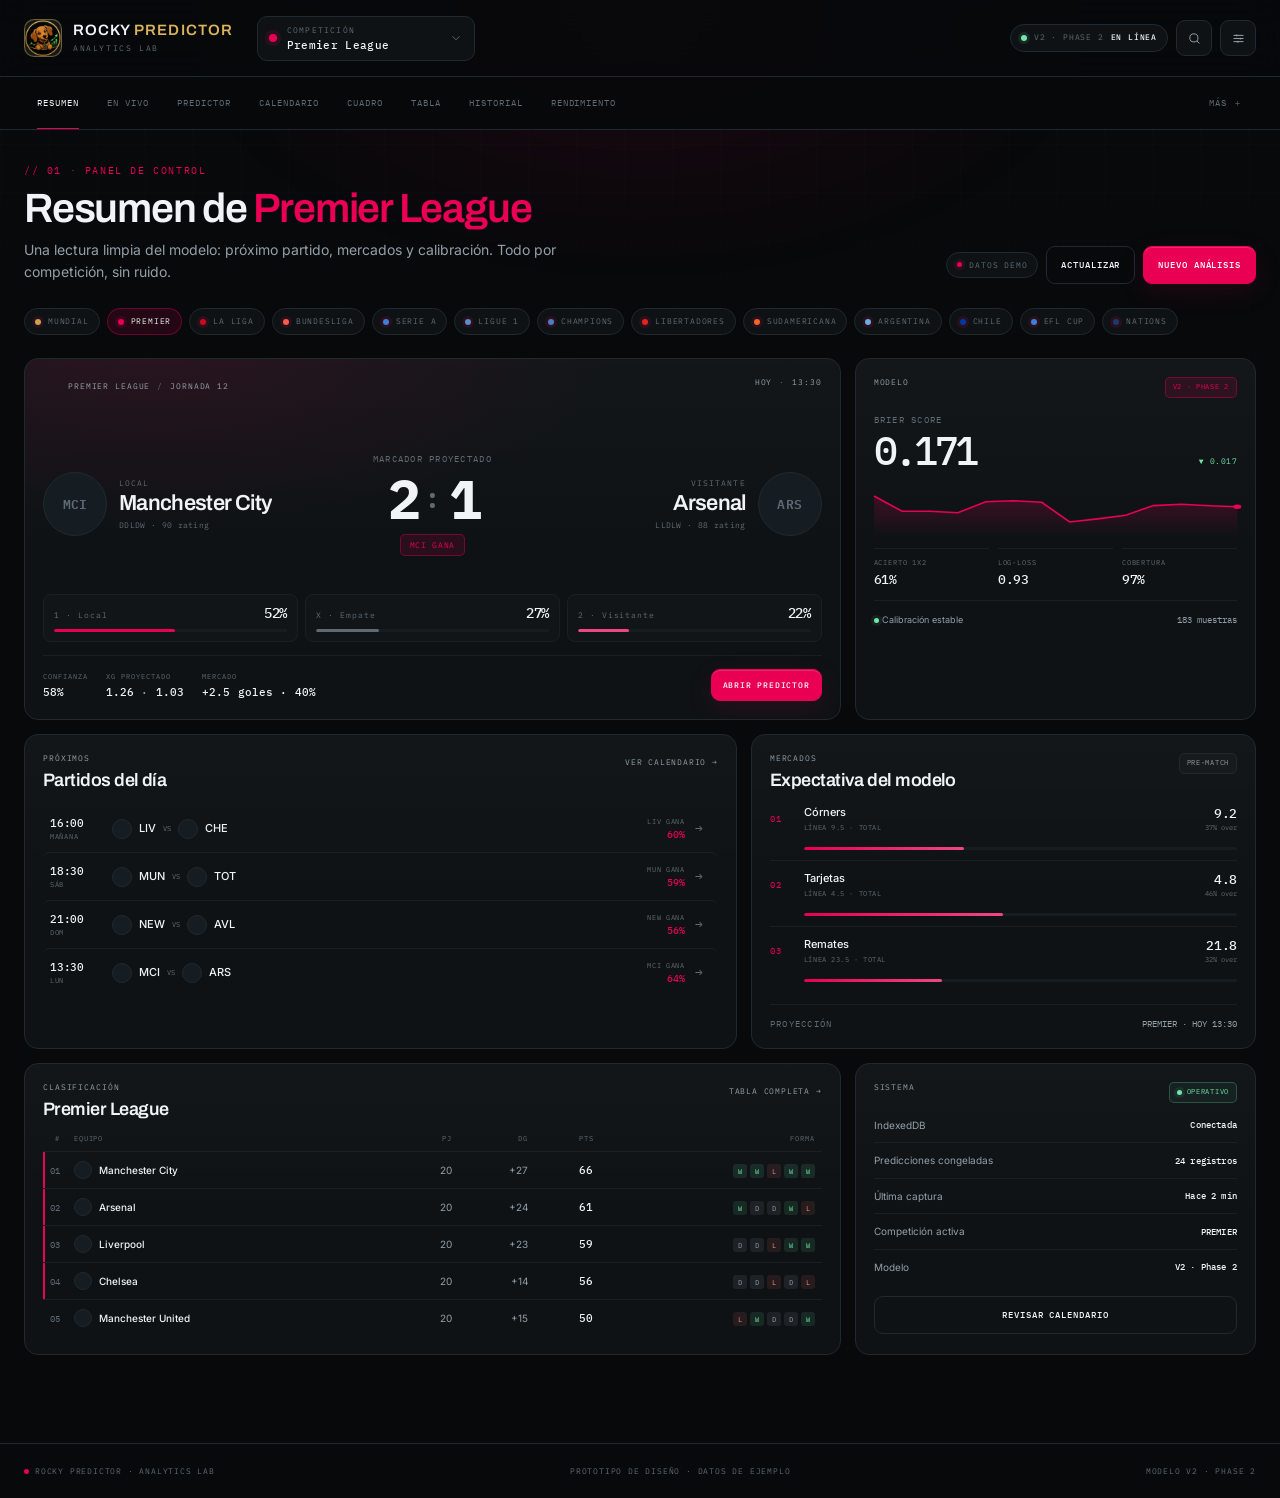
==== index_ai.html @ d7c1b71c "Prototipo visual: nueva interfaz Analytics Lab" ====
<!DOCTYPE html>
<html lang="es" data-league="premier">
<head>
<meta charset="UTF-8">
<meta name="viewport" content="width=device-width, initial-scale=1.0, viewport-fit=cover">
<title>Rocky Predictor — Analytics Lab</title>
<meta name="description" content="Vista previa de la nueva interfaz de Rocky Predictor: análisis por competición, modelo V2, mercados, calendario y rendimiento.">
<meta name="author" content="Rocky Predictor">
<meta name="theme-color" content="#07090b">
<meta name="color-scheme" content="dark">
<link rel="icon" href="favicon.png">
<link rel="apple-touch-icon" href="icon-192.png">
<link rel="preconnect" href="https://fonts.googleapis.com">
<link rel="preconnect" href="https://fonts.gstatic.com" crossorigin>
<link href="https://fonts.googleapis.com/css2?family=Archivo:wght@400;500;600;700&family=IBM+Plex+Mono:wght@400;500;600&family=Inter:wght@400;500;600;700&display=swap" rel="stylesheet">
<style>
/* ============================================================
   ROCKY PREDICTOR — ANALYTICS LAB
   Prototipo visual. Datos de ejemplo.
   ============================================================ */
:root{
  --bg:#07090b;
  --bg-2:#0a0d10;
  --panel:#0e1215;
  --panel-2:#11171b;
  --panel-3:#161d22;
  --line:#202930;
  --line-soft:#182026;
  --text:#f1f4f6;
  --muted:#93a0aa;
  --dim:#5f6b74;
  --brand:#d9b45b;
  --accent:#e90052;
  --accent-2:#ff4f86;
  --accent-soft:rgba(233,0,82,.12);
  --accent-line:rgba(233,0,82,.38);
  --accent-ink:#ffffff;
  --radius:14px;
  --radius-sm:9px;
  --max:1420px;
  --font-display:'Archivo','Inter',system-ui,sans-serif;
  --font-body:'Inter',system-ui,sans-serif;
  --font-mono:'IBM Plex Mono',ui-monospace,SFMono-Regular,Consolas,monospace;
}
*{box-sizing:border-box}
html{scroll-behavior:smooth}
body{
  margin:0;
  min-height:100vh;
  background:var(--bg);
  color:var(--text);
  font-family:var(--font-body);
  font-size:14px;
  line-height:1.45;
  -webkit-font-smoothing:antialiased;
  text-rendering:optimizeLegibility;
}
body::before{
  content:"";
  position:fixed;
  inset:0;
  z-index:-2;
  pointer-events:none;
  background-image:
    linear-gradient(rgba(255,255,255,.018) 1px,transparent 1px),
    linear-gradient(90deg,rgba(255,255,255,.018) 1px,transparent 1px);
  background-size:48px 48px;
  mask-image:linear-gradient(to bottom,rgba(0,0,0,.7),transparent 78%);
}
body::after{
  content:"";
  position:fixed;
  top:-260px;
  left:50%;
  width:1000px;
  height:560px;
  z-index:-1;
  pointer-events:none;
  transform:translateX(-50%);
  background:radial-gradient(ellipse,var(--accent-soft),transparent 68%);
  opacity:.8;
  filter:blur(12px);
  transition:background .35s ease;
}
::selection{background:var(--accent);color:var(--accent-ink)}
a{color:inherit;text-decoration:none}
button,input,select{font:inherit}
button{cursor:pointer}
button:focus-visible,a:focus-visible,select:focus-visible,input:focus-visible{
  outline:2px solid var(--accent);
  outline-offset:2px;
}
img{display:block;max-width:100%}
h1,h2,h3,p{margin:0}
h1,h2,h3{font-family:var(--font-display);letter-spacing:-.03em}
h1{font-size:clamp(28px,3.2vw,42px);line-height:1.04;font-weight:600}
h2{font-size:18px;line-height:1.15;font-weight:600}
h3{font-size:14px;line-height:1.2;font-weight:600}
.mono{font-family:var(--font-mono);font-variant-numeric:tabular-nums}
.micro,.eyebrow,.tag-line,.nav-item,.league-chip,.badge,.btn,.model-status,.mobile-item,.sheet-item,.date-chip,.filter-chip{
  font-family:var(--font-mono);
  text-transform:uppercase;
  letter-spacing:.11em;
}
.micro{font-size:9px;color:var(--dim);letter-spacing:.14em}
.eyebrow{font-size:10px;color:var(--accent);letter-spacing:.16em;margin-bottom:9px}
.lede{color:var(--muted);font-size:14px;line-height:1.6;max-width:64ch;margin-top:9px}
.skip-link{
  position:fixed;top:-60px;left:16px;z-index:200;padding:10px 14px;border-radius:8px;
  background:var(--accent);color:var(--accent-ink);font:600 11px var(--font-mono);
}
.skip-link:focus{top:12px}
.site{min-height:100vh;display:flex;flex-direction:column}
.topbar{
  position:sticky;top:0;z-index:60;
  background:rgba(7,9,11,.84);
  border-bottom:1px solid var(--line);
  backdrop-filter:blur(18px);
  -webkit-backdrop-filter:blur(18px);
}
.topbar-inner{
  width:100%;max-width:var(--max);margin:0 auto;
  min-height:76px;padding:0 24px;
  display:flex;align-items:center;gap:24px;
}
.brand{display:flex;align-items:center;gap:11px;flex:0 0 auto}
.brand-mark{
  width:38px;height:38px;border-radius:10px;overflow:hidden;
  border:1px solid rgba(217,180,91,.45);
  background:var(--panel-2);
  box-shadow:0 0 0 1px rgba(217,180,91,.06) inset;
}
.brand-mark img{width:100%;height:100%;object-fit:cover}
.brand-copy strong{
  display:block;font-family:var(--font-display);font-size:15px;line-height:1;
  letter-spacing:.07em;font-weight:600;white-space:nowrap;
}
.brand-copy strong em{font-style:normal;color:var(--brand)}
.brand-copy small{
  display:block;margin-top:5px;color:var(--dim);
  font:8px var(--font-mono);letter-spacing:.2em;text-transform:uppercase;
}
.topbar-center{position:relative;display:flex;align-items:center;min-width:0;flex:1}
.league-switch{
  display:flex;align-items:center;gap:10px;min-width:218px;max-width:280px;
  padding:8px 11px;border:1px solid var(--line);border-radius:10px;
  background:var(--panel);color:var(--text);text-align:left;
  transition:border-color .2s,background .2s;
}
.league-switch:hover{border-color:var(--accent-line);background:var(--panel-2)}
.league-switch-copy{display:flex;flex-direction:column;gap:3px;min-width:0;flex:1}
.league-switch-copy small{font:8px var(--font-mono);color:var(--dim);letter-spacing:.15em;text-transform:uppercase}
.league-switch-copy b{
  font:500 11px var(--font-mono);letter-spacing:.03em;white-space:nowrap;
  overflow:hidden;text-overflow:ellipsis;
}
.league-dot{
  width:8px;height:8px;border-radius:50%;flex:0 0 auto;background:var(--accent);
  box-shadow:0 0 0 4px var(--accent-soft);
}
.chev{width:14px;height:14px;flex:0 0 auto;color:var(--dim);transition:transform .2s}
.league-switch[aria-expanded="true"] .chev{transform:rotate(180deg)}
.league-menu{
  position:absolute;top:calc(100% + 9px);left:0;z-index:70;
  width:min(360px,calc(100vw - 32px));max-height:min(430px,70vh);overflow:auto;
  padding:6px;border:1px solid var(--line);border-radius:14px;
  background:rgba(14,18,21,.98);box-shadow:0 24px 70px rgba(0,0,0,.5);
  display:none;
}
.league-menu.open{display:block}
.league-menu-item{
  width:100%;display:flex;align-items:center;gap:10px;padding:9px;
  border:1px solid transparent;border-radius:9px;background:transparent;
  color:var(--text);text-align:left;
}
.league-menu-item:hover,.league-menu-item.active{background:var(--accent-soft);border-color:var(--accent-line)}
.league-menu-item.active{box-shadow:inset 2px 0 0 var(--accent)}
.league-menu-item .league-logo{width:24px;height:24px;flex:0 0 auto}
.league-menu-copy{min-width:0;flex:1}
.league-menu-copy b{display:block;font-size:11px;font-weight:500;white-space:nowrap;overflow:hidden;text-overflow:ellipsis}
.league-menu-copy small{display:block;margin-top:2px;color:var(--dim);font:8px var(--font-mono);letter-spacing:.04em;white-space:nowrap;overflow:hidden;text-overflow:ellipsis}
.league-menu-check{color:var(--accent);font:11px var(--font-mono)}
.topbar-right{display:flex;align-items:center;gap:8px;flex:0 0 auto}
.model-status{
  display:flex;align-items:center;gap:7px;padding:7px 10px;
  border:1px solid var(--line);border-radius:999px;background:var(--panel);
  font-size:8px;color:var(--dim);letter-spacing:.1em;white-space:nowrap;
}
.model-status b{color:var(--text);font-weight:500;font-size:8px}
.pulse{
  width:6px;height:6px;border-radius:50%;background:#6ee7a8;
  box-shadow:0 0 0 3px rgba(110,231,168,.1);
  animation:pulse 2.4s ease-in-out infinite;
}
@keyframes pulse{0%,100%{opacity:1;box-shadow:0 0 0 3px rgba(110,231,168,.1)}50%{opacity:.55;box-shadow:0 0 0 6px rgba(110,231,168,.03)}}
.icon-btn{
  width:36px;height:36px;display:grid;place-items:center;
  border:1px solid var(--line);border-radius:9px;background:var(--panel);color:var(--muted);
  transition:color .2s,border-color .2s,background .2s;
}
.icon-btn:hover{color:var(--text);border-color:var(--accent-line);background:var(--panel-2)}
.icon-btn svg{width:15px;height:15px}
.main-nav{
  position:sticky;top:76px;z-index:50;
  background:rgba(7,9,11,.9);border-bottom:1px solid var(--line);
  backdrop-filter:blur(16px);-webkit-backdrop-filter:blur(16px);
}
.main-nav-inner{
  width:100%;max-width:var(--max);margin:0 auto;padding:0 24px;
  height:52px;display:flex;align-items:stretch;gap:2px;overflow-x:auto;
  scrollbar-width:none;
}
.main-nav-inner::-webkit-scrollbar{display:none}
.nav-item{
  position:relative;border:0;background:transparent;color:var(--dim);
  padding:0 13px;height:52px;font-size:9px;white-space:nowrap;
  transition:color .2s;
}
.nav-item::after{
  content:"";position:absolute;left:13px;right:13px;bottom:0;height:1px;
  background:var(--accent);transform:scaleX(0);transform-origin:left;
  transition:transform .22s ease;
}
.nav-item:hover{color:var(--text)}
.nav-item.active{color:var(--text)}
.nav-item.active::after{transform:scaleX(1)}
.nav-more-wrap{position:relative;margin-left:auto;display:flex;align-items:stretch}
.more-menu{
  position:absolute;top:calc(100% + 8px);right:0;z-index:80;
  min-width:196px;padding:6px;border:1px solid var(--line);border-radius:12px;
  background:rgba(14,18,21,.98);box-shadow:0 24px 70px rgba(0,0,0,.5);
  display:none;
}
.more-menu.open{display:block}
.more-menu button{
  width:100%;display:flex;align-items:center;justify-content:space-between;gap:12px;
  padding:9px 10px;border:0;border-radius:7px;background:transparent;color:var(--muted);
  font:9px var(--font-mono);letter-spacing:.1em;text-transform:uppercase;text-align:left;
}
.more-menu button:hover,.more-menu button.active{background:var(--accent-soft);color:var(--text)}
.more-menu button span{color:var(--dim);font-size:8px}
.page{
  width:100%;max-width:var(--max);margin:0 auto;padding:34px 24px 88px;
  flex:1;
}
.view{display:none;animation:viewIn .26s ease both}
.view.active{display:block}
@keyframes viewIn{from{opacity:0;transform:translateY(7px)}to{opacity:1;transform:none}}
.view-head{
  display:flex;align-items:flex-end;justify-content:space-between;
  gap:24px;margin-bottom:24px;flex-wrap:wrap;
}
.view-head h1 span{color:var(--accent)}
.head-actions{display:flex;align-items:center;gap:8px;flex-wrap:wrap}
.sync-chip{
  display:inline-flex;align-items:center;gap:7px;padding:7px 10px;
  border:1px solid var(--line);border-radius:999px;background:var(--panel);
  font:8px var(--font-mono);letter-spacing:.1em;text-transform:uppercase;color:var(--dim);
}
.sync-chip i{width:5px;height:5px;border-radius:50%;background:var(--accent);box-shadow:0 0 0 3px var(--accent-soft)}
.btn{
  display:inline-flex;align-items:center;justify-content:center;gap:8px;
  height:38px;padding:0 14px;border:1px solid var(--line);border-radius:9px;
  background:var(--panel);color:var(--text);font-size:9px;font-weight:500;
  letter-spacing:.1em;white-space:nowrap;
  transition:border-color .2s,color .2s,background .2s,filter .2s;
}
.btn:hover{border-color:var(--accent-line);color:var(--accent)}
.btn.primary{
  background:var(--accent);border-color:var(--accent);color:var(--accent-ink);
  box-shadow:0 8px 28px var(--accent-soft),inset 0 1px 0 rgba(255,255,255,.16);
}
.btn.primary:hover{filter:brightness(1.08);color:var(--accent-ink)}
.btn.ghost{background:transparent}
.btn.small{height:32px;padding:0 11px;font-size:8px}
.btn.full{width:100%}
.btn svg{width:14px;height:14px}
.text-btn{
  border:0;background:transparent;color:var(--muted);padding:4px 0;
  font:8px var(--font-mono);letter-spacing:.1em;text-transform:uppercase;
  display:inline-flex;align-items:center;gap:6px;white-space:nowrap;
}
.text-btn:hover{color:var(--accent)}
.league-strip{
  display:flex;align-items:center;gap:7px;overflow-x:auto;
  padding-bottom:5px;margin-bottom:18px;scrollbar-width:none;
}
.league-strip::-webkit-scrollbar{display:none}
.league-chip{
  display:inline-flex;align-items:center;gap:7px;flex:0 0 auto;
  padding:7px 10px;border:1px solid var(--line);border-radius:999px;
  background:var(--panel);color:var(--dim);font-size:8px;letter-spacing:.1em;
  transition:color .2s,border-color .2s,background .2s;
}
.league-chip:hover{color:var(--text);border-color:var(--line-soft)}
.league-chip.active{color:var(--text);border-color:var(--accent-line);background:var(--accent-soft)}
.league-chip-dot{width:6px;height:6px;border-radius:50%;background:var(--accent);box-shadow:0 0 0 3px var(--accent-soft)}
.card{
  position:relative;overflow:hidden;
  padding:18px;border:1px solid var(--line);border-radius:var(--radius);
  background:linear-gradient(180deg,rgba(255,255,255,.018),transparent 55%),var(--panel);
  transition:border-color .2s;
}
.card:hover{border-color:#2a353e}
.card-head{display:flex;align-items:flex-start;justify-content:space-between;gap:12px;margin-bottom:15px}
.tag-line{display:flex;align-items:center;gap:7px;color:var(--muted);font-size:8px;line-height:1.4}
.tag-line.accent{color:var(--accent)}
.tag-line .sep{color:var(--dim)}
.league-logo{display:inline-flex;align-items:center;justify-content:center;flex:0 0 auto}
.league-logo img{width:100%;height:100%;object-fit:contain}
.badge{
  display:inline-flex;align-items:center;gap:5px;padding:4px 7px;
  border:1px solid var(--line);border-radius:5px;background:rgba(255,255,255,.018);
  color:var(--muted);font-size:7px;letter-spacing:.1em;white-space:nowrap;
}
.badge.live{color:#ff8b8b;border-color:rgba(255,107,107,.32);background:rgba(255,107,107,.08)}
.badge.accent{color:var(--accent);border-color:var(--accent-line);background:var(--accent-soft)}
.badge.green{color:#6ee7a8;border-color:rgba(110,231,168,.25);background:rgba(110,231,168,.06)}
.card-foot{
  display:flex;align-items:center;justify-content:space-between;gap:10px;
  margin-top:12px;padding-top:12px;border-top:1px solid var(--line-soft);
  color:var(--muted);font-size:9px;
}
.status-dot{width:5px;height:5px;border-radius:50%;background:#6ee7a8;display:inline-block;box-shadow:0 0 0 3px rgba(110,231,168,.08)}
.dashboard-grid{display:grid;grid-template-columns:repeat(12,1fr);gap:14px}
.hero-card{grid-column:span 8;min-height:362px;display:flex;flex-direction:column}
.hero-card::after{
  content:"";position:absolute;inset:-1px;pointer-events:none;
  background:radial-gradient(650px 240px at 16% 0%,var(--accent-soft),transparent 70%);
  opacity:.85;
}
.hero-card > *{position:relative;z-index:1}
.model-card{grid-column:span 4}
.fixtures-card{grid-column:span 7}
.markets-card{grid-column:span 5}
.table-card{grid-column:span 8}
.status-card{grid-column:span 4}
.hero-teams{
  display:grid;grid-template-columns:1fr auto 1fr;align-items:center;gap:16px;
  padding:17px 0 11px;flex:1;
}
.team-block{display:flex;align-items:center;gap:12px;min-width:0}
.team-block.away{flex-direction:row-reverse;justify-content:flex-start;text-align:right}
.team-meta{min-width:0}
.team-meta .team-role{display:block;margin-bottom:4px;color:var(--dim);font:8px var(--font-mono);letter-spacing:.14em;text-transform:uppercase}
.team-meta strong{
  display:block;font-family:var(--font-display);font-size:clamp(16px,1.7vw,22px);
  line-height:1.08;font-weight:600;letter-spacing:-.03em;
  white-space:nowrap;overflow:hidden;text-overflow:ellipsis;
}
.team-meta small{display:block;margin-top:5px;color:var(--dim);font:8px var(--font-mono);letter-spacing:.04em;white-space:nowrap;overflow:hidden;text-overflow:ellipsis}
.crest{
  position:relative;width:var(--s);height:var(--s);border-radius:50%;flex:0 0 auto;
  display:inline-flex;align-items:center;justify-content:center;overflow:hidden;
  border:1px solid var(--line);background:var(--panel-3);
}
.crest img{width:78%;height:78%;object-fit:contain;opacity:0;transition:opacity .2s}
.crest.loaded img{opacity:1}
.crest-fallback{font:600 calc(var(--s) * .2) var(--font-mono);color:var(--dim);letter-spacing:.02em;transition:opacity .2s}
.crest.loaded .crest-fallback{opacity:0}
.crest.flag{border-radius:8px}
.crest.flag img{width:100%;height:100%;object-fit:cover}
.hero-center{text-align:center;min-width:142px}
.hero-center .micro{display:block;margin-bottom:6px}
.scoreline{
  display:flex;align-items:center;justify-content:center;gap:8px;
  font:500 clamp(38px,4.3vw,58px)/1 var(--font-mono);letter-spacing:-.09em;
}
.scoreline span{color:var(--dim);font-size:.5em;letter-spacing:0}
.pick{
  display:inline-flex;align-items:center;justify-content:center;margin-top:7px;
  padding:5px 9px;border:1px solid var(--accent-line);border-radius:5px;
  background:var(--accent-soft);color:var(--accent);font:8px var(--font-mono);
  letter-spacing:.08em;text-transform:uppercase;white-space:nowrap;
}
.prob-grid{display:grid;grid-template-columns:repeat(3,1fr);gap:7px;margin-top:3px}
.prob{padding:9px 10px;border:1px solid var(--line-soft);border-radius:8px;background:rgba(255,255,255,.012)}
.prob-top{display:flex;align-items:baseline;justify-content:space-between;gap:8px}
.prob-top span{color:var(--dim);font:8px var(--font-mono);letter-spacing:.12em}
.prob-top b{font:500 14px var(--font-mono);letter-spacing:-.03em}
.prob-bar{height:3px;margin-top:7px;border-radius:99px;background:var(--panel-3);overflow:hidden}
.prob-bar i{display:block;height:100%;border-radius:inherit;background:var(--accent);transition:width .35s ease}
.prob.draw .prob-bar i{background:var(--dim)}
.prob.away .prob-bar i{background:var(--accent-2)}
.hero-foot{
  display:flex;align-items:center;gap:18px;flex-wrap:wrap;
  margin-top:13px;padding-top:13px;border-top:1px solid var(--line-soft);
}
.hero-foot .btn{margin-left:auto}
.metric{display:flex;flex-direction:column;gap:4px}
.metric span{color:var(--dim);font:7px var(--font-mono);letter-spacing:.14em;text-transform:uppercase}
.metric b{font:500 11px var(--font-mono);letter-spacing:.01em}
.metric b em{font-style:normal;color:var(--muted)}
.model-score{display:flex;align-items:flex-end;justify-content:space-between;gap:10px;margin:2px 0 3px}
.model-score .micro{display:block;margin-bottom:4px}
.model-score b{font:500 40px/1 var(--font-mono);letter-spacing:-.09em}
.trend{display:inline-flex;align-items:center;gap:4px;color:#6ee7a8;font:8px var(--font-mono);letter-spacing:.06em;padding-bottom:4px}
.sparkline{height:58px;margin:8px 0 12px}
.sparkline svg{width:100%;height:100%;overflow:visible}
.mini-grid{display:grid;grid-template-columns:repeat(3,1fr);gap:9px}
.mini-stat{padding-top:9px;border-top:1px solid var(--line-soft)}
.mini-stat span{display:block;color:var(--dim);font:7px var(--font-mono);letter-spacing:.12em;text-transform:uppercase;white-space:nowrap}
.mini-stat b{display:block;margin-top:4px;font:500 13px var(--font-mono);letter-spacing:-.02em}
.fixture-list{display:flex;flex-direction:column}
.fixture-row{
  display:grid;grid-template-columns:52px 1fr auto 16px;align-items:center;gap:10px;
  width:100%;padding:11px 7px;border:0;border-top:1px solid var(--line-soft);
  border-radius:7px;background:transparent;color:var(--text);text-align:left;
  transition:background .18s;
}
.fixture-row:first-child{border-top:0}
.fixture-row:hover{background:var(--panel-2)}
.fixture-time b{display:block;font:500 11px var(--font-mono);letter-spacing:-.02em}
.fixture-time span{display:block;margin-top:2px;color:var(--dim);font:7px var(--font-mono);letter-spacing:.1em}
.fixture-teams{display:flex;align-items:center;gap:7px;min-width:0}
.fixture-teams strong{font-size:11px;font-weight:500;white-space:nowrap;overflow:hidden;text-overflow:ellipsis}
.fixture-teams .vs{color:var(--dim);font:7px var(--font-mono);text-transform:uppercase}
.mini-crest{width:20px;height:20px;border-radius:50%;background:var(--panel-3);border:1px solid var(--line);display:inline-flex;align-items:center;justify-content:center;overflow:hidden;flex:0 0 auto}
.mini-crest img{width:80%;height:80%;object-fit:contain}
.mini-crest.flag{border-radius:4px}
.mini-crest.flag img{width:100%;height:100%;object-fit:cover}
.fixture-pick{text-align:right}
.fixture-pick span{display:block;color:var(--dim);font:7px var(--font-mono);letter-spacing:.1em;text-transform:uppercase}
.fixture-pick b{display:block;margin-top:2px;color:var(--accent);font:500 10px var(--font-mono)}
.fixture-arrow{color:var(--dim);font:13px var(--font-mono)}
.market-list{display:flex;flex-direction:column;gap:0}
.market-row{
  display:grid;grid-template-columns:25px 1fr auto;align-items:center;gap:9px;
  padding:10px 0;border-top:1px solid var(--line-soft);
}
.market-row:first-child{border-top:0;padding-top:0}
.market-index{font:9px var(--font-mono);color:var(--accent);letter-spacing:.08em}
.market-name strong{display:block;font-size:11px;font-weight:500}
.market-name small{display:block;margin-top:2px;color:var(--dim);font:7px var(--font-mono);letter-spacing:.08em;text-transform:uppercase}
.market-values{text-align:right}
.market-values b{display:block;font:500 13px var(--font-mono);letter-spacing:-.02em}
.market-values span{display:block;margin-top:1px;color:var(--dim);font:7px var(--font-mono)}
.market-bar{grid-column:2/-1;height:3px;margin-top:6px;border-radius:99px;background:var(--panel-3);overflow:hidden}
.market-bar i{display:block;height:100%;border-radius:inherit;background:linear-gradient(90deg,var(--accent),var(--accent-2));transition:width .35s ease}
.table-wrap{overflow-x:auto;scrollbar-width:thin}
.data-table{width:100%;border-collapse:collapse;font-size:10px;white-space:nowrap}
.data-table th{
  padding:0 7px 8px;color:var(--dim);font:7px var(--font-mono);
  letter-spacing:.12em;text-transform:uppercase;text-align:right;font-weight:400;
}
.data-table th:nth-child(2){text-align:left}
.data-table td{padding:9px 7px;border-top:1px solid var(--line-soft);text-align:right;color:var(--muted)}
.data-table td:nth-child(2){text-align:left;color:var(--text)}
.data-table tr:hover td{background:rgba(255,255,255,.015)}
.data-table .pos{color:var(--dim);font:9px var(--font-mono);width:22px}
.data-table .pts{color:var(--text);font:500 11px var(--font-mono)}
.data-table .team-cell{display:flex;align-items:center;gap:7px;min-width:130px}
.data-table .team-cell strong{font-size:10px;font-weight:500;white-space:nowrap;overflow:hidden;text-overflow:ellipsis}
.data-table .team-cell .mini-crest{width:18px;height:18px}
.data-table tr.top td:first-child{box-shadow:inset 2px 0 0 var(--accent)}
.data-table tr.bottom td:first-child{box-shadow:inset 2px 0 0 #ff6b6b}
.form{display:inline-flex;gap:3px}
.form i{
  width:14px;height:14px;border-radius:3px;display:inline-grid;place-items:center;
  font:7px var(--font-mono);font-style:normal;background:var(--panel-3);color:var(--dim);
}
.form i.w{background:rgba(110,231,168,.11);color:#6ee7a8}
.form i.d{background:rgba(147,160,170,.12);color:var(--muted)}
.form i.l{background:rgba(255,107,107,.1);color:#ff8b8b}
.status-list{display:flex;flex-direction:column}
.status-row{display:flex;align-items:center;justify-content:space-between;gap:12px;padding:10px 0;border-top:1px solid var(--line-soft);font-size:10px}
.status-row:first-child{border-top:0;padding-top:0}
.status-row span{color:var(--muted)}
.status-row b{font:500 9px var(--font-mono);color:var(--text);letter-spacing:.02em;text-align:right}
.status-card .btn{margin-top:12px}
.live-grid{display:grid;grid-template-columns:1.45fr .55fr;gap:14px;margin-bottom:14px}
.live-hero{border-color:var(--accent-line);background:linear-gradient(180deg,var(--accent-soft),transparent 44%),var(--panel)}
.live-top{display:flex;align-items:center;justify-content:space-between;gap:12px;flex-wrap:wrap;margin-bottom:16px}
.live-pill{display:inline-flex;align-items:center;gap:7px;color:#ff8b8b;font:8px var(--font-mono);letter-spacing:.1em;text-transform:uppercase}
.live-pill i{width:6px;height:6px;border-radius:50%;background:#ff6b6b;box-shadow:0 0 0 4px rgba(255,107,107,.12);animation:pulse 1.7s ease-in-out infinite}
.live-score{display:grid;grid-template-columns:1fr auto 1fr;align-items:center;gap:16px;padding:10px 0 18px}
.live-team{display:flex;align-items:center;gap:10px;min-width:0}
.live-team.away{flex-direction:row-reverse;text-align:right}
.live-team strong{font-family:var(--font-display);font-size:18px;font-weight:600;white-space:nowrap;overflow:hidden;text-overflow:ellipsis}
.live-team small{display:block;margin-top:3px;color:var(--dim);font:7px var(--font-mono);letter-spacing:.1em}
.live-numbers{text-align:center}
.live-numbers .scoreline{font-size:44px}
.live-numbers .micro{display:block;margin-top:5px}
.live-probs{display:grid;grid-template-columns:repeat(3,1fr);gap:7px;margin-bottom:16px}
.live-events{padding-top:14px;border-top:1px solid var(--line-soft)}
.event-list{display:flex;flex-direction:column;gap:0;margin-top:10px}
.event{display:grid;grid-template-columns:38px 16px 1fr;gap:9px;align-items:center;padding:7px 0;font-size:10px}
.event-time{color:var(--dim);font:8px var(--font-mono)}
.event-dot{width:6px;height:6px;border-radius:50%;background:var(--panel-3);border:1px solid var(--dim);justify-self:center}
.event-dot.goal{background:var(--accent);border-color:var(--accent);box-shadow:0 0 0 3px var(--accent-soft)}
.event-dot.yellow{background:#e7c96e;border-color:#e7c96e}
.event-text{color:var(--muted)}
.event-text b{color:var(--text);font-weight:500}
.live-side .card-head{margin-bottom:12px}
.live-side .market-row{padding:9px 0}
.live-list{display:grid;grid-template-columns:1fr 1fr;gap:14px}
.live-mini{padding:14px}
.live-mini-top{display:flex;align-items:center;justify-content:space-between;gap:8px;margin-bottom:10px}
.live-mini-score{display:flex;align-items:center;justify-content:space-between;gap:10px}
.live-mini-team{display:flex;align-items:center;gap:8px;min-width:0}
.live-mini-team strong{font-size:10px;font-weight:500;white-space:nowrap;overflow:hidden;text-overflow:ellipsis}
.live-mini-score b{font:500 16px var(--font-mono)}
.predictor-grid{display:grid;grid-template-columns:350px 1fr;gap:14px;align-items:start}
.control-card .card-head{margin-bottom:12px}
.field{display:flex;flex-direction:column;gap:6px;margin-bottom:11px}
.field label{color:var(--dim);font:8px var(--font-mono);letter-spacing:.12em;text-transform:uppercase}
.select-wrap{position:relative}
.select-wrap::after{content:"⌄";position:absolute;right:11px;top:50%;transform:translateY(-55%);color:var(--dim);font:12px var(--font-mono);pointer-events:none}
.field select{
  width:100%;height:38px;padding:0 30px 0 10px;border:1px solid var(--line);border-radius:8px;
  background:var(--panel-2);color:var(--text);font-size:11px;appearance:none;
}
.field select:hover{border-color:var(--accent-line)}
.range-row{margin:13px 0}
.range-label{display:flex;align-items:center;justify-content:space-between;gap:10px;margin-bottom:6px}
.range-label span{color:var(--dim);font:8px var(--font-mono);letter-spacing:.1em;text-transform:uppercase}
.range-label b{font:500 11px var(--font-mono);color:var(--accent)}
input[type="range"]{
  width:100%;height:18px;appearance:none;background:transparent;cursor:pointer;
}
input[type="range"]::-webkit-slider-runnable-track{height:3px;border-radius:99px;background:var(--panel-3)}
input[type="range"]::-webkit-slider-thumb{
  appearance:none;width:12px;height:12px;margin-top:-4.5px;border-radius:50%;
  background:var(--accent);border:2px solid var(--bg);box-shadow:0 0 0 1px var(--accent);
}
input[type="range"]::-moz-range-track{height:3px;border-radius:99px;background:var(--panel-3)}
input[type="range"]::-moz-range-thumb{width:10px;height:10px;border-radius:50%;background:var(--accent);border:2px solid var(--bg)}
.toggle-row{display:flex;align-items:center;justify-content:space-between;gap:10px;padding:10px 0;border-top:1px solid var(--line-soft);margin-top:4px;font-size:10px;color:var(--muted)}
.switch{width:32px;height:18px;border-radius:99px;background:var(--accent-soft);border:1px solid var(--accent-line);position:relative;flex:0 0 auto}
.switch::after{content:"";position:absolute;top:2px;right:2px;width:12px;height:12px;border-radius:50%;background:var(--accent)}
.hint{margin-top:10px;color:var(--dim);font:8px var(--font-mono);line-height:1.6;letter-spacing:.02em}
.result-card{border-color:var(--accent-line);background:linear-gradient(180deg,var(--accent-soft),transparent 40%),var(--panel)}
.result-head{display:flex;align-items:flex-start;justify-content:space-between;gap:12px;margin-bottom:14px}
.result-score{display:flex;align-items:center;justify-content:space-between;gap:18px;padding:12px 0 16px;border-bottom:1px solid var(--line-soft)}
.result-score .scoreline{font-size:48px;justify-content:flex-start}
.result-score .scoreline span{font-size:.45em}
.result-score .pick{margin-top:5px}
.result-teams{display:flex;align-items:center;gap:8px;flex-wrap:wrap;justify-content:flex-end}
.result-teams .team-mini{display:flex;align-items:center;gap:6px;color:var(--muted);font-size:10px}
.result-probs{display:grid;grid-template-columns:repeat(3,1fr);gap:7px;margin:14px 0}
.market-grid{display:grid;grid-template-columns:repeat(3,1fr);gap:7px;margin-top:4px}
.market-tile{padding:9px;border:1px solid var(--line-soft);border-radius:8px;background:rgba(255,255,255,.012)}
.market-tile span{display:block;color:var(--dim);font:7px var(--font-mono);letter-spacing:.1em;text-transform:uppercase}
.market-tile b{display:block;margin-top:4px;font:500 14px var(--font-mono)}
.market-tile small{display:block;margin-top:2px;color:var(--muted);font:7px var(--font-mono)}
.result-actions{display:flex;gap:8px;margin-top:14px}
.result-actions .btn{flex:1}
.calendar-toolbar{display:flex;align-items:center;justify-content:space-between;gap:12px;flex-wrap:wrap;margin-bottom:12px}
.date-chips,.filter-chips{display:flex;gap:6px;overflow-x:auto;scrollbar-width:none;padding-bottom:2px}
.date-chips::-webkit-scrollbar,.filter-chips::-webkit-scrollbar{display:none}
.date-chip,.filter-chip{
  border:1px solid var(--line);border-radius:999px;background:var(--panel);
  color:var(--dim);padding:7px 10px;font-size:8px;white-space:nowrap;
}
.date-chip:hover,.filter-chip:hover{color:var(--text)}
.date-chip.active,.filter-chip.active{color:var(--text);border-color:var(--accent-line);background:var(--accent-soft)}
.calendar-legend{display:flex;align-items:center;gap:10px;color:var(--dim);font:7px var(--font-mono);letter-spacing:.08em;text-transform:uppercase}
.legend-dot{width:5px;height:5px;border-radius:50%;display:inline-block;margin-right:4px;background:var(--accent)}
.legend-dot.pending{background:var(--dim)}
.legend-dot.live{background:#ff6b6b}
.calendar-list{display:flex;flex-direction:column;gap:10px}
.calendar-day{display:grid;grid-template-columns:100px 1fr;gap:14px;align-items:start}
.day-label{
  padding-top:13px;color:var(--dim);font:8px var(--font-mono);letter-spacing:.12em;text-transform:uppercase;
  border-top:1px solid var(--line);white-space:nowrap;
}
.day-matches{display:flex;flex-direction:column;gap:6px;border-top:1px solid var(--line);padding-top:7px}
.match-row{
  display:grid;grid-template-columns:52px 1fr auto auto;align-items:center;gap:12px;
  padding:11px 12px;border:1px solid var(--line-soft);border-radius:9px;background:var(--panel);
}
.match-row:hover{border-color:var(--line)}
.match-row .fixture-teams strong{font-size:11px}
.match-pick{text-align:right}
.match-pick span{display:block;color:var(--dim);font:7px var(--font-mono);text-transform:uppercase;letter-spacing:.08em}
.match-pick b{display:block;margin-top:2px;color:var(--accent);font:500 10px var(--font-mono)}
.match-status{justify-self:end}
.status-pill{display:inline-flex;align-items:center;gap:5px;padding:4px 7px;border:1px solid var(--line);border-radius:5px;color:var(--dim);font:7px var(--font-mono);letter-spacing:.06em;text-transform:uppercase}
.status-pill.frozen{color:var(--accent);border-color:var(--accent-line);background:var(--accent-soft)}
.status-pill.live{color:#ff8b8b;border-color:rgba(255,107,107,.3);background:rgba(255,107,107,.08)}
.bracket-scroll{overflow-x:auto;padding-bottom:8px}
.bracket{display:grid;grid-template-columns:repeat(4,minmax(205px,1fr));gap:16px;min-width:900px}
.bracket-col{display:flex;flex-direction:column;gap:10px}
.bracket-round{color:var(--dim);font:8px var(--font-mono);letter-spacing:.14em;text-transform:uppercase;padding-bottom:3px;border-bottom:1px solid var(--line)}
.bracket-match{padding:10px;border:1px solid var(--line-soft);border-radius:9px;background:var(--panel)}
.bracket-match:hover{border-color:var(--line)}
.bracket-team{display:flex;align-items:center;justify-content:space-between;gap:8px;padding:5px 0;font-size:10px;color:var(--muted)}
.bracket-team + .bracket-team{border-top:1px solid var(--line-soft)}
.bracket-team.winner{color:var(--text)}
.bracket-team.winner b{color:var(--accent)}
.bracket-team .b-team{display:flex;align-items:center;gap:6px;min-width:0}
.bracket-team .b-team strong{font-weight:500;white-space:nowrap;overflow:hidden;text-overflow:ellipsis}
.bracket-team b{font:500 10px var(--font-mono)}
.champion-card{
  display:flex;align-items:center;justify-content:space-between;gap:16px;
  margin-top:14px;padding:18px;border:1px solid var(--accent-line);border-radius:var(--radius);
  background:linear-gradient(110deg,var(--accent-soft),transparent 55%),var(--panel);
}
.champion-card .champ-team{display:flex;align-items:center;gap:10px}
.champion-card strong{font-family:var(--font-display);font-size:20px;font-weight:600}
.champion-card small{display:block;margin-top:3px;color:var(--dim);font:8px var(--font-mono);letter-spacing:.1em;text-transform:uppercase}
.champion-card .champ-prob{text-align:right}
.champion-card .champ-prob b{display:block;font:500 26px var(--font-mono);color:var(--accent)}
.champion-card .champ-prob span{color:var(--dim);font:8px var(--font-mono);letter-spacing:.1em;text-transform:uppercase}
.table-legend{display:flex;align-items:center;gap:14px;flex-wrap:wrap;margin-top:12px;color:var(--dim);font:7px var(--font-mono);text-transform:uppercase;letter-spacing:.08em}
.history-summary{display:grid;grid-template-columns:repeat(3,1fr);gap:10px;margin-bottom:14px}
.history-list{display:flex;flex-direction:column}
.history-row{
  display:grid;grid-template-columns:74px 1fr 1fr auto auto;gap:12px;align-items:center;
  padding:12px 0;border-top:1px solid var(--line-soft);
}
.history-row:first-child{border-top:0;padding-top:0}
.history-date{color:var(--dim);font:8px var(--font-mono);letter-spacing:.04em}
.history-match{display:flex;align-items:center;gap:7px;min-width:0}
.history-match strong{font-size:10px;font-weight:500;white-space:nowrap;overflow:hidden;text-overflow:ellipsis}
.history-pred{color:var(--muted);font-size:10px;white-space:nowrap;overflow:hidden;text-overflow:ellipsis}
.history-result{display:flex;align-items:center;gap:7px;justify-content:flex-end}
.history-result b{font:500 10px var(--font-mono);color:var(--text)}
.history-result span{display:inline-grid;place-items:center;width:17px;height:17px;border-radius:4px;font:9px var(--font-mono)}
.history-result .hit{background:rgba(110,231,168,.12);color:#6ee7a8}
.history-result .miss{background:rgba(255,107,107,.1);color:#ff8b8b}
.history-prob{color:var(--dim);font:8px var(--font-mono);text-align:right}
.kpi-grid{display:grid;grid-template-columns:repeat(4,1fr);gap:10px;margin-bottom:14px}
.kpi-card{padding:15px;border:1px solid var(--line);border-radius:var(--radius);background:var(--panel)}
.kpi-card .micro{display:block;margin-bottom:6px}
.kpi-card b{display:block;font:500 30px/1 var(--font-mono);letter-spacing:-.06em}
.kpi-card small{display:block;margin-top:6px;color:var(--dim);font:8px var(--font-mono)}
.kpi-card small em{font-style:normal;color:#6ee7a8}
.perf-grid{display:grid;grid-template-columns:1.35fr .65fr;gap:14px;margin-bottom:14px}
.chart-card{min-height:250px}
.line-chart{height:190px;margin-top:10px}
.line-chart svg{width:100%;height:100%;overflow:visible}
.chart-legend{display:flex;align-items:center;gap:14px;color:var(--dim);font:7px var(--font-mono);letter-spacing:.08em;text-transform:uppercase}
.chart-legend span{display:inline-flex;align-items:center;gap:5px}
.chart-legend i{width:12px;height:2px;background:var(--accent);display:inline-block}
.chart-legend i.muted{background:var(--dim)}
.perf-bars{display:flex;flex-direction:column;gap:10px;margin-top:4px}
.perf-bar-row{display:grid;grid-template-columns:1fr auto;gap:8px;align-items:center}
.perf-bar-label{display:flex;align-items:center;justify-content:space-between;gap:8px;grid-column:1/-1;color:var(--muted);font-size:9px}
.perf-bar-label b{color:var(--text);font:500 9px var(--font-mono)}
.perf-bar-track{grid-column:1/-1;height:4px;border-radius:99px;background:var(--panel-3);overflow:hidden}
.perf-bar-track i{display:block;height:100%;border-radius:inherit;background:linear-gradient(90deg,var(--accent),var(--accent-2))}
.picks-grid{display:grid;grid-template-columns:repeat(3,1fr);gap:10px;margin-bottom:14px}
.pick-card{padding:14px;border:1px solid var(--line);border-radius:var(--radius);background:var(--panel)}
.pick-card .pick-top{display:flex;align-items:center;justify-content:space-between;gap:8px;margin-bottom:10px}
.pick-card .pick-match{display:flex;align-items:center;gap:7px;margin-bottom:8px}
.pick-card .pick-match strong{font-size:10px;font-weight:500}
.pick-card .pick-selection{font-family:var(--font-display);font-size:17px;font-weight:600;letter-spacing:-.02em}
.pick-card .pick-meta{display:flex;align-items:center;justify-content:space-between;gap:8px;margin-top:9px;padding-top:9px;border-top:1px solid var(--line-soft);color:var(--dim);font:8px var(--font-mono)}
.pick-card .pick-meta b{color:var(--accent);font-weight:500}
.ranking-list{display:flex;flex-direction:column}
.ranking-row{display:grid;grid-template-columns:30px 1fr auto auto;gap:10px;align-items:center;padding:11px 0;border-top:1px solid var(--line-soft)}
.ranking-row:first-child{border-top:0;padding-top:0}
.ranking-pos{color:var(--dim);font:9px var(--font-mono)}
.ranking-team{display:flex;align-items:center;gap:8px;min-width:0}
.ranking-team strong{font-size:10px;font-weight:500;white-space:nowrap;overflow:hidden;text-overflow:ellipsis}
.ranking-rating{color:var(--accent);font:500 11px var(--font-mono)}
.ranking-form{display:flex;gap:2px}
.star-card{display:grid;grid-template-columns:auto 1fr;gap:18px;align-items:center;padding:20px;border:1px solid var(--accent-line);border-radius:var(--radius);background:linear-gradient(110deg,var(--accent-soft),transparent 58%),var(--panel)}
.star-avatar{width:82px;height:82px;border-radius:50%;border:1px solid var(--accent-line);background:var(--panel-3);display:grid;place-items:center;overflow:hidden}
.star-avatar img{width:72%;height:72%;object-fit:contain}
.star-name{font-family:var(--font-display);font-size:24px;font-weight:600;letter-spacing:-.03em}
.star-meta{display:flex;align-items:center;gap:8px;margin-top:4px;color:var(--dim);font:8px var(--font-mono);text-transform:uppercase;letter-spacing:.08em}
.star-stats{display:grid;grid-template-columns:repeat(4,1fr);gap:8px;margin-top:14px}
.star-stats div{padding-top:8px;border-top:1px solid var(--line-soft)}
.star-stats span{display:block;color:var(--dim);font:7px var(--font-mono);text-transform:uppercase;letter-spacing:.1em}
.star-stats b{display:block;margin-top:3px;font:500 14px var(--font-mono)}
.backtest-table{width:100%;border-collapse:collapse;font-size:10px}
.backtest-table th{padding:0 7px 8px;color:var(--dim);font:7px var(--font-mono);letter-spacing:.1em;text-transform:uppercase;text-align:right;font-weight:400}
.backtest-table th:nth-child(2){text-align:left}
.backtest-table td{padding:9px 7px;border-top:1px solid var(--line-soft);text-align:right;color:var(--muted)}
.backtest-table td:nth-child(2){text-align:left;color:var(--text)}
.backtest-table b{font:500 9px var(--font-mono);color:var(--text)}
.footer{
  width:100%;max-width:var(--max);margin:0 auto;padding:22px 24px;
  border-top:1px solid var(--line);display:flex;align-items:center;justify-content:space-between;
  gap:12px;flex-wrap:wrap;color:var(--dim);font:8px var(--font-mono);
  letter-spacing:.1em;text-transform:uppercase;
}
.footer span{display:inline-flex;align-items:center;gap:6px}
.footer i{width:5px;height:5px;border-radius:50%;background:var(--accent)}
.mobile-nav{display:none}
.more-sheet,.sheet-backdrop{display:none}
.toast{
  position:fixed;left:50%;bottom:24px;z-index:200;transform:translate(-50%,20px);
  padding:10px 14px;border:1px solid var(--accent-line);border-radius:8px;
  background:rgba(14,18,21,.98);color:var(--text);font:9px var(--font-mono);
  letter-spacing:.05em;box-shadow:0 18px 50px rgba(0,0,0,.45);
  opacity:0;pointer-events:none;transition:opacity .2s,transform .2s;
}
.toast.show{opacity:1;transform:translate(-50%,0)}
@media (max-width:1100px){
  .hero-card{grid-column:span 7}
  .model-card{grid-column:span 5}
  .fixtures-card{grid-column:span 7}
  .markets-card{grid-column:span 5}
  .table-card{grid-column:span 7}
  .status-card{grid-column:span 5}
  .predictor-grid{grid-template-columns:320px 1fr}
}
@media (max-width:900px){
  .hero-card,.model-card,.fixtures-card,.markets-card,.table-card,.status-card{grid-column:span 12}
  .hero-card{min-height:auto}
  .live-grid{grid-template-columns:1fr}
  .live-list{grid-template-columns:1fr}
  .predictor-grid{grid-template-columns:1fr}
  .perf-grid{grid-template-columns:1fr}
  .kpi-grid{grid-template-columns:repeat(2,1fr)}
  .picks-grid{grid-template-columns:1fr 1fr}
  .topbar-right .model-status{display:none}
}
@media (max-width:760px){
  .topbar-inner{min-height:64px;padding:0 14px;gap:12px}
  .brand-mark{width:34px;height:34px;border-radius:9px}
  .brand-copy strong{font-size:13px}
  .brand-copy small{font-size:7px;letter-spacing:.14em}
  .topbar-center{justify-content:flex-end}
  .league-switch{min-width:0;max-width:190px;padding:7px 9px}
  .league-switch-copy small{display:none}
  .league-switch-copy b{font-size:10px}
  .topbar-right{display:none}
  .main-nav{display:none}
  .page{padding:22px 14px 94px}
  .view-head{align-items:flex-start;gap:14px;margin-bottom:18px}
  h1{font-size:29px}
  .lede{font-size:12px;line-height:1.55}
  .head-actions{width:100%}
  .head-actions .sync-chip{display:none}
  .head-actions .btn{flex:1}
  .league-strip{margin-bottom:14px}
  .dashboard-grid{gap:10px}
  .card{padding:14px;border-radius:12px}
  .hero-teams{grid-template-columns:1fr auto 1fr;gap:4px;padding:12px 0 8px;align-items:start}
  .team-block,.team-block.away{flex-direction:column;align-items:center;text-align:center;gap:5px}
  .team-meta strong{font-size:12px;line-height:1.15;white-space:normal;max-width:104px}
  .team-meta small{font-size:6.5px;white-space:normal;line-height:1.3}
  .team-meta .team-role{font-size:6.5px;margin-bottom:1px}
  .hero-center{padding-top:5px}
  .crest{--s:44px!important}
  .hero-center{min-width:96px}
  .scoreline{font-size:34px;gap:5px}
  .pick{font-size:7px;padding:4px 6px;white-space:normal;text-align:center}
  .prob-grid{gap:5px}
  .prob{padding:7px 8px}
  .prob-top b{font-size:12px}
  .hero-foot{gap:10px}
  .hero-foot .metric:nth-child(3){display:none}
  .hero-foot .btn{margin-left:0;width:100%;order:5}
  .fixture-row{grid-template-columns:45px 1fr auto;gap:8px;padding:10px 4px}
  .fixture-arrow{display:none}
  .fixture-teams strong{font-size:10px}
  .live-score{gap:8px}
  .live-team strong{font-size:14px}
  .live-numbers .scoreline{font-size:34px}
  .live-probs{gap:5px}
  .calendar-day{grid-template-columns:1fr;gap:5px}
  .day-label{padding-top:0;border-top:0}
  .day-matches{padding-top:5px}
  .match-row{grid-template-columns:42px 1fr auto;gap:8px;padding:9px}
  .match-status{grid-column:2/-1;justify-self:start}
  .history-row{grid-template-columns:62px 1fr auto;gap:8px}
  .history-pred{display:none}
  .history-prob{display:none}
  .history-summary{gap:6px}
  .history-summary .kpi-card{padding:11px}
  .history-summary .kpi-card b{font-size:22px}
  .kpi-grid{gap:7px}
  .kpi-card{padding:12px}
  .kpi-card b{font-size:25px}
  .picks-grid{grid-template-columns:1fr}
  .bracket{min-width:820px}
  .champion-card{padding:14px}
  .champion-card strong{font-size:16px}
  .star-card{grid-template-columns:1fr;gap:12px}
  .star-stats{grid-template-columns:repeat(2,1fr)}
  .footer{padding:18px 14px;font-size:7px;gap:8px;padding-bottom:90px}
  .mobile-nav{
    display:flex;position:fixed;left:0;right:0;bottom:0;z-index:90;
    padding:6px 6px calc(6px + env(safe-area-inset-bottom));
    border-top:1px solid var(--line);background:rgba(7,9,11,.95);
    backdrop-filter:blur(18px);-webkit-backdrop-filter:blur(18px);
  }
  .mobile-item{
    flex:1;border:0;background:transparent;color:var(--dim);
    display:flex;flex-direction:column;align-items:center;justify-content:center;gap:3px;
    padding:5px 2px;font-size:7px;letter-spacing:.07em;
  }
  .mobile-item svg{width:18px;height:18px;stroke:currentColor;fill:none;stroke-width:1.5}
  .mobile-item.active{color:var(--accent)}
  .more-sheet{
    display:block;position:fixed;left:0;right:0;bottom:0;z-index:110;
    padding:10px 16px calc(22px + env(safe-area-inset-bottom));
    border-top:1px solid var(--line);border-radius:18px 18px 0 0;
    background:rgba(14,18,21,.99);box-shadow:0 -24px 70px rgba(0,0,0,.55);
    transform:translateY(110%);visibility:hidden;pointer-events:none;
    transition:transform .25s ease,visibility .25s ease;
  }
  .more-sheet.open{transform:none;visibility:visible;pointer-events:auto}
  .sheet-backdrop{
    display:block;position:fixed;inset:0;z-index:100;background:rgba(0,0,0,.62);
    opacity:0;pointer-events:none;transition:opacity .25s;
  }
  .sheet-backdrop.open{opacity:1;pointer-events:auto}
  .sheet-handle{width:36px;height:3px;border-radius:99px;background:var(--line);margin:0 auto 14px}
  .sheet-title{display:flex;align-items:center;justify-content:space-between;gap:10px;margin-bottom:10px;color:var(--muted);font:8px var(--font-mono);letter-spacing:.14em;text-transform:uppercase}
  .sheet-grid{display:grid;grid-template-columns:1fr 1fr;gap:7px}
  .sheet-item{
    display:flex;align-items:center;justify-content:space-between;gap:8px;
    padding:11px 10px;border:1px solid var(--line-soft);border-radius:8px;
    background:var(--panel);color:var(--muted);font-size:8px;text-align:left;
  }
  .sheet-item.active{color:var(--text);border-color:var(--accent-line);background:var(--accent-soft)}
  .sheet-item span{color:var(--dim);font-size:8px}
  .toast{bottom:84px;width:max-content;max-width:calc(100vw - 32px);text-align:center}
}
@media (prefers-reduced-motion:reduce){
  *,*::before,*::after{animation-duration:.001ms!important;transition-duration:.001ms!important;scroll-behavior:auto!important}
}
</style>
</head>
<body>
<a class="skip-link" href="#main">Saltar al contenido</a>
<div class="site">
  <header class="topbar">
    <div class="topbar-inner">
      <a class="brand" href="#resumen" data-view="resumen" aria-label="Rocky Predictor, ir al resumen">
        <span class="brand-mark"><img src="favicon.png" alt=""></span>
        <span class="brand-copy"><strong>ROCKY <em>PREDICTOR</em></strong><small>Analytics Lab</small></span>
      </a>
      <div class="topbar-center">
        <button class="league-switch" id="leagueSwitch" type="button" aria-expanded="false" aria-haspopup="true">
          <span class="league-dot" id="leagueDot"></span>
          <span class="league-switch-copy"><small>Competición</small><b id="currentLeagueName">Premier League</b></span>
          <svg class="chev" viewBox="0 0 24 24" fill="none" stroke="currentColor" stroke-width="1.6" aria-hidden="true"><path d="m6 9 6 6 6-6"/></svg>
        </button>
        <div class="league-menu" id="leagueMenu" role="menu" aria-label="Elegir competición"></div>
      </div>
      <div class="topbar-right">
        <div class="model-status"><span class="pulse"></span><span>V2 · Phase 2</span><b>En línea</b></div>
        <button class="icon-btn" type="button" aria-label="Buscar" data-action="search">
          <svg viewBox="0 0 24 24" fill="none" stroke="currentColor" stroke-width="1.6"><circle cx="11" cy="11" r="6.5"/><path d="m16 16 4 4"/></svg>
        </button>
        <button class="icon-btn" type="button" aria-label="Ajustes" data-action="settings">
          <svg viewBox="0 0 24 24" fill="none" stroke="currentColor" stroke-width="1.6"><path d="M4 7h16M4 12h16M4 17h16"/><circle cx="9" cy="7" r="1.4" fill="currentColor" stroke="none"/><circle cx="15" cy="12" r="1.4" fill="currentColor" stroke="none"/><circle cx="11" cy="17" r="1.4" fill="currentColor" stroke="none"/></svg>
        </button>
      </div>
    </div>
  </header>

  <nav class="main-nav" aria-label="Secciones principales">
    <div class="main-nav-inner">
      <button class="nav-item active" type="button" data-view="resumen">Resumen</button>
      <button class="nav-item" type="button" data-view="envivo">En vivo</button>
      <button class="nav-item" type="button" data-view="predictor">Predictor</button>
      <button class="nav-item" type="button" data-view="calendario">Calendario</button>
      <button class="nav-item" type="button" data-view="cuadro">Cuadro</button>
      <button class="nav-item" type="button" data-view="tabla">Tabla</button>
      <button class="nav-item" type="button" data-view="historial">Historial</button>
      <button class="nav-item" type="button" data-view="rendimiento">Rendimiento</button>
      <div class="nav-more-wrap">
        <button class="nav-item" id="moreNavBtn" type="button" aria-expanded="false">Más <span aria-hidden="true">＋</span></button>
        <div class="more-menu" id="moreMenu">
          <button type="button" data-view="cartilla">Cartilla <span>01</span></button>
          <button type="button" data-view="ranking">Ranking <span>02</span></button>
          <button type="button" data-view="idolo">El ídolo <span>03</span></button>
          <button type="button" data-view="backtest">Backtest <span>04</span></button>
        </div>
      </div>
    </div>
  </nav>

  <main class="page" id="main">
    <section class="view active" data-view="resumen" id="view-resumen">
      <div class="view-head">
        <div>
          <p class="eyebrow">// 01 · Panel de control</p>
          <h1>Resumen de <span class="js-league-name">Premier League</span></h1>
          <p class="lede">Una lectura limpia del modelo: próximo partido, mercados y calibración. Todo por competición, sin ruido.</p>
        </div>
        <div class="head-actions">
          <span class="sync-chip"><i></i> Datos demo</span>
          <button class="btn ghost" type="button" data-action="refresh">Actualizar</button>
          <button class="btn primary" type="button" data-view="predictor">Nuevo análisis</button>
        </div>
      </div>
      <div class="league-strip" id="leagueStrip" aria-label="Competiciones"></div>
      <div id="dashboardContent"></div>
    </section>

    <section class="view" data-view="envivo" id="view-envivo">
      <div class="view-head">
        <div>
          <p class="eyebrow">// 02 · Live feed</p>
          <h1>En vivo · <span class="js-league-name">Premier League</span></h1>
          <p class="lede">Marcador, probabilidades y mercados actualizados con el partido en curso.</p>
        </div>
        <div class="head-actions">
          <span class="badge live">● En directo</span>
          <button class="btn ghost" type="button" data-action="refresh">Refrescar</button>
        </div>
      </div>
      <div id="liveContent"></div>
    </section>

    <section class="view" data-view="predictor" id="view-predictor">
      <div class="view-head">
        <div>
          <p class="eyebrow">// 03 · Motor de predicción</p>
          <h1>Predictor · <span class="js-league-name">Premier League</span></h1>
          <p class="lede">Dixon-Coles + Poisson bivariado. Ajusta el escenario y revisa la salida completa del modelo.</p>
        </div>
        <div class="head-actions">
          <span class="badge accent">Pre-match</span>
          <button class="btn ghost" type="button" data-action="freeze">Congelar predicción</button>
        </div>
      </div>
      <div id="predictorContent"></div>
    </section>

    <section class="view" data-view="calendario" id="view-calendario">
      <div class="view-head">
        <div>
          <p class="eyebrow">// 04 · Agenda</p>
          <h1>Calendario · <span class="js-league-name">Premier League</span></h1>
          <p class="lede">Partidos, picks y estado de captura. Las predicciones se congelan antes del kickoff.</p>
        </div>
        <div class="head-actions">
          <span class="sync-chip"><i></i> Captura activa</span>
          <button class="btn primary" type="button" data-action="capture">Capturar jornada</button>
        </div>
      </div>
      <div id="calendarContent"></div>
    </section>

    <section class="view" data-view="cuadro" id="view-cuadro">
      <div class="view-head">
        <div>
          <p class="eyebrow">// 05 · Eliminatorias</p>
          <h1>Cuadro · <span class="js-league-name">Premier League</span></h1>
          <p class="lede">Proyección del camino al título según las probabilidades del modelo.</p>
        </div>
        <div class="head-actions">
          <span class="badge">Simulación</span>
          <button class="btn ghost" type="button" data-action="simulate">Simular de nuevo</button>
        </div>
      </div>
      <div id="bracketContent"></div>
    </section>

    <section class="view" data-view="tabla" id="view-tabla">
      <div class="view-head">
        <div>
          <p class="eyebrow">// 06 · Clasificación</p>
          <h1>Tabla · <span class="js-league-name">Premier League</span></h1>
          <p class="lede">Clasificación, forma reciente y lectura del modelo por equipo.</p>
        </div>
        <div class="head-actions">
          <span class="badge">Temporada 2026/27</span>
          <button class="btn ghost" type="button" data-action="export">Exportar</button>
        </div>
      </div>
      <div id="tableContent"></div>
    </section>

    <section class="view" data-view="historial" id="view-historial">
      <div class="view-head">
        <div>
          <p class="eyebrow">// 07 · Registro</p>
          <h1>Historial · <span class="js-league-name">Premier League</span></h1>
          <p class="lede">Predicciones pasadas, resultado real y acierto. Sin reescrituras después del kickoff.</p>
        </div>
        <div class="head-actions">
          <span class="badge green">Trazable</span>
          <button class="btn ghost" type="button" data-action="export">Exportar CSV</button>
        </div>
      </div>
      <div id="historyContent"></div>
    </section>

    <section class="view" data-view="rendimiento" id="view-rendimiento">
      <div class="view-head">
        <div>
          <p class="eyebrow">// 08 · Métricas</p>
          <h1>Rendimiento · <span class="js-league-name">Premier League</span></h1>
          <p class="lede">Calibración, acierto y error por mercado. La muestra manda; un partido aislado no.</p>
        </div>
        <div class="head-actions">
          <span class="badge accent">Últimos 90 días</span>
          <button class="btn ghost" type="button" data-action="refresh">Recalcular</button>
        </div>
      </div>
      <div id="performanceContent"></div>
    </section>

    <section class="view" data-view="cartilla" id="view-cartilla">
      <div class="view-head">
        <div>
          <p class="eyebrow">// 09 · Selección</p>
          <h1>Cartilla · <span class="js-league-name">Premier League</span></h1>
          <p class="lede">Los picks con mejor lectura del modelo para la jornada, sin ruido.</p>
        </div>
        <div class="head-actions">
          <span class="badge accent">5 picks</span>
          <button class="btn ghost" type="button" data-action="copy">Copiar cartilla</button>
        </div>
      </div>
      <div id="cartillaContent"></div>
    </section>

    <section class="view" data-view="ranking" id="view-ranking">
      <div class="view-head">
        <div>
          <p class="eyebrow">// 10 · Power ranking</p>
          <h1>Ranking · <span class="js-league-name">Premier League</span></h1>
          <p class="lede">Fuerza estimada por equipo, forma y contexto. Una foto del modelo, no una promesa.</p>
        </div>
        <div class="head-actions">
          <span class="badge">Rating V2</span>
        </div>
      </div>
      <div id="rankingContent"></div>
    </section>

    <section class="view" data-view="idolo" id="view-idolo">
      <div class="view-head">
        <div>
          <p class="eyebrow">// 11 · Jugador destacado</p>
          <h1>El ídolo · <span class="js-league-name">Premier League</span></h1>
          <p class="lede">El nombre que está moviendo el modelo en esta competición.</p>
        </div>
        <div class="head-actions">
          <span class="badge accent">En forma</span>
        </div>
      </div>
      <div id="idoloContent"></div>
    </section>

    <section class="view" data-view="backtest" id="view-backtest">
      <div class="view-head">
        <div>
          <p class="eyebrow">// 12 · Validación</p>
          <h1>Backtest · <span class="js-league-name">Premier League</span></h1>
          <p class="lede">La misma lógica, aplicada al pasado. Sin look-ahead y sin trampas.</p>
        </div>
        <div class="head-actions">
          <span class="badge">Temporada actual</span>
          <button class="btn ghost" type="button" data-action="runBacktest">Ejecutar</button>
        </div>
      </div>
      <div id="backtestContent"></div>
    </section>
  </main>

  <footer class="footer">
    <span><i></i> Rocky Predictor · Analytics Lab</span>
    <span>Prototipo de diseño · datos de ejemplo</span>
    <span>Modelo V2 · Phase 2</span>
  </footer>
</div>

<nav class="mobile-nav" aria-label="Navegación móvil">
  <button class="mobile-item active" type="button" data-view="resumen">
    <svg viewBox="0 0 24 24"><path d="M4 11 12 4l8 7v9H4z"/><path d="M9 20v-6h6v6"/></svg>
    <span>Resumen</span>
  </button>
  <button class="mobile-item" type="button" data-view="envivo">
    <svg viewBox="0 0 24 24"><circle cx="12" cy="12" r="3"/><path d="M5.6 5.6a9 9 0 0 0 0 12.8M18.4 5.6a9 9 0 0 1 0 12.8"/></svg>
    <span>En vivo</span>
  </button>
  <button class="mobile-item" type="button" data-view="predictor">
    <svg viewBox="0 0 24 24"><path d="M4 19V5M4 19h16"/><path d="m7 15 4-5 3 3 5-7"/></svg>
    <span>Predictor</span>
  </button>
  <button class="mobile-item" type="button" data-view="tabla">
    <svg viewBox="0 0 24 24"><path d="M4 5h16M4 12h16M4 19h16"/><path d="M8 5v14M16 5v14"/></svg>
    <span>Tabla</span>
  </button>
  <button class="mobile-item" type="button" id="mobileMoreBtn">
    <svg viewBox="0 0 24 24"><circle cx="5" cy="12" r="1.3" fill="currentColor" stroke="none"/><circle cx="12" cy="12" r="1.3" fill="currentColor" stroke="none"/><circle cx="19" cy="12" r="1.3" fill="currentColor" stroke="none"/></svg>
    <span>Más</span>
  </button>
</nav>

<div class="sheet-backdrop" id="sheetBackdrop"></div>
<aside class="more-sheet" id="moreSheet" aria-label="Más secciones">
  <div class="sheet-handle"></div>
  <div class="sheet-title"><span>Secciones</span><span>Rocky Predictor</span></div>
  <div class="sheet-grid">
    <button class="sheet-item" type="button" data-view="calendario">Calendario <span>04</span></button>
    <button class="sheet-item" type="button" data-view="cuadro">Cuadro <span>05</span></button>
    <button class="sheet-item" type="button" data-view="historial">Historial <span>07</span></button>
    <button class="sheet-item" type="button" data-view="rendimiento">Rendimiento <span>08</span></button>
    <button class="sheet-item" type="button" data-view="cartilla">Cartilla <span>09</span></button>
    <button class="sheet-item" type="button" data-view="ranking">Ranking <span>10</span></button>
    <button class="sheet-item" type="button" data-view="idolo">El ídolo <span>11</span></button>
    <button class="sheet-item" type="button" data-view="backtest">Backtest <span>12</span></button>
  </div>
</aside>
<div class="toast" id="toast" role="status" aria-live="polite"></div>
<script>
/* ============================================================
   DATOS DEMO
   ============================================================ */
const TEAM=(name,short,id,rating,flag=null)=>({name,short,id,rating,flag});
const T={
  mci:TEAM('Manchester City','MCI',382,90), ars:TEAM('Arsenal','ARS',359,88),
  liv:TEAM('Liverpool','LIV',364,88), che:TEAM('Chelsea','CHE',363,84),
  mun:TEAM('Manchester United','MUN',360,83), tot:TEAM('Tottenham','TOT',367,82),
  new:TEAM('Newcastle','NEW',361,81), avl:TEAM('Aston Villa','AVL',362,80),
  rma:TEAM('Real Madrid','RMA',86,92), bar:TEAM('Barcelona','BAR',83,90),
  atm:TEAM('Atlético Madrid','ATM',1068,86), rso:TEAM('Real Sociedad','RSO',89,80),
  ath:TEAM('Athletic Club','ATH',93,79), vil:TEAM('Villarreal','VIL',102,78),
  bet:TEAM('Betis','BET',244,76), sev:TEAM('Sevilla','SEV',243,75),
  bay:TEAM('Bayern Múnich','BAY',132,91), bvb:TEAM('Borussia Dortmund','BVB',124,85),
  rbl:TEAM('RB Leipzig','RBL',11420,83), lev:TEAM('Bayer Leverkusen','LEV',131,82),
  stu:TEAM('Stuttgart','STU',134,77), sge:TEAM('Eintracht Frankfurt','SGE',125,76),
  scf:TEAM('Friburgo','SCF',126,73), sch:TEAM('Schalke 04','SCH',133,72),
  int:TEAM('Inter','INT',110,87), mil:TEAM('AC Milan','MIL',103,85),
  juv:TEAM('Juventus','JUV',111,84), nap:TEAM('Napoli','NAP',114,83),
  ata:TEAM('Atalanta','ATA',105,81), rom:TEAM('Roma','ROM',104,80),
  laz:TEAM('Lazio','LAZ',112,79), fio:TEAM('Fiorentina','FIO',109,75),
  psg:TEAM('PSG','PSG',160,87), lyo:TEAM('Olympique Lyon','LYO',167,80),
  mar:TEAM('Marsella','MAR',176,79), mon:TEAM('Mónaco','MON',174,78),
  lil:TEAM('Lille','LIL',166,77), nic:TEAM('Niza','NIC',2502,76),
  ren:TEAM('Rennes','REN',169,74), len:TEAM('Lens','LEN',175,73),
  spo:TEAM('Sporting CP','SCP',2250,78), psv:TEAM('PSV','PSV',148,78),
  por:TEAM('Porto','POR',437,78), gal:TEAM('Galatasaray','GAL',432,76),
  fla:TEAM('Flamengo','FLA',819,82), palmeiras:TEAM('Palmeiras','PAL',2029,81),
  boc:TEAM('Boca Juniors','BOC',5,79), flu:TEAM('Fluminense','FLU',3445,78),
  bot:TEAM('Botafogo','BOT',6086,76), cor:TEAM('Corinthians','COR',874,75),
  cru:TEAM('Cruzeiro','CRU',2022,75), pen:TEAM('Peñarol','PEN',2683,75),
  riv:TEAM('River Plate','RIV',16,80), sao:TEAM('São Paulo','SAO',2026,78),
  cam:TEAM('Atlético Mineiro','CAM',7632,77), gre:TEAM('Grêmio','GRE',6273,76),
  rac:TEAM('Racing','RAC',15,71), san:TEAM('San Lorenzo','SLO',18,69),
  vas:TEAM('Vasco da Gama','VAS',3454,72), bra:TEAM('RB Bragantino','BRA',6079,70),
  ind:TEAM('Independiente','IND',11,70), vel:TEAM('Vélez Sarsfield','VEL',21,68),
  ros:TEAM('Rosario Central','ROS',17,67), hur:TEAM('Huracán','HUR',10,65),
  col:TEAM('Colo Colo','COL',2688,73), uch:TEAM('Universidad de Chile','UCH',4139,71),
  ucat:TEAM('Universidad Católica','UCA',885,70), palestino:TEAM('Palestino','PAL',4422,66),
  uesp:TEAM('Unión Española','UES',4132,65), evm:TEAM('Everton VM','EVM',4129,63),
  aud:TEAM('Audax Italiano','AUD',4138,61), cob:TEAM('Cobresal','COB',4133,59),
  arg:TEAM('Argentina','ARG',202,92,'ar'), esp:TEAM('España','ESP',164,91,'es'),
  fra:TEAM('Francia','FRA',478,90,'fr'), ing:TEAM('Inglaterra','ING',448,88,'gb-eng'),
  bra:TEAM('Brasil','BRA',205,87,'br'), por:TEAM('Portugal','POR',482,87,'pt'),
  ned:TEAM('Países Bajos','NED',449,85,'nl'), ale:TEAM('Alemania','ALE',481,84,'de'),
  ita:TEAM('Italia','ITA',162,84,'it'), bel:TEAM('Bélgica','BEL',459,82,'be'),
  cro:TEAM('Croacia','CRO',477,80,'hr'), den:TEAM('Dinamarca','DIN',479,78,'dk')
};

const LEAGUES={
  worldcup:{name:'Mundial 2026',short:'MUNDIAL',color:'#c9a24a',logo:4,sub:'Fase final · USA, Canadá y México',cup:true,teams:[T.arg,T.esp,T.fra,T.ing,T.bra,T.por,T.ned,T.ale]},
  premier:{name:'Premier League',short:'PREMIER',color:'#e90052',logo:23,sub:'Temporada 2026/27 · 20 equipos',teams:[T.mci,T.ars,T.liv,T.che,T.mun,T.tot,T.new,T.avl]},
  laliga:{name:'La Liga',short:'LA LIGA',color:'#c90b1e',logo:15,sub:'Temporada 2026/27 · 20 equipos',teams:[T.rma,T.bar,T.atm,T.rso,T.ath,T.vil,T.bet,T.sev]},
  bundes:{name:'Bundesliga',short:'BUNDESLIGA',color:'#ff5c4a',logo:10,sub:'Temporada 2026/27 · 18 equipos',teams:[T.bay,T.bvb,T.rbl,T.lev,T.stu,T.sge,T.scf,T.sch]},
  seriea:{name:'Serie A',short:'SERIE A',color:'#3d7ed9',logo:12,sub:'Temporada 2026/27 · 20 equipos',teams:[T.int,T.mil,T.juv,T.nap,T.ata,T.rom,T.laz,T.fio]},
  ligue1:{name:'Ligue 1',short:'LIGUE 1',color:'#5a8cc9',logo:9,sub:'Temporada 2026/27 · 18 equipos',teams:[T.psg,T.lyo,T.mar,T.mon,T.lil,T.nic,T.ren,T.len]},
  champions:{name:'Champions League',short:'CHAMPIONS',color:'#4a7cc9',logo:2,sub:'Temporada 2026/27 · eliminatorias',cup:true,teams:[T.mci,T.rma,T.bay,T.psg,T.bar,T.liv,T.ars,T.int]},
  libertadores:{name:'Copa Libertadores',short:'LIBERTADORES',color:'#e1251d',logo:58,sub:'Torneo de clubes de Sudamérica',cup:true,teams:[T.fla,T.palmeiras,T.boc,T.flu,T.bot,T.cor,T.cru,T.pen]},
  sudamericana:{name:'Copa Sudamericana',short:'SUDAMERICANA',color:'#f26522',logo:1208,sub:'Segunda competición de clubes',cup:true,teams:[T.riv,T.sao,T.cam,T.gre,T.rac,T.san,T.vas,T.bra]},
  liga_arg:{name:'Liga Argentina',short:'ARGENTINA',color:'#6cace4',logo:1,sub:'Primera División de Argentina 2026',teams:[T.riv,T.boc,T.rac,T.ind,T.san,T.vel,T.ros,T.hur]},
  liga_chil:{name:'Campeonato Chileno',short:'CHILE',color:'#0039a6',logo:86,sub:'Primera División de Chile 2026',teams:[T.col,T.uch,T.ucat,T.palestino,T.uesp,T.evm,T.aud,T.cob]},
  efl_cup:{name:'EFL Cup',short:'EFL CUP',color:'#3d7ed9',logo:41,sub:'Copa de la Liga Inglesa · eliminatoria',cup:true,teams:[T.mci,T.ars,T.liv,T.che,T.mun,T.tot,T.new,T.avl]},
  nations:{name:'Nations League',short:'NATIONS',color:'#1a3b6b',logo:2395,sub:'UEFA Nations League 2026/27',cup:true,teams:[T.esp,T.fra,T.ing,T.por,T.ned,T.ale,T.ita,T.bel]}
};
const LEAGUE_ORDER=Object.keys(LEAGUES);

const STARS={
  worldcup:{name:'Lionel Messi',team:T.arg,pos:'DEL',goals:5,assists:3,rating:8.7},
  premier:{name:'Erling Haaland',team:T.mci,pos:'DEL',goals:18,assists:5,rating:8.9},
  laliga:{name:'Kylian Mbappé',team:T.rma,pos:'DEL',goals:21,assists:6,rating:9.1},
  bundes:{name:'Harry Kane',team:T.bay,pos:'DEL',goals:24,assists:7,rating:9.0},
  seriea:{name:'Lautaro Martínez',team:T.int,pos:'DEL',goals:16,assists:4,rating:8.4},
  ligue1:{name:'Ousmane Dembélé',team:T.psg,pos:'EXT',goals:14,assists:9,rating:8.6},
  champions:{name:'Vinícius Júnior',team:T.rma,pos:'EXT',goals:8,assists:6,rating:8.8},
  libertadores:{name:'Pedro',team:T.fla,pos:'DEL',goals:7,assists:2,rating:8.3}
};

/* ============================================================
   HELPERS
   ============================================================ */
const $=(sel,root=document)=>root.querySelector(sel);
const $$=(sel,root=document)=>Array.from(root.querySelectorAll(sel));
const clamp=(n,min,max)=>Math.min(max,Math.max(min,n));
const pct=n=>Math.round(n*100);
const hash=str=>{
  let h=2166136261;
  for(let i=0;i<str.length;i++){h^=str.charCodeAt(i);h=Math.imul(h,16777619)}
  return Math.abs(h);
};
const rnd=seed=>{const x=Math.sin(seed*12.9898)*43758.5453;return x-Math.floor(x)};
const hexToRgb=hex=>{
  const h=hex.replace('#','');
  return {r:parseInt(h.slice(0,2),16),g:parseInt(h.slice(2,4),16),b:parseInt(h.slice(4,6),16)};
};
const rgba=(hex,a)=>{const {r,g,b}=hexToRgb(hex);return `rgba(${r},${g},${b},${a})`};
const mix=(hex,target,amount)=>{
  const a=hexToRgb(hex),b=hexToRgb(target);
  const c=k=>Math.round(a[k]+(b[k]-a[k])*amount).toString(16).padStart(2,'0');
  return `#${c('r')}${c('g')}${c('b')}`;
};
const lum=hex=>{
  const {r,g,b}=hexToRgb(hex);
  return (0.2126*r+0.7152*g+0.0722*b)/255;
};
const fmt=(n,d=2)=>Number(n).toFixed(d);
const formDots=form=>form.split('').map(x=>`<i class="${x.toLowerCase()}">${x}</i>`).join('');
const crest=(team,size=48)=>team.flag
  ? `<span class="crest flag" style="--s:${size}px"><span class="crest-fallback">${team.short}</span><img src="https://flagcdn.com/w80/${team.flag}.png" alt="" loading="lazy" onload="this.parentElement.classList.add('loaded')" onerror="this.remove()"></span>`
  : `<span class="crest" style="--s:${size}px"><span class="crest-fallback">${team.short}</span><img src="https://a.espncdn.com/combiner/i?img=/i/teamlogos/soccer/500/${team.id}.png&w=96&h=96" alt="" loading="lazy" onload="this.parentElement.classList.add('loaded')" onerror="this.remove()"></span>`;
const miniCrest=(team,size=20)=>team.flag
  ? `<span class="mini-crest flag" style="width:${size}px;height:${size}px"><img src="https://flagcdn.com/w40/${team.flag}.png" alt="" loading="lazy" onerror="this.remove()"></span>`
  : `<span class="mini-crest" style="width:${size}px;height:${size}px"><img src="https://a.espncdn.com/combiner/i?img=/i/teamlogos/soccer/500/${team.id}.png&w=48&h=48" alt="" loading="lazy" onerror="this.remove()"></span>`;
const leagueLogo=(lg,size=20)=>`<span class="league-logo" style="width:${size}px;height:${size}px"><img src="https://a.espncdn.com/combiner/i?img=/i/leaguelogos/soccer/500/${lg.logo}.png&w=64&h=64" alt="" loading="lazy" onerror="this.remove()"></span>`;
/* ============================================================
   GENERADORES DEMO
   ============================================================ */
const DAYS=['HOY','MAÑANA','SÁB','DOM','LUN','MAR'];
const TIMES=['13:30','16:00','18:30','21:00'];
const MONTHS=['ENE','FEB','MAR','ABR','MAY','JUN','JUL','AGO','SEP','OCT','NOV','DIC'];

function poissonPmf(k,lambda){
  let p=Math.exp(-lambda);
  for(let i=1;i<=k;i++)p*=lambda/i;
  return p;
}
function scoreFromXg(lh,la){
  let best={home:0,away:0,p:0};
  for(let h=0;h<=7;h++){
    for(let a=0;a<=7;a++){
      const p=poissonPmf(h,lh)*poissonPmf(a,la);
      if(p>best.p)best={home:h,away:a,p};
    }
  }
  return {home:best.home,away:best.away};
}
function poissonProbs(lh,la){
  let home=0,draw=0,away=0,over=0,btts=0;
  for(let h=0;h<=8;h++){
    for(let a=0;a<=8;a++){
      const p=poissonPmf(h,lh)*poissonPmf(a,la);
      if(h>a)home+=p; else if(h===a)draw+=p; else away+=p;
      if(h+a>2.5)over+=p;
      if(h>0&&a>0)btts+=p;
    }
  }
  const total=home+draw+away||1;
  return {home:home/total,draw:draw/total,away:away/total,over,btts,score:scoreFromXg(lh,la)};
}
function pickFromProbs(probs,home,away){
  if(probs[0]>=probs[1]&&probs[0]>=probs[2])return `${home.short} gana`;
  if(probs[2]>=probs[1])return `${away.short} gana`;
  return 'Empate';
}
function formFor(seed,strong=true){
  const pool=strong?['W','W','D','W','L']:['D','L','W','D','L'];
  return pool.map((x,i)=>{
    const r=rnd(seed+i*4.7);
    if(r>.64)return x;
    return x==='W'?'D':x==='D'?'L':'W';
  }).join('');
}
function fixtureFor(lg,index=0){
  const n=lg.teams.length;
  const home=lg.teams[(index*2)%n];
  const away=lg.teams[(index*2+1)%n];
  const seed=hash(`${lg.name}:${home.short}:${away.short}:${index}`);
  const diff=(home.rating-away.rating)/10;
  let p1=clamp(.45+diff*.052+.055,.25,.70);
  let px=clamp(.27-Math.abs(diff)*.007,.18,.30);
  let p2=1-p1-px;
  if(p2<.16){p2=.16;p1=1-p2-px}
  const probs=[p1,px,p2];
  const xgH=clamp(1.10+diff*.17+rnd(seed+1)*.32,.55,2.7);
  const xgA=clamp(1.02-diff*.12+rnd(seed+2)*.28,.45,2.35);
  let score=scoreFromXg(xgH,xgA);
  if(p1>=px&&p1>=p2&&score.home<=score.away)score={...score,home:score.away+1};
  if(p2>p1&&p2>=px&&score.away<=score.home)score={...score,away:score.home+1};
  const confidence=Math.round(clamp(55+Math.abs(diff)*2.1+rnd(seed+3)*9,54,89));
  const cornersH=clamp(4.15+diff*.21+rnd(seed+4)*1.15,3.1,7.2);
  const cornersA=clamp(3.65-diff*.13+rnd(seed+5)*1.0,2.4,6.2);
  const cardsH=clamp(1.75+rnd(seed+6)*1.0,1.2,3.4);
  const cardsA=clamp(1.85+rnd(seed+7)*1.0,1.2,3.5);
  const shotsH=clamp(10.6+diff*.75+rnd(seed+8)*2.8,6.5,18.5);
  const shotsA=clamp(9.4-diff*.5+rnd(seed+9)*2.4,5.5,16.5);
  const cTotal=cornersH+cornersA;
  const kTotal=cardsH+cardsA;
  const sTotal=shotsH+shotsA;
  return {
    index,home,away,
    day:DAYS[index%DAYS.length],
    time:TIMES[index%TIMES.length],
    probs,xg:[xgH,xgA],score,confidence,
    pick:pickFromProbs(probs,home,away),
    formHome:formFor(seed+11,home.rating>=away.rating),
    formAway:formFor(seed+12,away.rating>home.rating),
    markets:{
      corners:{home:cornersH,away:cornersA,total:cTotal,line:9.5,over:clamp(.40+(cTotal-9.5)*.09,.27,.72)},
      cards:{home:cardsH,away:cardsA,total:kTotal,line:4.5,over:clamp(.42+(kTotal-4.5)*.12,.26,.74)},
      shots:{home:shotsH,away:shotsA,total:sTotal,line:23.5,over:clamp(.42+(sTotal-23.5)*.055,.28,.72)}
    }
  };
}
function tableFor(lg){
  const sorted=[...lg.teams].sort((a,b)=>b.rating-a.rating);
  return sorted.map((team,i)=>{
    const seed=hash(`${lg.name}:table:${team.short}`);
    const pts=Math.max(20,64-i*4+Math.round(rnd(seed)*4));
    return {
      team,pos:i+1,pj:20,
      dg:Math.max(-18,26-i*4+Math.round(rnd(seed+1)*6)),
      pts,form:formFor(seed+2,i<4)
    };
  });
}
function performanceFor(lg){
  const s=hash(`${lg.name}:perf`);
  return {
    brier:.168+rnd(s)*.034,
    logloss:.92+rnd(s+1)*.16,
    hit:56+Math.round(rnd(s+2)*10),
    mae:.92+rnd(s+3)*.20,
    coverage:88+Math.round(rnd(s+4)*9),
    sample:118+Math.round(rnd(s+5)*82),
    delta:-(.006+rnd(s+6)*.018)
  };
}
function historyFor(lg){
  return Array.from({length:6},(_,i)=>{
    const f=fixtureFor(lg,i+3);
    const seed=hash(`${lg.name}:history:${i}`);
    const hg=Math.floor(rnd(seed+1)*3);
    const ag=Math.floor(rnd(seed+2)*3);
    const actual=hg===ag?'D':hg>ag?'H':'A';
    const pred=f.probs[0]>=f.probs[1]&&f.probs[0]>=f.probs[2]?'H':f.probs[2]>=f.probs[1]?'A':'D';
    const hit=actual===pred;
    const dates=['24 OCT','21 OCT','18 OCT','14 OCT','11 OCT','07 OCT'];
    const days=['SÁB','MIÉ','DOM','JUE','LUN','VIE'];
    return {
      ...f,date:dates[i],day:days[i],actualScore:`${hg}–${ag}`,
      hit,actual,pred,brier:((f.probs[0]-(actual==='H'?1:0))**2+(f.probs[1]-(actual==='D'?1:0))**2+(f.probs[2]-(actual==='A'?1:0))**2)/3
    };
  });
}
function liveFor(lg){
  const f=fixtureFor(lg,0);
  const seed=hash(`${lg.name}:live`);
  const hg=Math.floor(rnd(seed+1)*3);
  const ag=Math.floor(rnd(seed+2)*3);
  const minute=54+Math.round(rnd(seed+3)*30);
  const events=[
    {min:12,type:'goal',text:`<b>${f.home.name}</b> abre el marcador`},
    {min:31,type:'yellow',text:`Amarilla para <b>${f.away.name}</b>`},
    {min:47,type:'goal',text:`<b>${f.away.name}</b> empata el partido`},
    {min:minute,type:'goal',text:`<b>${f.home.name}</b> vuelve a ponerse arriba`}
  ];
  return {...f,minute,score:{home:2,away:1},events};
}
function calendarFor(lg){
  const labels=['HOY','MAÑANA','SÁB 25 OCT','DOM 26 OCT','LUN 27 OCT','PRÓX. JORNADA'];
  const days=['HOY','MAÑANA','SÁB','DOM','LUN','MAR'];
  return [0,1,2,3,4,5].map(i=>{
    const f=fixtureFor(lg,i+1);
    return {...f,day:days[i],dayLabel:labels[i],status:i===0?'live':i<3?'frozen':'pending'};
  });
}
function bracketFor(lg){
  const teams=lg.teams;
  const qf=[
    {home:teams[0],away:teams[7],prob:.68},
    {home:teams[3],away:teams[4],prob:.56},
    {home:teams[1],away:teams[6],prob:.61},
    {home:teams[2],away:teams[5],prob:.59}
  ].map(m=>({...m,winner:m.home.rating>=m.away.rating?m.home:m.away}));
  const sf=[
    {home:qf[0].winner,away:qf[1].winner,prob:.58},
    {home:qf[2].winner,away:qf[3].winner,prob:.55}
  ].map(m=>({...m,winner:m.home.rating>=m.away.rating?m.home:m.away}));
  const final={home:sf[0].winner,away:sf[1].winner,prob:.53,winner:sf[0].winner.rating>=sf[1].winner.rating?sf[0].winner:sf[1].winner};
  return {qf,sf,final,champion:final.winner};
}
function picksFor(lg){
  return [0,1,2,3,4].map(i=>{
    const f=fixtureFor(lg,i+1);
    const type=i%3===0?'Resultado':i%3===1?'Córners +':'Tarjetas +';
    let selection;
    if(type==='Resultado'){
      selection=f.probs[0]>=f.probs[1]&&f.probs[0]>=f.probs[2]?`Victoria ${f.home.short}`:f.probs[2]>=f.probs[1]?`Victoria ${f.away.short}`:'Empate';
    }else{
      selection=type==='Córners +'?`+${f.markets.corners.line} córners`:`+${f.markets.cards.line} tarjetas`;
    }
    return {...f,type,selection,confidence:Math.round(clamp(f.confidence+(i%3)*2,55,91))};
  });
}
function starFor(lg){
  return STARS[state.league]||{
    name:lg.teams[0].name==='Argentina'?'Jugador destacado':`${lg.teams[0].short} · referencia`,
    team:lg.teams[0],pos:'DEL',goals:12,assists:5,rating:8.2
  };
}
function rankingFor(lg){
  return tableFor(lg).map(row=>({...row,rating:row.team.rating}));
}
/* ============================================================
   ESTADO / TEMA
   ============================================================ */
const state={league:'premier',view:'resumen',historyFilter:'all',predHome:0,predAway:1};

function applyTheme(key){
  const lg=LEAGUES[key];
  const root=document.documentElement;
  root.style.setProperty('--accent',lg.color);
  root.style.setProperty('--accent-2',mix(lg.color,'#ffffff',.28));
  root.style.setProperty('--accent-soft',rgba(lg.color,.12));
  root.style.setProperty('--accent-line',rgba(lg.color,.38));
  root.style.setProperty('--accent-ink',lum(lg.color)>.62?'#07090b':'#ffffff');
  root.dataset.league=key;
  const dot=$('#leagueDot');
  if(dot)dot.style.background=lg.color;
  const name=$('#currentLeagueName');
  if(name)name.textContent=lg.name;
  $$('.js-league-name').forEach(el=>el.textContent=lg.name);
  const meta=$('meta[name="theme-color"]');
  if(meta)meta.setAttribute('content','#07090b');
}

function renderLeagueMenu(){
  const menu=$('#leagueMenu');
  if(!menu)return;
  menu.innerHTML=LEAGUE_ORDER.map(key=>{
    const lg=LEAGUES[key];
    return `<button class="league-menu-item ${key===state.league?'active':''}" type="button" data-league="${key}" role="menuitem">
      ${leagueLogo(lg,24)}
      <span class="league-menu-copy"><b>${lg.name}</b><small>${lg.sub}</small></span>
      <span class="league-menu-check">${key===state.league?'✓':''}</span>
    </button>`;
  }).join('');
}

function renderLeagueStrip(){
  const strip=$('#leagueStrip');
  if(!strip)return;
  strip.innerHTML=LEAGUE_ORDER.map(key=>{
    const lg=LEAGUES[key];
    return `<button class="league-chip ${key===state.league?'active':''}" type="button" data-league="${key}">
      <span class="league-chip-dot" style="background:${lg.color}"></span>${lg.short}
    </button>`;
  }).join('');
}

function updateNav(){
  $$('.nav-item[data-view]').forEach(el=>el.classList.toggle('active',el.dataset.view===state.view));
  $$('.mobile-item[data-view]').forEach(el=>el.classList.toggle('active',el.dataset.view===state.view));
  $$('.sheet-item').forEach(el=>el.classList.toggle('active',el.dataset.view===state.view));
  const isExtra=['cartilla','ranking','idolo','backtest'].includes(state.view);
  const more=$('#moreNavBtn');
  if(more)more.classList.toggle('active',isExtra);
  const mobileMore=$('#mobileMoreBtn');
  if(mobileMore)mobileMore.classList.toggle('active',isExtra||['calendario','cuadro','historial','rendimiento'].includes(state.view));
  $$('.more-menu button').forEach(el=>el.classList.toggle('active',el.dataset.view===state.view));
}

function setView(view){
  if(!$(`.view[data-view="${view}"]`))return;
  state.view=view;
  $$('.view').forEach(el=>el.classList.toggle('active',el.dataset.view===view));
  updateNav();
  closeLeagueMenu();
  closeMoreMenu();
  closeSheet();
  const main=$('#main');
  if(main)window.scrollTo({top:Math.max(0,main.offsetTop-120),behavior:'smooth'});
}

function setLeague(key){
  if(!LEAGUES[key])return;
  state.league=key;
  state.predHome=0;
  state.predAway=1;
  state.historyFilter='all';
  applyTheme(key);
  renderLeagueMenu();
  renderLeagueStrip();
  renderAll();
  closeLeagueMenu();
  toast(`Competición: ${LEAGUES[key].name}`);
}

function toggleLeagueMenu(){
  const menu=$('#leagueMenu'),btn=$('#leagueSwitch');
  if(!menu||!btn)return;
  const open=menu.classList.toggle('open');
  btn.setAttribute('aria-expanded',String(open));
}
function closeLeagueMenu(){
  const menu=$('#leagueMenu'),btn=$('#leagueSwitch');
  if(!menu)return;
  menu.classList.remove('open');
  if(btn)btn.setAttribute('aria-expanded','false');
}
function toggleMoreMenu(){
  const menu=$('#moreMenu'),btn=$('#moreNavBtn');
  if(!menu||!btn)return;
  const open=menu.classList.toggle('open');
  btn.setAttribute('aria-expanded',String(open));
}
function closeMoreMenu(){
  const menu=$('#moreMenu'),btn=$('#moreNavBtn');
  if(!menu)return;
  menu.classList.remove('open');
  if(btn)btn.setAttribute('aria-expanded','false');
}
function openSheet(){
  $('#moreSheet')?.classList.add('open');
  $('#sheetBackdrop')?.classList.add('open');
}
function closeSheet(){
  $('#moreSheet')?.classList.remove('open');
  $('#sheetBackdrop')?.classList.remove('open');
}
let toastTimer;
function toast(message){
  const el=$('#toast');
  if(!el)return;
  el.textContent=message;
  el.classList.add('show');
  clearTimeout(toastTimer);
  toastTimer=setTimeout(()=>el.classList.remove('show'),2400);
}

function sparkline(perf){
  const seed=hash(`${state.league}:spark`);
  const values=Array.from({length:14},(_,i)=>{
    const drift=(.02-i*.0012);
    return clamp(.24+drift+rnd(seed+i)*.035,.16,.30);
  });
  const min=Math.min(...values)-.012,max=Math.max(...values)+.012;
  const pts=values.map((v,i)=>`${(i/(values.length-1)*200).toFixed(1)},${(52-(v-min)/(max-min)*42).toFixed(1)}`).join(' ');
  return `<svg viewBox="0 0 200 58" preserveAspectRatio="none" aria-hidden="true">
    <defs><linearGradient id="sparkFill" x1="0" y1="0" x2="0" y2="1"><stop offset="0" stop-color="var(--accent)" stop-opacity=".22"/><stop offset="1" stop-color="var(--accent)" stop-opacity="0"/></linearGradient></defs>
    <path d="M0,58 L${pts.replaceAll(' ', ' L')} L200,58 Z" fill="url(#sparkFill)"/>
    <polyline points="${pts}" fill="none" stroke="var(--accent)" stroke-width="1.6" vector-effect="non-scaling-stroke"/>
    <circle cx="${pts.split(' ').at(-1).split(',')[0]}" cy="${pts.split(' ').at(-1).split(',')[1]}" r="2.2" fill="var(--accent)"/>
  </svg>`;
}

function renderAll(){
  applyTheme(state.league);
  renderLeagueStrip();
  renderDashboard();
  renderLive();
  renderPredictor();
  renderCalendar();
  renderBracket();
  renderTable();
  renderHistory();
  renderPerformance();
  renderCartilla();
  renderRanking();
  renderIdolo();
  renderBacktest();
  updateNav();
}

/* ============================================================
   RESUMEN
   ============================================================ */
function renderDashboard(){
  const el=$('#dashboardContent');
  if(!el)return;
  const lg=LEAGUES[state.league];
  const f=fixtureFor(lg,0);
  const perf=performanceFor(lg);
  const table=tableFor(lg);
  const mk=f.markets;
  const fixtures=[1,2,3,4].map(i=>fixtureFor(lg,i));
  const top=table.slice(0,5);
  el.innerHTML=`
  <div class="dashboard-grid">
    <article class="card hero-card">
      <div class="card-head">
        <div class="tag-line">${leagueLogo(lg,18)}<span>${lg.name}</span><span class="sep">/</span><span>JORNADA 12</span></div>
        <span class="tag-line"><span>${f.day}</span><span class="sep">·</span><span>${f.time}</span></span>
      </div>
      <div class="hero-teams">
        <div class="team-block home">
          ${crest(f.home,64)}
          <div class="team-meta"><span class="team-role">Local</span><strong>${f.home.name}</strong><small>${f.formHome} · ${f.home.rating} rating</small></div>
        </div>
        <div class="hero-center">
          <span class="micro">Marcador proyectado</span>
          <div class="scoreline"><b>${f.score.home}</b><span>:</span><b>${f.score.away}</b></div>
          <span class="pick">${f.pick}</span>
        </div>
        <div class="team-block away">
          ${crest(f.away,64)}
          <div class="team-meta"><span class="team-role">Visitante</span><strong>${f.away.name}</strong><small>${f.formAway} · ${f.away.rating} rating</small></div>
        </div>
      </div>
      <div class="prob-grid">
        <div class="prob"><div class="prob-top"><span>1 · Local</span><b>${pct(f.probs[0])}%</b></div><div class="prob-bar"><i style="width:${pct(f.probs[0])}%"></i></div></div>
        <div class="prob draw"><div class="prob-top"><span>X · Empate</span><b>${pct(f.probs[1])}%</b></div><div class="prob-bar"><i style="width:${pct(f.probs[1])}%"></i></div></div>
        <div class="prob away"><div class="prob-top"><span>2 · Visitante</span><b>${pct(f.probs[2])}%</b></div><div class="prob-bar"><i style="width:${pct(f.probs[2])}%"></i></div></div>
      </div>
      <div class="hero-foot">
        <div class="metric"><span>Confianza</span><b>${f.confidence}%</b></div>
        <div class="metric"><span>xG proyectado</span><b>${fmt(f.xg[0])} <em>·</em> ${fmt(f.xg[1])}</b></div>
        <div class="metric"><span>Mercado</span><b>+2.5 goles · ${pct(poissonProbs(f.xg[0],f.xg[1]).over)}%</b></div>
        <button class="btn primary small" type="button" data-view="predictor">Abrir predictor</button>
      </div>
    </article>

    <aside class="card model-card">
      <div class="card-head"><span class="tag-line">Modelo</span><span class="badge accent">V2 · Phase 2</span></div>
      <div class="model-score"><div><span class="micro">Brier score</span><b>${fmt(perf.brier,3)}</b></div><span class="trend">▼ ${fmt(Math.abs(perf.delta),3)}</span></div>
      <div class="sparkline">${sparkline(perf)}</div>
      <div class="mini-grid">
        <div class="mini-stat"><span>Acierto 1X2</span><b>${perf.hit}%</b></div>
        <div class="mini-stat"><span>Log-loss</span><b>${fmt(perf.logloss)}</b></div>
        <div class="mini-stat"><span>Cobertura</span><b>${perf.coverage}%</b></div>
      </div>
      <div class="card-foot"><span><span class="status-dot"></span> Calibración estable</span><span class="mono">${perf.sample} muestras</span></div>
    </aside>

    <article class="card fixtures-card">
      <div class="card-head">
        <div><span class="tag-line">Próximos</span><h2 style="margin-top:5px">Partidos del día</h2></div>
        <button class="text-btn" type="button" data-view="calendario">Ver calendario →</button>
      </div>
      <div class="fixture-list">
        ${fixtures.map(fx=>`<button class="fixture-row" type="button" data-view="predictor">
          <div class="fixture-time"><b>${fx.time}</b><span>${fx.day}</span></div>
          <div class="fixture-teams">${miniCrest(fx.home,20)}<strong>${fx.home.short}</strong><span class="vs">vs</span>${miniCrest(fx.away,20)}<strong>${fx.away.short}</strong></div>
          <div class="fixture-pick"><span>${fx.pick}</span><b>${fx.confidence}%</b></div>
          <span class="fixture-arrow">→</span>
        </button>`).join('')}
      </div>
    </article>

    <article class="card markets-card">
      <div class="card-head"><div><span class="tag-line">Mercados</span><h2 style="margin-top:5px">Expectativa del modelo</h2></div><span class="badge">Pre-match</span></div>
      <div class="market-list">
        <div class="market-row">
          <span class="market-index">01</span>
          <div class="market-name"><strong>Córners</strong><small>Línea ${mk.corners.line} · total</small></div>
          <div class="market-values"><b>${fmt(mk.corners.total,1)}</b><span>${pct(mk.corners.over)}% over</span></div>
          <div class="market-bar"><i style="width:${pct(mk.corners.over)}%"></i></div>
        </div>
        <div class="market-row">
          <span class="market-index">02</span>
          <div class="market-name"><strong>Tarjetas</strong><small>Línea ${mk.cards.line} · total</small></div>
          <div class="market-values"><b>${fmt(mk.cards.total,1)}</b><span>${pct(mk.cards.over)}% over</span></div>
          <div class="market-bar"><i style="width:${pct(mk.cards.over)}%"></i></div>
        </div>
        <div class="market-row">
          <span class="market-index">03</span>
          <div class="market-name"><strong>Remates</strong><small>Línea ${mk.shots.line} · total</small></div>
          <div class="market-values"><b>${fmt(mk.shots.total,1)}</b><span>${pct(mk.shots.over)}% over</span></div>
          <div class="market-bar"><i style="width:${pct(mk.shots.over)}%"></i></div>
        </div>
      </div>
      <div class="card-foot"><span class="micro">Proyección</span><span class="mono">${lg.short} · ${f.day} ${f.time}</span></div>
    </article>

    <article class="card table-card">
      <div class="card-head"><div><span class="tag-line">Clasificación</span><h2 style="margin-top:5px">${lg.name}</h2></div><button class="text-btn" type="button" data-view="tabla">Tabla completa →</button></div>
      <div class="table-wrap">
        <table class="data-table">
          <thead><tr><th>#</th><th>Equipo</th><th>PJ</th><th>DG</th><th>PTS</th><th>Forma</th></tr></thead>
          <tbody>${top.map((row,i)=>`<tr class="${i<4?'top':''}">
            <td class="pos">${String(row.pos).padStart(2,'0')}</td>
            <td><div class="team-cell">${miniCrest(row.team,18)}<strong>${row.team.name}</strong></div></td>
            <td>${row.pj}</td><td>${row.dg>0?'+':''}${row.dg}</td><td class="pts">${row.pts}</td>
            <td><span class="form">${formDots(row.form)}</span></td>
          </tr>`).join('')}</tbody>
        </table>
      </div>
    </article>

    <article class="card status-card">
      <div class="card-head"><span class="tag-line">Sistema</span><span class="badge green"><span class="status-dot"></span> Operativo</span></div>
      <div class="status-list">
        <div class="status-row"><span>IndexedDB</span><b>Conectada</b></div>
        <div class="status-row"><span>Predicciones congeladas</span><b>24 registros</b></div>
        <div class="status-row"><span>Última captura</span><b>Hace 2 min</b></div>
        <div class="status-row"><span>Competición activa</span><b>${lg.short}</b></div>
        <div class="status-row"><span>Modelo</span><b>V2 · Phase 2</b></div>
      </div>
      <button class="btn ghost full" type="button" data-view="calendario">Revisar calendario</button>
    </article>
  </div>`;
}
/* ============================================================
   EN VIVO
   ============================================================ */
function renderLive(){
  const el=$('#liveContent');
  if(!el)return;
  const lg=LEAGUES[state.league];
  const live=liveFor(lg);
  const other=fixtureFor(lg,1);
  const third=fixtureFor(lg,2);
  const p=live.probs;
  el.innerHTML=`
  <div class="live-grid">
    <article class="card live-hero">
      <div class="live-top">
        <span class="live-pill"><i></i> En vivo · ${live.minute}'</span>
        <span class="tag-line">${leagueLogo(lg,16)} ${lg.name} <span class="sep">/</span> Jornada 12</span>
      </div>
      <div class="live-score">
        <div class="live-team">${crest(live.home,54)}<div><strong>${live.home.name}</strong><small>${live.formHome}</small></div></div>
        <div class="live-numbers"><div class="scoreline"><b>${live.score.home}</b><span>:</span><b>${live.score.away}</b></div><span class="micro">${live.minute}' · segundo tiempo</span></div>
        <div class="live-team away">${crest(live.away,54)}<div><strong>${live.away.name}</strong><small>${live.formAway}</small></div></div>
      </div>
      <div class="live-probs">
        <div class="prob"><div class="prob-top"><span>1</span><b>${pct(p[0])}%</b></div><div class="prob-bar"><i style="width:${pct(p[0])}%"></i></div></div>
        <div class="prob draw"><div class="prob-top"><span>X</span><b>${pct(p[1])}%</b></div><div class="prob-bar"><i style="width:${pct(p[1])}%"></i></div></div>
        <div class="prob away"><div class="prob-top"><span>2</span><b>${pct(p[2])}%</b></div><div class="prob-bar"><i style="width:${pct(p[2])}%"></i></div></div>
      </div>
      <div class="live-events">
        <div class="card-head" style="margin-bottom:4px"><span class="tag-line">Últimos eventos</span><span class="micro">Live feed</span></div>
        <div class="event-list">
          ${live.events.map(ev=>`<div class="event"><span class="event-time">${ev.min}'</span><span class="event-dot ${ev.type}"></span><span class="event-text">${ev.text}</span></div>`).join('')}
        </div>
      </div>
    </article>
    <aside class="card live-side">
      <div class="card-head"><span class="tag-line">Mercados en vivo</span><span class="badge live">Ahora</span></div>
      <div class="market-list">
        <div class="market-row"><span class="market-index">01</span><div class="market-name"><strong>Próximo gol</strong><small>Local / visitante</small></div><div class="market-values"><b>${pct(p[0]+.12)}%</b><span>local</span></div></div>
        <div class="market-row"><span class="market-index">02</span><div class="market-name"><strong>Córners</strong><small>Línea ${live.markets.corners.line}</small></div><div class="market-values"><b>${fmt(live.markets.corners.total,1)}</b><span>${pct(live.markets.corners.over)}% over</span></div></div>
        <div class="market-row"><span class="market-index">03</span><div class="market-name"><strong>Tarjetas</strong><small>Línea ${live.markets.cards.line}</small></div><div class="market-values"><b>${fmt(live.markets.cards.total,1)}</b><span>${pct(live.markets.cards.over)}% over</span></div></div>
        <div class="market-row"><span class="market-index">04</span><div class="market-name"><strong>Remates</strong><small>Línea ${live.markets.shots.line}</small></div><div class="market-values"><b>${fmt(live.markets.shots.total,1)}</b><span>${pct(live.markets.shots.over)}% over</span></div></div>
      </div>
      <div class="card-foot"><span><span class="status-dot"></span> Modelo actualizado</span><span class="mono">hace 38s</span></div>
    </aside>
  </div>
  <div class="card" style="margin-bottom:14px">
    <div class="card-head"><div><span class="tag-line">Otros partidos</span><h2 style="margin-top:5px">En curso</h2></div><span class="badge live">2 live</span></div>
    <div class="live-list">
      ${[other,third].map(fx=>`<div class="live-mini card" style="background:var(--panel-2)">
        <div class="live-mini-top"><span class="tag-line">${fx.day} · ${fx.time}</span><span class="badge live">${58+Math.round(fx.confidence%20)}'</span></div>
        <div class="live-mini-score">
          <div class="live-mini-team">${miniCrest(fx.home,22)}<strong>${fx.home.short}</strong></div>
          <b>${Math.floor(fx.probs[0]*3)} : ${Math.floor(fx.probs[2]*2)}</b>
          <div class="live-mini-team">${miniCrest(fx.away,22)}<strong>${fx.away.short}</strong></div>
        </div>
      </div>`).join('')}
    </div>
  </div>`;
}

/* ============================================================
   PREDICTOR
   ============================================================ */
function renderPredictor(){
  const el=$('#predictorContent');
  if(!el)return;
  const lg=LEAGUES[state.league];
  if(state.predHome>=lg.teams.length)state.predHome=0;
  if(state.predAway>=lg.teams.length)state.predAway=1;
  if(state.predHome===state.predAway)state.predAway=(state.predHome+1)%lg.teams.length;
  const home=lg.teams[state.predHome];
  const away=lg.teams[state.predAway];
  const base=fixtureFor(lg,0);
  el.innerHTML=`
  <div class="predictor-grid">
    <article class="card control-card">
      <div class="card-head"><span class="tag-line">Parámetros</span><span class="badge">Dixon-Coles</span></div>
      <div class="field"><label for="predHome">Equipo local</label><div class="select-wrap"><select id="predHome">${lg.teams.map((t,i)=>`<option value="${i}" ${i===state.predHome?'selected':''}>${t.name}</option>`).join('')}</select></div></div>
      <div class="field"><label for="predAway">Equipo visitante</label><div class="select-wrap"><select id="predAway">${lg.teams.map((t,i)=>`<option value="${i}" ${i===state.predAway?'selected':''}>${t.name}</option>`).join('')}</select></div></div>
      <div class="range-row"><div class="range-label"><span>xG local</span><b id="xgHomeVal">${fmt(base.xg[0])}</b></div><input id="xgHome" type="range" min="0.4" max="3.2" step="0.05" value="${fmt(base.xg[0])}" aria-label="xG local"></div>
      <div class="range-row"><div class="range-label"><span>xG visitante</span><b id="xgAwayVal">${fmt(base.xg[1])}</b></div><input id="xgAway" type="range" min="0.4" max="3.2" step="0.05" value="${fmt(base.xg[1])}" aria-label="xG visitante"></div>
      <div class="toggle-row"><span>Ventaja de localía</span><span class="switch" aria-hidden="true"></span></div>
      <div class="toggle-row"><span>Dixon-Coles · rho</span><b class="mono" style="color:var(--muted);font-weight:400">-0.08</b></div>
      <button class="btn primary full" id="calcBtn" type="button" style="margin-top:12px">Calcular predicción</button>
      <p class="hint">Vista previa visual. El motor real de <span style="color:var(--accent)">index_deepseek.html</span> se conecta en la siguiente fase.</p>
    </article>
    <article class="card result-card" id="predResult"></article>
  </div>`;
  const homeSel=$('#predHome'),awaySel=$('#predAway'),xgH=$('#xgHome'),xgA=$('#xgAway');
  homeSel?.addEventListener('change',()=>{state.predHome=+homeSel.value;renderPredictor()});
  awaySel?.addEventListener('change',()=>{state.predAway=+awaySel.value;renderPredictor()});
  xgH?.addEventListener('input',()=>{$('#xgHomeVal').textContent=fmt(xgH.value);updatePredResult()});
  xgA?.addEventListener('input',()=>{$('#xgAwayVal').textContent=fmt(xgA.value);updatePredResult()});
  $('#calcBtn')?.addEventListener('click',()=>{updatePredResult();toast('Predicción recalculada')});
  updatePredResult();
}

function updatePredResult(){
  const el=$('#predResult');
  if(!el)return;
  const lg=LEAGUES[state.league];
  const home=lg.teams[state.predHome],away=lg.teams[state.predAway];
  const lh=+( $('#xgHome')?.value||1.5),la=+( $('#xgAway')?.value||1.1);
  const p=poissonProbs(lh,la);
  const pick=p.home>=p.draw&&p.home>=p.away?`${home.short} gana`:p.away>=p.draw?`${away.short} gana`:'Empate';
  let sh=p.score.home,sa=p.score.away;
  if(p.home>=p.draw&&p.home>=p.away&&sh<=sa)sh=sa+1;
  if(p.away>p.home&&p.away>=p.draw&&sa<=sh)sa=sh+1;
  const conf=Math.round(clamp(54+Math.abs(p.home-p.away)*42+Math.abs(lh-la)*4,54,90));
  const corners=clamp(5.2+lh*1.8+la*1.4,7,14);
  const cards=clamp(3.0+lh*.6+la*.55,3,7);
  const shots=clamp(12.0+lh*4.2+la*3.6,16,36);
  el.innerHTML=`
    <div class="result-head"><div><span class="tag-line">Salida del modelo</span><h2 style="margin-top:5px">${home.name} vs ${away.name}</h2></div><span class="badge accent">${lg.short}</span></div>
    <div class="result-score">
      <div><div class="scoreline"><b>${sh}</b><span>:</span><b>${sa}</b></div><span class="pick">${pick}</span></div>
      <div class="result-teams"><span class="team-mini">${miniCrest(home,22)} ${home.short}</span><span class="team-mini">${miniCrest(away,22)} ${away.short}</span></div>
    </div>
    <div class="result-probs">
      <div class="prob"><div class="prob-top"><span>1 · Local</span><b>${pct(p.home)}%</b></div><div class="prob-bar"><i style="width:${pct(p.home)}%"></i></div></div>
      <div class="prob draw"><div class="prob-top"><span>X · Empate</span><b>${pct(p.draw)}%</b></div><div class="prob-bar"><i style="width:${pct(p.draw)}%"></i></div></div>
      <div class="prob away"><div class="prob-top"><span>2 · Visitante</span><b>${pct(p.away)}%</b></div><div class="prob-bar"><i style="width:${pct(p.away)}%"></i></div></div>
    </div>
    <div class="market-grid">
      <div class="market-tile"><span>+2.5 goles</span><b>${pct(p.over)}%</b><small>${fmt(p.over*100,0)} de 100</small></div>
      <div class="market-tile"><span>Ambos marcan</span><b>${pct(p.btts)}%</b><small>probabilidad</small></div>
      <div class="market-tile"><span>Confianza</span><b>${conf}%</b><small>señal del modelo</small></div>
      <div class="market-tile"><span>Córners</span><b>${fmt(corners,1)}</b><small>total esperado</small></div>
      <div class="market-tile"><span>Tarjetas</span><b>${fmt(cards,1)}</b><small>total esperado</small></div>
      <div class="market-tile"><span>Remates</span><b>${fmt(shots,1)}</b><small>total esperado</small></div>
    </div>
    <div class="result-actions"><button class="btn primary" type="button" data-action="freeze">Congelar predicción</button><button class="btn ghost" type="button" data-view="calendario">Ver calendario</button></div>
    <p class="hint">Esta vista usa una aproximación de Poisson para el prototipo. El motor V2 real incluye perfiles de equipo, mercados separados y congelado pre-match.</p>`;
}

/* ============================================================
   CALENDARIO
   ============================================================ */
function renderCalendar(){
  const el=$('#calendarContent');
  if(!el)return;
  const lg=LEAGUES[state.league];
  const rows=calendarFor(lg);
  const statusLabel={live:'En vivo',frozen:'Congelado',pending:'Pendiente'};
  el.innerHTML=`
  <div class="calendar-toolbar">
    <div class="date-chips">
      <button class="date-chip active" type="button">Hoy</button>
      <button class="date-chip" type="button">Mañana</button>
      <button class="date-chip" type="button">Sáb 25</button>
      <button class="date-chip" type="button">Dom 26</button>
      <button class="date-chip" type="button">Lun 27</button>
    </div>
    <div class="calendar-legend"><span><i class="legend-dot"></i>Congelado</span><span><i class="legend-dot pending"></i>Pendiente</span><span><i class="legend-dot live"></i>En vivo</span></div>
  </div>
  <div class="calendar-list">
    ${rows.map(fx=>`<div class="calendar-day">
      <div class="day-label">${fx.dayLabel}</div>
      <div class="day-matches">
        <div class="match-row">
          <div class="fixture-time"><b>${fx.time}</b><span>${fx.day}</span></div>
          <div class="fixture-teams">${miniCrest(fx.home,20)}<strong>${fx.home.name}</strong><span class="vs">vs</span>${miniCrest(fx.away,20)}<strong>${fx.away.name}</strong></div>
          <div class="match-pick"><span>${fx.pick}</span><b>${fx.confidence}%</b></div>
          <div class="match-status"><span class="status-pill ${fx.status}">${fx.status==='live'?'● ':''}${statusLabel[fx.status]}</span></div>
        </div>
      </div>
    </div>`).join('')}
  </div>
  <div class="card" style="margin-top:14px">
    <div class="card-head"><div><span class="tag-line">Regla de captura</span><h2 style="margin-top:5px">Pre-match, sin excepciones</h2></div><span class="badge green">Activa</span></div>
    <p class="lede" style="margin-top:0">Las predicciones se guardan con <span class="mono" style="color:var(--accent)">createdAt &lt; kickoff</span>. Si el partido ya empezó, el registro no se crea. Nada se reescribe después.</p>
  </div>`;
}

/* ============================================================
   CUADRO
   ============================================================ */
function bracketMatch(m){
  const winner=m.winner;
  return `<div class="bracket-match">
    <div class="bracket-team ${winner===m.home?'winner':''}"><span class="b-team">${miniCrest(m.home,16)}<strong>${m.home.short}</strong></span><b>${winner===m.home?pct(m.prob):'—'}</b></div>
    <div class="bracket-team ${winner===m.away?'winner':''}"><span class="b-team">${miniCrest(m.away,16)}<strong>${m.away.short}</strong></span><b>${winner===m.away?pct(1-m.prob):'—'}</b></div>
  </div>`;
}
function renderBracket(){
  const el=$('#bracketContent');
  if(!el)return;
  const lg=LEAGUES[state.league];
  const b=bracketFor(lg);
  el.innerHTML=`
  <div class="bracket-scroll"><div class="bracket">
    <div class="bracket-col"><span class="bracket-round">Cuartos</span>${b.qf.map(bracketMatch).join('')}</div>
    <div class="bracket-col"><span class="bracket-round">Semifinal</span>${b.sf.map(bracketMatch).join('')}</div>
    <div class="bracket-col"><span class="bracket-round">Final</span>${bracketMatch(b.final)}</div>
    <div class="bracket-col"><span class="bracket-round">Camino</span>
      <div class="bracket-match" style="border-color:var(--accent-line);background:var(--accent-soft)">
        <div class="tag-line">Probabilidad de título</div>
        <div style="display:flex;align-items:center;gap:10px;margin-top:12px">${crest(b.champion,38)}<div><strong style="font-family:var(--font-display);font-size:15px">${b.champion.name}</strong><small class="micro" style="display:block;margin-top:3px">${lg.short}</small></div></div>
        <div style="font:500 28px var(--font-mono);color:var(--accent);margin-top:12px">${pct(b.final.prob)}%</div>
      </div>
    </div>
  </div></div>
  <div class="champion-card">
    <div class="champ-team">${crest(b.champion,44)}<div><strong>${b.champion.name}</strong><small>Campeón proyectado · ${lg.name}</small></div></div>
    <div class="champ-prob"><b>${pct(b.final.prob)}%</b><span>Prob. de título</span></div>
  </div>`;
}

/* ============================================================
   TABLA
   ============================================================ */
function renderTable(){
  const el=$('#tableContent');
  if(!el)return;
  const lg=LEAGUES[state.league];
  const rows=tableFor(lg);
  el.innerHTML=`
  <div class="card">
    <div class="card-head"><div><span class="tag-line">Clasificación completa</span><h2 style="margin-top:5px">${lg.name}</h2></div><span class="badge">${rows.length} equipos · demo</span></div>
    <div class="table-wrap">
      <table class="data-table">
        <thead><tr><th>#</th><th>Equipo</th><th>PJ</th><th>DG</th><th>PTS</th><th>Forma</th><th>Rating</th></tr></thead>
        <tbody>${rows.map((row,i)=>`<tr class="${i<4?'top':i>=rows.length-2?'bottom':''}">
          <td class="pos">${String(row.pos).padStart(2,'0')}</td>
          <td><div class="team-cell">${miniCrest(row.team,18)}<strong>${row.team.name}</strong></div></td>
          <td>${row.pj}</td><td>${row.dg>0?'+':''}${row.dg}</td><td class="pts">${row.pts}</td>
          <td><span class="form">${formDots(row.form)}</span></td><td class="mono" style="color:var(--accent)">${row.team.rating}</td>
        </tr>`).join('')}</tbody>
      </table>
    </div>
    <div class="table-legend"><span><i class="legend-dot"></i>Zona alta</span><span><i class="legend-dot live"></i>Zona baja</span><span>Datos demo para revisar jerarquía visual</span></div>
  </div>`;
}
/* ============================================================
   HISTORIAL
   ============================================================ */
function renderHistory(){
  const el=$('#historyContent');
  if(!el)return;
  const lg=LEAGUES[state.league];
  const all=historyFor(lg);
  const rows=state.historyFilter==='hit'?all.filter(x=>x.hit):state.historyFilter==='miss'?all.filter(x=>!x.hit):all;
  const hits=all.filter(x=>x.hit).length;
  const avgBrier=all.reduce((a,x)=>a+x.brier,0)/all.length;
  el.innerHTML=`
  <div class="calendar-toolbar">
    <div class="filter-chips">
      <button class="filter-chip ${state.historyFilter==='all'?'active':''}" type="button" data-history-filter="all">Todas</button>
      <button class="filter-chip ${state.historyFilter==='hit'?'active':''}" type="button" data-history-filter="hit">Aciertos</button>
      <button class="filter-chip ${state.historyFilter==='miss'?'active':''}" type="button" data-history-filter="miss">Fallos</button>
    </div>
    <span class="badge">${rows.length} registros</span>
  </div>
  <div class="history-summary">
    <div class="kpi-card"><span class="micro">Aciertos</span><b>${hits}/${all.length}</b><small><em>${Math.round(hits/all.length*100)}%</em> de la muestra</small></div>
    <div class="kpi-card"><span class="micro">Brier medio</span><b>${fmt(avgBrier,3)}</b><small>Más bajo, mejor</small></div>
    <div class="kpi-card"><span class="micro">Muestra</span><b>${all.length}</b><small>Últimos partidos demo</small></div>
  </div>
  <div class="card">
    <div class="card-head"><div><span class="tag-line">Registro</span><h2 style="margin-top:5px">Predicciones pasadas</h2></div><span class="badge green">Sin reescritura</span></div>
    <div class="history-list">
      ${rows.length?rows.map(row=>`<div class="history-row">
        <div class="history-date">${row.date}<br><span style="color:var(--dim)">${row.day} ${row.time}</span></div>
        <div class="history-match">${miniCrest(row.home,18)}<strong>${row.home.short}</strong><span class="vs" style="color:var(--dim);font:7px var(--font-mono)">vs</span>${miniCrest(row.away,18)}<strong>${row.away.short}</strong></div>
        <div class="history-pred">${row.pick}</div>
        <div class="history-result"><b>${row.actualScore}</b><span class="${row.hit?'hit':'miss'}">${row.hit?'✓':'✕'}</span></div>
        <div class="history-prob">${pct(Math.max(...row.probs))}%</div>
      </div>`).join(''):`<div class="lede">No hay registros con este filtro.</div>`}
    </div>
  </div>`;
}

/* ============================================================
   RENDIMIENTO
   ============================================================ */
function perfChart(perf){
  const seed=hash(`${state.league}:chart`);
  const values=Array.from({length:12},(_,i)=>perf.brier-i*.0011+(rnd(seed+i)-.5)*.009);
  const min=Math.min(...values)-.012,max=Math.max(...values)+.012;
  const points=values.map((v,i)=>{
    const x=i/(values.length-1)*600;
    const y=170-(v-min)/(max-min)*130;
    return `${x.toFixed(1)},${y.toFixed(1)}`;
  }).join(' ');
  return `<svg viewBox="0 0 600 190" preserveAspectRatio="none" aria-hidden="true">
    <defs><linearGradient id="chartFill" x1="0" y1="0" x2="0" y2="1"><stop offset="0" stop-color="var(--accent)" stop-opacity=".2"/><stop offset="1" stop-color="var(--accent)" stop-opacity="0"/></linearGradient></defs>
    ${[40,80,120,160].map(y=>`<line x1="0" y1="${y}" x2="600" y2="${y}" stroke="rgba(255,255,255,.05)" stroke-width="1"/>`).join('')}
    <path d="M0,190 L${points.replaceAll(' ', ' L')} L600,190 Z" fill="url(#chartFill)"/>
    <polyline points="${points}" fill="none" stroke="var(--accent)" stroke-width="2" vector-effect="non-scaling-stroke"/>
    <circle cx="${points.split(' ').at(-1).split(',')[0]}" cy="${points.split(' ').at(-1).split(',')[1]}" r="3" fill="var(--accent)"/>
  </svg>`;
}
function renderPerformance(){
  const el=$('#performanceContent');
  if(!el)return;
  const lg=LEAGUES[state.league];
  const perf=performanceFor(lg);
  const history=historyFor(lg);
  const marketBars=[
    ['1X2',perf.hit],
    ['Over 2.5',62+Math.round(rnd(hash(lg.name+'o'))*8)],
    ['Ambos marcan',58+Math.round(rnd(hash(lg.name+'b'))*10)],
    ['Córners',55+Math.round(rnd(hash(lg.name+'c'))*9)],
    ['Tarjetas',53+Math.round(rnd(hash(lg.name+'k'))*9)],
    ['Remates',57+Math.round(rnd(hash(lg.name+'s'))*8)]
  ];
  el.innerHTML=`
  <div class="kpi-grid">
    <div class="kpi-card"><span class="micro">Brier score</span><b>${fmt(perf.brier,3)}</b><small><em>▼ ${fmt(Math.abs(perf.delta),3)}</em> vs baseline</small></div>
    <div class="kpi-card"><span class="micro">Log-loss</span><b>${fmt(perf.logloss)}</b><small>Probabilidades calibradas</small></div>
    <div class="kpi-card"><span class="micro">Acierto 1X2</span><b>${perf.hit}%</b><small>${perf.sample} muestras</small></div>
    <div class="kpi-card"><span class="micro">MAE goles</span><b>${fmt(perf.mae)}</b><small>Error absoluto medio</small></div>
  </div>
  <div class="perf-grid">
    <article class="card chart-card">
      <div class="card-head"><div><span class="tag-line">Calibración acumulada</span><h2 style="margin-top:5px">Brier por jornada</h2></div><span class="badge accent">▼ Mejorando</span></div>
      <div class="line-chart">${perfChart(perf)}</div>
      <div class="card-foot"><div class="chart-legend"><span><i></i>Modelo V2</span><span><i class="muted"></i>Baseline</span></div><span class="mono">${lg.short} · ${perf.coverage}% cobertura</span></div>
    </article>
    <article class="card">
      <div class="card-head"><span class="tag-line">Por mercado</span><span class="badge">Acierto</span></div>
      <div class="perf-bars">${marketBars.map(([name,val])=>`<div class="perf-bar-row"><div class="perf-bar-label"><span>${name}</span><b>${val}%</b></div><div class="perf-bar-track"><i style="width:${val}%"></i></div></div>`).join('')}</div>
    </article>
  </div>
  <article class="card">
    <div class="card-head"><div><span class="tag-line">Backtest rápido</span><h2 style="margin-top:5px">Últimos registros</h2></div><button class="text-btn" type="button" data-view="backtest">Abrir backtest →</button></div>
    <div class="table-wrap"><table class="backtest-table">
      <thead><tr><th>Partido</th><th>Pick</th><th>Real</th><th>Brier</th><th>Estado</th></tr></thead>
      <tbody>${history.slice(0,5).map(row=>`<tr><td>${row.home.short} vs ${row.away.short}</td><td>${row.pick}</td><td>${row.actualScore}</td><td><b>${fmt(row.brier,3)}</b></td><td style="color:${row.hit?'#6ee7a8':'#ff8b8b'}">${row.hit?'✓ Acierto':'✕ Fallo'}</td></tr>`).join('')}</tbody>
    </table></div>
  </article>`;
}

/* ============================================================
   CARTILLA
   ============================================================ */
function renderCartilla(){
  const el=$('#cartillaContent');
  if(!el)return;
  const lg=LEAGUES[state.league];
  const picks=picksFor(lg);
  el.innerHTML=`
  <div class="picks-grid">${picks.map((p,i)=>`<article class="pick-card">
    <div class="pick-top"><span class="tag-line">${String(i+1).padStart(2,'0')} · ${p.type}</span><span class="badge accent">${p.confidence}%</span></div>
    <div class="pick-match">${miniCrest(p.home,20)}<strong>${p.home.short}</strong><span style="color:var(--dim);font:7px var(--font-mono)">vs</span>${miniCrest(p.away,20)}<strong>${p.away.short}</strong></div>
    <div class="pick-selection">${p.selection}</div>
    <div class="pick-meta"><span>${p.day} · ${p.time}</span><b>${p.type==='Resultado'?p.pick:`Línea ${p.type.includes('Córners')?p.markets.corners.line:p.markets.cards.line}`}</b></div>
  </article>`).join('')}</div>
  <article class="card" style="border-color:var(--accent-line);background:linear-gradient(110deg,var(--accent-soft),transparent 55%),var(--panel)">
    <div class="card-head"><div><span class="tag-line">Combinada modelo</span><h2 style="margin-top:5px">Lectura de la jornada</h2></div><span class="badge green">5 selecciones</span></div>
    <div style="display:flex;align-items:center;justify-content:space-between;gap:16px;flex-wrap:wrap">
      <p class="lede" style="margin:0;max-width:62ch">La cartilla no es una promesa: es una forma de ordenar las señales del modelo por confianza y mercado. Cada pick conserva su probabilidad original.</p>
      <div style="text-align:right"><span class="micro">Confianza media</span><div style="font:500 30px var(--font-mono);color:var(--accent)">${Math.round(picks.reduce((a,p)=>a+p.confidence,0)/picks.length)}%</div></div>
    </div>
  </article>`;
}

/* ============================================================
   RANKING
   ============================================================ */
function renderRanking(){
  const el=$('#rankingContent');
  if(!el)return;
  const lg=LEAGUES[state.league];
  const rows=rankingFor(lg);
  el.innerHTML=`
  <div class="perf-grid">
    <article class="card">
      <div class="card-head"><div><span class="tag-line">Power ranking</span><h2 style="margin-top:5px">Fuerza estimada</h2></div><span class="badge accent">Rating V2</span></div>
      <div class="ranking-list">${rows.map((row,i)=>`<div class="ranking-row">
        <span class="ranking-pos">${String(i+1).padStart(2,'0')}</span>
        <div class="ranking-team">${miniCrest(row.team,20)}<strong>${row.team.name}</strong></div>
        <span class="ranking-rating">${row.rating}</span>
        <span class="form">${formDots(row.form)}</span>
      </div>`).join('')}</div>
    </article>
    <article class="card">
      <div class="card-head"><span class="tag-line">Lectura</span><span class="badge">Contexto</span></div>
      <p class="lede" style="margin-top:0">El rating combina fuerza histórica, forma reciente y contexto de competición. No es una tabla de puntos: es la foto que usa el modelo para estimar goles y mercados.</p>
      <div class="status-list" style="margin-top:16px">
        <div class="status-row"><span>Líder</span><b>${rows[0].team.name}</b></div>
        <div class="status-row"><span>Mejor forma</span><b>${rows.find(r=>r.form.includes('WW'))?.team.short||rows[0].team.short}</b></div>
        <div class="status-row"><span>Mayor rating</span><b>${Math.max(...rows.map(r=>r.rating))}</b></div>
        <div class="status-row"><span>Competición</span><b>${lg.short}</b></div>
      </div>
      <div class="card-foot"><span class="micro">Actualizado</span><span class="mono">hoy · 09:42</span></div>
    </article>
  </div>`;
}

/* ============================================================
   EL ÍDOLO
   ============================================================ */
function renderIdolo(){
  const el=$('#idoloContent');
  if(!el)return;
  const lg=LEAGUES[state.league];
  const star=starFor(lg);
  el.innerHTML=`
  <div class="star-card">
    <div class="star-avatar">${crest(star.team,64)}</div>
    <div><div class="star-name">${star.name}</div><div class="star-meta">${star.pos} · ${star.team.name} <span style="color:var(--accent)">●</span> ${lg.name}</div>
      <div class="star-stats">
        <div><span>Goles</span><b>${star.goals}</b></div><div><span>Asistencias</span><b>${star.assists}</b></div><div><span>Rating</span><b>${star.rating}</b></div><div><span>Forma</span><b>${star.rating>=8.5?'Alta':'Media'}</b></div>
      </div>
    </div>
  </div>
  <div class="perf-grid" style="margin-top:14px">
    <article class="card"><div class="card-head"><span class="tag-line">Impacto</span><span class="badge accent">En forma</span></div><div class="perf-bars">
      <div class="perf-bar-row"><div class="perf-bar-label"><span>Goles esperados</span><b>${fmt(star.goals/8,2)} / 90'</b></div><div class="perf-bar-track"><i style="width:${clamp(star.goals*4,25,92)}%"></i></div></div>
      <div class="perf-bar-row"><div class="perf-bar-label"><span>Participación en gol</span><b>${pct(clamp((star.goals+star.assists)/28,.3,.9))}%</b></div><div class="perf-bar-track"><i style="width:${pct(clamp((star.goals+star.assists)/28,.3,.9))}%"></i></div></div>
      <div class="perf-bar-row"><div class="perf-bar-label"><span>Rating del modelo</span><b>${star.rating}</b></div><div class="perf-bar-track"><i style="width:${clamp(star.rating*10,60,98)}%"></i></div></div>
    </div></article>
    <article class="card"><div class="card-head"><span class="tag-line">Por qué aparece</span><span class="badge">Selección</span></div><p class="lede" style="margin-top:0">Es el jugador con mayor peso ofensivo en la competición según la muestra demo. El modelo lo usa como contexto, no como una predicción individual.</p><div class="card-foot"><span><span class="status-dot"></span> Datos demo</span><span class="mono">${lg.short}</span></div></article>
  </div>`;
}

/* ============================================================
   BACKTEST
   ============================================================ */
function renderBacktest(){
  const el=$('#backtestContent');
  if(!el)return;
  const lg=LEAGUES[state.league];
  const perf=performanceFor(lg);
  const rows=historyFor(lg);
  el.innerHTML=`
  <div class="kpi-grid">
    <div class="kpi-card"><span class="micro">Brier</span><b>${fmt(perf.brier,3)}</b><small>Menor es mejor</small></div>
    <div class="kpi-card"><span class="micro">Log-loss</span><b>${fmt(perf.logloss)}</b><small>Probabilidad calibrada</small></div>
    <div class="kpi-card"><span class="micro">Muestra</span><b>${perf.sample}</b><small>Partidos evaluados</small></div>
    <div class="kpi-card"><span class="micro">Cobertura</span><b>${perf.coverage}%</b><small>Predicciones congeladas</small></div>
  </div>
  <article class="card">
    <div class="card-head"><div><span class="tag-line">Backtest · ${lg.name}</span><h2 style="margin-top:5px">Predicción vs realidad</h2></div><span class="badge green">Sin look-ahead</span></div>
    <div class="table-wrap"><table class="backtest-table">
      <thead><tr><th>Partido</th><th>Predicción</th><th>Marcador real</th><th>Brier</th><th>Resultado</th></tr></thead>
      <tbody>${rows.map(row=>`<tr><td>${row.home.short} vs ${row.away.short}</td><td>${row.pick}</td><td>${row.actualScore}</td><td><b>${fmt(row.brier,3)}</b></td><td style="color:${row.hit?'#6ee7a8':'#ff8b8b'}">${row.hit?'✓':'✕'} ${row.hit?'Acierto':'Fallo'}</td></tr>`).join('')}</tbody>
    </table></div>
  </article>
  <div class="card" style="margin-top:14px"><div class="card-head"><span class="tag-line">Metodología</span><span class="badge">Importante</span></div><p class="lede" style="margin-top:0">Solo se evalúan predicciones creadas antes del kickoff. Los registros faltantes no se inventan: quedan fuera de la muestra. El backtest no usa información posterior al inicio del partido.</p></div>`;
}
/* ============================================================
   EVENTOS
   ============================================================ */
function handleAction(action){
  switch(action){
    case 'refresh': toast('Datos actualizados · demo'); break;
    case 'search': toast('Buscador: se conecta en la siguiente fase'); break;
    case 'settings': toast('Ajustes: se conecta en la siguiente fase'); break;
    case 'freeze': toast('Predicción congelada · demo'); break;
    case 'capture': toast('Jornada capturada · demo'); break;
    case 'simulate': renderBracket(); toast('Simulación actualizada'); break;
    case 'export': toast('Exportación disponible al conectar el motor'); break;
    case 'copy': copyCartilla(); break;
    case 'runBacktest': renderBacktest(); toast('Backtest ejecutado · demo'); break;
    default: break;
  }
}
function copyCartilla(){
  const lg=LEAGUES[state.league];
  const text=picksFor(lg).map((p,i)=>`${i+1}. ${p.home.short} vs ${p.away.short} · ${p.selection} (${p.confidence}%)`).join('\n');
  const done=()=>toast('Cartilla copiada');
  if(navigator.clipboard?.writeText){
    navigator.clipboard.writeText(text).then(done).catch(()=>toast('No se pudo copiar'));
  }else{
    toast('Cartilla lista · copia manual');
  }
}

function init(){
  applyTheme(state.league);
  renderLeagueMenu();
  renderAll();
  const hash=location.hash.replace('#','');
  if(hash&&$(`.view[data-view="${hash}"]`))setView(hash);
}

document.addEventListener('click',e=>{
  const leagueEl=e.target.closest('button[data-league]');
  if(leagueEl){
    e.preventDefault();
    setLeague(leagueEl.dataset.league);
    return;
  }
  const viewEl=e.target.closest('[data-view]');
  if(viewEl){
    e.preventDefault();
    setView(viewEl.dataset.view);
    return;
  }
  const filterEl=e.target.closest('[data-history-filter]');
  if(filterEl){
    state.historyFilter=filterEl.dataset.historyFilter;
    renderHistory();
    return;
  }
  const actionEl=e.target.closest('[data-action]');
  if(actionEl){
    e.preventDefault();
    handleAction(actionEl.dataset.action);
    return;
  }
  const dateEl=e.target.closest('.date-chip');
  if(dateEl){
    $$('.date-chip').forEach(el=>el.classList.remove('active'));
    dateEl.classList.add('active');
    return;
  }
  if(!e.target.closest('.topbar-center'))closeLeagueMenu();
  if(!e.target.closest('.nav-more-wrap'))closeMoreMenu();
});

$('#leagueSwitch')?.addEventListener('click',e=>{
  e.stopPropagation();
  toggleLeagueMenu();
});
$('#moreNavBtn')?.addEventListener('click',e=>{
  e.stopPropagation();
  toggleMoreMenu();
});
$('#mobileMoreBtn')?.addEventListener('click',e=>{
  e.stopPropagation();
  openSheet();
});
$('#sheetBackdrop')?.addEventListener('click',closeSheet);
document.addEventListener('keydown',e=>{
  if(e.key==='Escape'){closeLeagueMenu();closeMoreMenu();closeSheet()}
});
window.addEventListener('hashchange',()=>{
  const view=location.hash.replace('#','');
  if(view&&$(`.view[data-view="${view}"]`))setView(view);
});

if(document.readyState==='loading'){
  document.addEventListener('DOMContentLoaded',init);
}else{
  init();
}
</script>
</body>
</html>
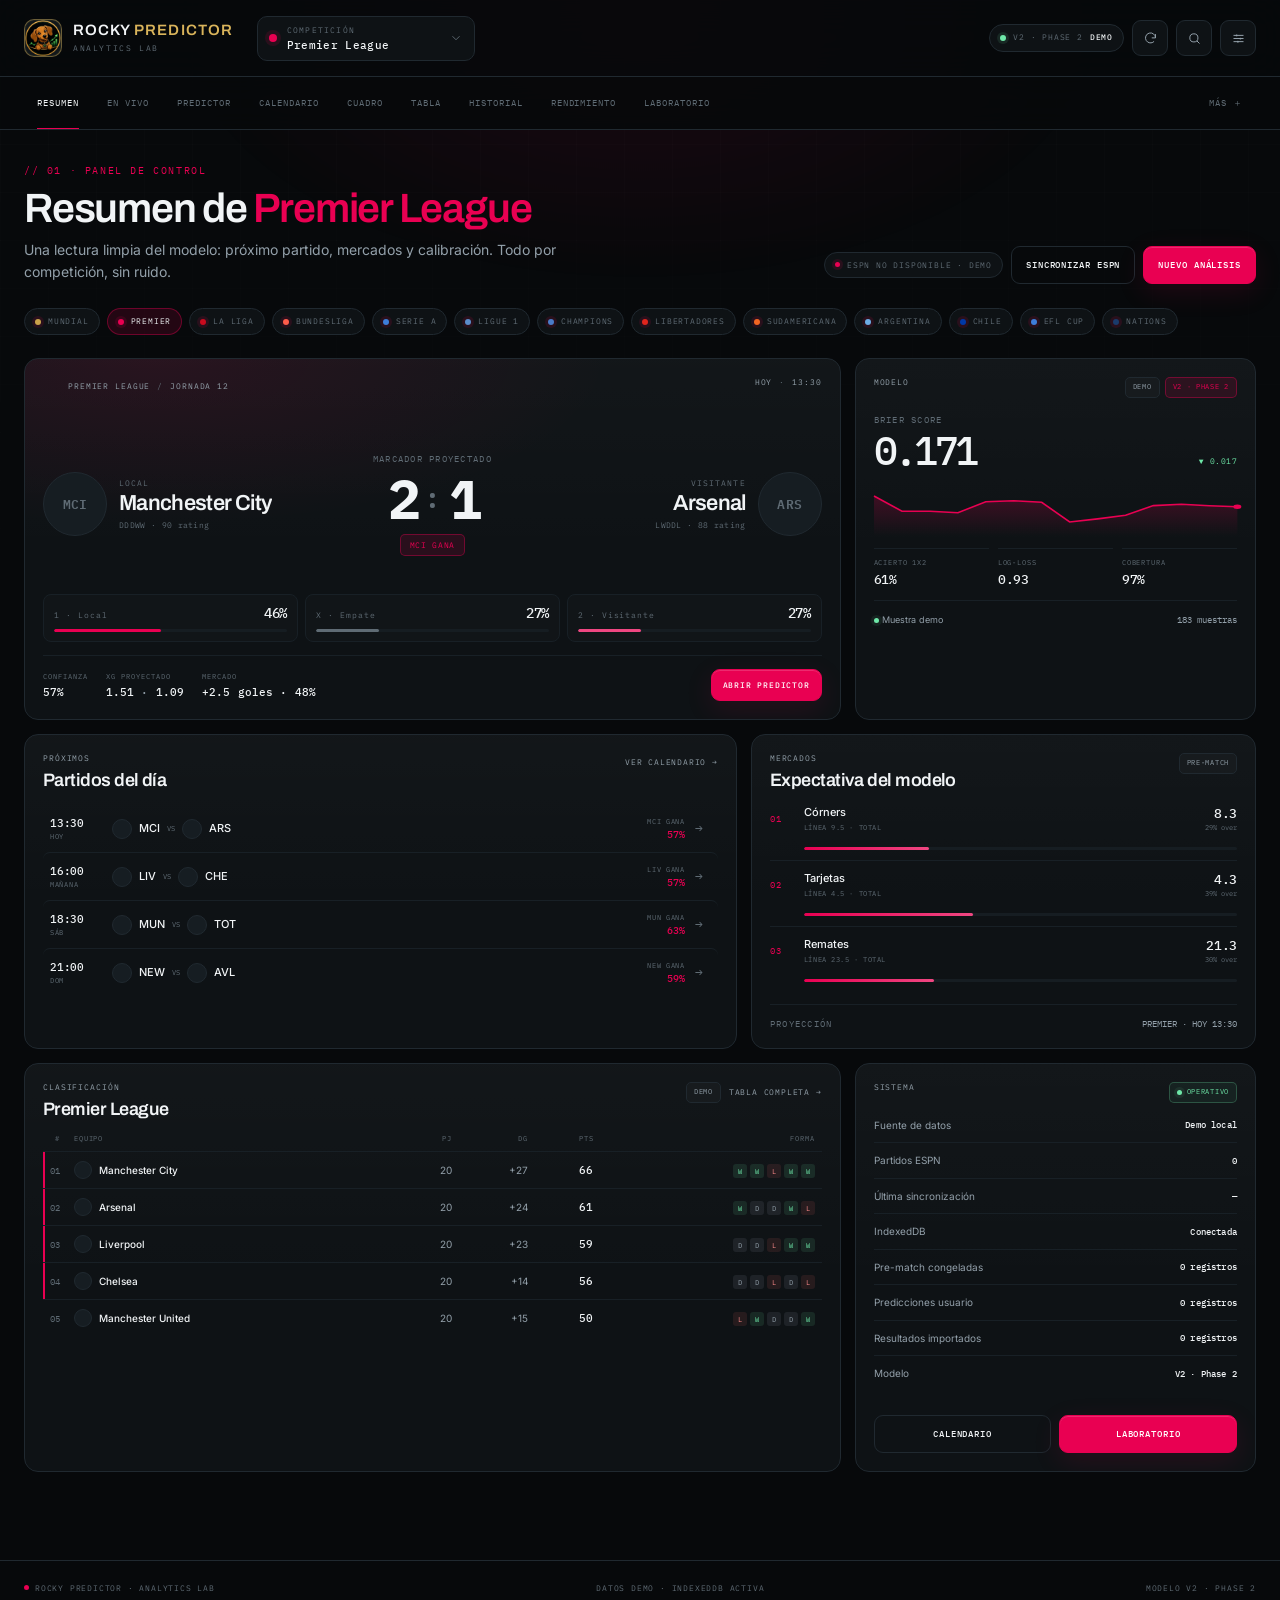
==== commit 53092633: "Analytics Lab: ESPN en vivo, IndexedDB y modelo Dixon-Coles" ====
--- a/index_ai.html
+++ b/index_ai.html
@@ -322,8 +322,9 @@
   color:var(--muted);font-size:9px;
 }
 .status-dot{width:5px;height:5px;border-radius:50%;background:#6ee7a8;display:inline-block;box-shadow:0 0 0 3px rgba(110,231,168,.08)}
-.dashboard-grid{display:grid;grid-template-columns:repeat(12,1fr);gap:14px}
-.hero-card{grid-column:span 8;min-height:362px;display:flex;flex-direction:column}
+.dashboard-grid{display:grid;grid-template-columns:repeat(12,1fr);gap:14px;min-width:0}
+.dashboard-grid > *{min-width:0}
+.hero-card{grid-column:span 8;min-height:362px;display:flex;flex-direction:column;min-width:0}
 .hero-card::after{
   content:"";position:absolute;inset:-1px;pointer-events:none;
   background:radial-gradient(650px 240px at 16% 0%,var(--accent-soft),transparent 70%);
@@ -336,8 +337,8 @@
 .table-card{grid-column:span 8}
 .status-card{grid-column:span 4}
 .hero-teams{
-  display:grid;grid-template-columns:1fr auto 1fr;align-items:center;gap:16px;
-  padding:17px 0 11px;flex:1;
+  display:grid;grid-template-columns:minmax(0,1fr) auto minmax(0,1fr);align-items:center;gap:16px;
+  padding:17px 0 11px;flex:1;min-width:0;
 }
 .team-block{display:flex;align-items:center;gap:12px;min-width:0}
 .team-block.away{flex-direction:row-reverse;justify-content:flex-start;text-align:right}
@@ -489,6 +490,7 @@
 .event-dot{width:6px;height:6px;border-radius:50%;background:var(--panel-3);border:1px solid var(--dim);justify-self:center}
 .event-dot.goal{background:var(--accent);border-color:var(--accent);box-shadow:0 0 0 3px var(--accent-soft)}
 .event-dot.yellow{background:#e7c96e;border-color:#e7c96e}
+.event-dot.red{background:#ff6b6b;border-color:#ff6b6b;box-shadow:0 0 0 3px rgba(255,107,107,.1)}
 .event-text{color:var(--muted)}
 .event-text b{color:var(--text);font-weight:500}
 .live-side .card-head{margin-bottom:12px}
@@ -526,8 +528,10 @@
 input[type="range"]::-moz-range-track{height:3px;border-radius:99px;background:var(--panel-3)}
 input[type="range"]::-moz-range-thumb{width:10px;height:10px;border-radius:50%;background:var(--accent);border:2px solid var(--bg)}
 .toggle-row{display:flex;align-items:center;justify-content:space-between;gap:10px;padding:10px 0;border-top:1px solid var(--line-soft);margin-top:4px;font-size:10px;color:var(--muted)}
-.switch{width:32px;height:18px;border-radius:99px;background:var(--accent-soft);border:1px solid var(--accent-line);position:relative;flex:0 0 auto}
-.switch::after{content:"";position:absolute;top:2px;right:2px;width:12px;height:12px;border-radius:50%;background:var(--accent)}
+.switch{width:32px;height:18px;border-radius:99px;background:var(--accent-soft);border:1px solid var(--accent-line);position:relative;flex:0 0 auto;padding:0;cursor:pointer;transition:background .15s,border-color .15s}
+.switch::after{content:"";position:absolute;top:2px;right:2px;width:12px;height:12px;border-radius:50%;background:var(--accent);transition:left .15s,right .15s,background .15s}
+.switch.off{background:rgba(255,255,255,.035);border-color:var(--line)}
+.switch.off::after{right:auto;left:2px;background:var(--dim)}
 .hint{margin-top:10px;color:var(--dim);font:8px var(--font-mono);line-height:1.6;letter-spacing:.02em}
 .result-card{border-color:var(--accent-line);background:linear-gradient(180deg,var(--accent-soft),transparent 40%),var(--panel)}
 .result-head{display:flex;align-items:flex-start;justify-content:space-between;gap:12px;margin-bottom:14px}
@@ -620,6 +624,9 @@
 .history-result .hit{background:rgba(110,231,168,.12);color:#6ee7a8}
 .history-result .miss{background:rgba(255,107,107,.1);color:#ff8b8b}
 .history-prob{color:var(--dim);font:8px var(--font-mono);text-align:right}
+.empty-state{display:flex;flex-direction:column;align-items:center;text-align:center;gap:10px;padding:30px 14px}
+.empty-state b{font:500 15px var(--font-display);color:var(--text);letter-spacing:.02em}
+.empty-state .btn{margin-top:2px}
 .kpi-grid{display:grid;grid-template-columns:repeat(4,1fr);gap:10px;margin-bottom:14px}
 .kpi-card{padding:15px;border:1px solid var(--line);border-radius:var(--radius);background:var(--panel)}
 .kpi-card .micro{display:block;margin-bottom:6px}
@@ -634,6 +641,66 @@
 .chart-legend span{display:inline-flex;align-items:center;gap:5px}
 .chart-legend i{width:12px;height:2px;background:var(--accent);display:inline-block}
 .chart-legend i.muted{background:var(--dim)}
+/* --- visual analytics: charts, heatmaps and lab -------------------------- */
+.sync-chip.espn i{background:#6ee7a8;box-shadow:0 0 0 3px rgba(110,231,168,.1)}
+.sync-chip.loading i{background:#e7c96e;box-shadow:0 0 0 3px rgba(231,201,110,.1);animation:pulse 1.7s ease-in-out infinite}
+.badge.espn{color:#6ee7a8;border-color:rgba(110,231,168,.25);background:rgba(110,231,168,.06)}
+.viz-grid{display:grid;grid-template-columns:1.15fr .85fr;gap:14px;margin-top:14px}
+.viz-grid.three{grid-template-columns:repeat(3,1fr)}
+.viz-card{min-height:0}
+.viz-card .card-head{margin-bottom:10px}
+.viz-svg{display:block;width:100%;height:auto;overflow:visible}
+.viz-svg text{font-family:var(--font-mono)}
+.viz-axis{fill:var(--dim);font-size:8px;letter-spacing:.08em;text-transform:uppercase}
+.viz-tick{fill:var(--dim);font-size:7px;letter-spacing:.02em}
+.viz-value{fill:var(--text);font-size:9px;font-weight:500}
+.viz-label{fill:var(--muted);font-size:8px}
+.viz-grid-line{stroke:rgba(255,255,255,.06);stroke-width:1}
+.viz-axis-line{stroke:rgba(255,255,255,.13);stroke-width:1}
+.viz-legend{display:flex;align-items:center;gap:12px;flex-wrap:wrap;color:var(--dim);font:7px var(--font-mono);letter-spacing:.08em;text-transform:uppercase}
+.viz-legend span{display:inline-flex;align-items:center;gap:5px}
+.viz-legend i{width:10px;height:2px;background:var(--accent);display:inline-block}
+.viz-legend i.away{background:var(--accent-2)}
+.viz-legend i.muted{background:var(--dim)}
+.viz-legend i.dashed{background:none;border-top:1px dashed var(--dim);height:0}
+.chart-empty{display:flex;align-items:center;justify-content:center;min-height:150px;padding:18px;text-align:center;color:var(--dim);font:9px var(--font-mono);line-height:1.6;border:1px dashed var(--line);border-radius:8px}
+.heatmap-wrap{overflow-x:auto;margin-top:2px;scrollbar-width:thin}
+.heatmap-svg{min-width:340px;max-width:540px;margin:0 auto}
+.score-list{display:flex;flex-direction:column;gap:6px;margin-top:12px}
+.score-row{display:grid;grid-template-columns:38px 1fr 34px;gap:8px;align-items:center}
+.score-row span{font:8px var(--font-mono);color:var(--muted);letter-spacing:.04em}
+.score-row b{text-align:right;font:500 8px var(--font-mono);color:var(--text)}
+.score-bar{height:4px;background:var(--panel-3);border-radius:99px;overflow:hidden}
+.score-bar i{display:block;height:100%;background:var(--accent);border-radius:inherit}
+.lab-toolbar{display:flex;align-items:flex-end;justify-content:space-between;gap:14px;flex-wrap:wrap;margin-bottom:14px}
+.lab-toolbar .field{min-width:270px;margin:0}
+.lab-toolbar .field select{height:36px}
+.edge-list{display:flex;flex-direction:column;gap:11px;margin-top:5px}
+.edge-row{display:grid;grid-template-columns:26px 1fr 50px;gap:10px;align-items:center}
+.edge-label{color:var(--dim);font:8px var(--font-mono);letter-spacing:.08em;text-transform:uppercase}
+.edge-bars{display:flex;flex-direction:column;gap:4px}
+.edge-bar{height:5px;border-radius:99px;background:var(--panel-3);overflow:hidden}
+.edge-bar i{display:block;height:100%;border-radius:inherit;background:var(--accent)}
+.edge-bar.market i{background:var(--dim)}
+.edge-value{text-align:right;font:500 9px var(--font-mono)}
+.edge-value.pos{color:#6ee7a8}
+.edge-value.neg{color:#ff8b8b}
+.edge-legend{display:flex;align-items:center;gap:12px;flex-wrap:wrap;margin-top:12px;color:var(--dim);font:7px var(--font-mono);letter-spacing:.08em;text-transform:uppercase}
+.edge-legend span{display:inline-flex;align-items:center;gap:5px}
+.edge-legend i{width:10px;height:5px;border-radius:99px;background:var(--accent);display:inline-block}
+.edge-legend i.muted{background:var(--dim)}
+.market-table{display:flex;flex-direction:column;margin-top:14px;border-top:1px solid var(--line-soft)}
+.market-table-row{display:grid;grid-template-columns:34px 1fr 46px 50px 46px;gap:6px;align-items:center;padding:8px 0;border-bottom:1px solid var(--line-soft);font:8px var(--font-mono);color:var(--muted)}
+.market-table-row.head{color:var(--dim);font-size:7px;letter-spacing:.07em;text-transform:uppercase;border-bottom:1px solid var(--line)}
+.market-table-row b{color:var(--text);font-weight:500}
+.market-table-row .pos{color:#6ee7a8}
+.market-table-row .neg{color:#ff8b8b}
+.value-callout{display:flex;flex-direction:column;gap:3px;margin-top:14px;padding:12px;border:1px solid var(--accent-line);border-radius:8px;background:var(--accent-soft)}
+.value-callout .micro{color:var(--dim)}
+.value-callout b{font:500 22px var(--font-mono);color:var(--accent);letter-spacing:-.04em}
+.value-callout small{color:var(--muted);font:8px var(--font-mono);line-height:1.4}
+.value-callout.no-value{border-color:var(--line);background:var(--panel-2)}
+.value-callout.no-value b{font-size:15px;color:var(--muted);letter-spacing:0}
 .perf-bars{display:flex;flex-direction:column;gap:10px;margin-top:4px}
 .perf-bar-row{display:grid;grid-template-columns:1fr auto;gap:8px;align-items:center}
 .perf-bar-label{display:flex;align-items:center;justify-content:space-between;gap:8px;grid-column:1/-1;color:var(--muted);font-size:9px}
@@ -699,38 +766,40 @@
   .predictor-grid{grid-template-columns:320px 1fr}
 }
 @media (max-width:900px){
-  .hero-card,.model-card,.fixtures-card,.markets-card,.table-card,.status-card{grid-column:span 12}
+  .dashboard-grid{grid-template-columns:minmax(0,1fr)}
+  .hero-card,.model-card,.fixtures-card,.markets-card,.table-card,.status-card{grid-column:auto;min-width:0}
   .hero-card{min-height:auto}
   .live-grid{grid-template-columns:1fr}
   .live-list{grid-template-columns:1fr}
   .predictor-grid{grid-template-columns:1fr}
   .perf-grid{grid-template-columns:1fr}
+  .viz-grid,.viz-grid.three{grid-template-columns:1fr}
   .kpi-grid{grid-template-columns:repeat(2,1fr)}
   .picks-grid{grid-template-columns:1fr 1fr}
   .topbar-right .model-status{display:none}
 }
 @media (max-width:760px){
-  .topbar-inner{min-height:64px;padding:0 14px;gap:12px}
+  .topbar-inner{min-height:64px;padding:0 12px;gap:8px}
   .brand-mark{width:34px;height:34px;border-radius:9px}
-  .brand-copy strong{font-size:13px}
-  .brand-copy small{font-size:7px;letter-spacing:.14em}
+  .brand-copy strong{font-size:12px}
+  .brand-copy small{display:none}
   .topbar-center{justify-content:flex-end}
-  .league-switch{min-width:0;max-width:190px;padding:7px 9px}
+  .league-switch{min-width:0;max-width:150px;padding:7px 9px}
   .league-switch-copy small{display:none}
   .league-switch-copy b{font-size:10px}
   .topbar-right{display:none}
   .main-nav{display:none}
-  .page{padding:22px 14px 94px}
-  .view-head{align-items:flex-start;gap:14px;margin-bottom:18px}
-  h1{font-size:29px}
+  .page{padding:22px 14px 94px;min-width:0}
+  .view-head{flex-direction:column;align-items:stretch;gap:14px;margin-bottom:18px;min-width:0}
+  h1{font-size:29px;overflow-wrap:anywhere}
   .lede{font-size:12px;line-height:1.55}
-  .head-actions{width:100%}
+  .head-actions{width:100%;display:flex;flex-wrap:wrap;gap:8px;min-width:0}
   .head-actions .sync-chip{display:none}
-  .head-actions .btn{flex:1}
+  .head-actions .btn{flex:1 1 140px;min-width:0}
   .league-strip{margin-bottom:14px}
   .dashboard-grid{gap:10px}
   .card{padding:14px;border-radius:12px}
-  .hero-teams{grid-template-columns:1fr auto 1fr;gap:4px;padding:12px 0 8px;align-items:start}
+  .hero-teams{grid-template-columns:minmax(0,1fr) auto minmax(0,1fr);gap:4px;padding:12px 0 8px;align-items:start}
   .team-block,.team-block.away{flex-direction:column;align-items:center;text-align:center;gap:5px}
   .team-meta strong{font-size:12px;line-height:1.15;white-space:normal;max-width:104px}
   .team-meta small{font-size:6.5px;white-space:normal;line-height:1.3}
@@ -768,6 +837,9 @@
   .kpi-card{padding:12px}
   .kpi-card b{font-size:25px}
   .picks-grid{grid-template-columns:1fr}
+  .lab-toolbar .field{width:100%;min-width:0}
+  .lab-toolbar .btn{flex:1}
+  .heatmap-svg{min-width:300px}
   .bracket{min-width:820px}
   .champion-card{padding:14px}
   .champion-card strong{font-size:16px}
@@ -836,7 +908,10 @@
         <div class="league-menu" id="leagueMenu" role="menu" aria-label="Elegir competición"></div>
       </div>
       <div class="topbar-right">
-        <div class="model-status"><span class="pulse"></span><span>V2 · Phase 2</span><b>En línea</b></div>
+        <div class="model-status"><span class="pulse"></span><span>V2 · Phase 2</span><b id="topSource">Demo</b></div>
+        <button class="icon-btn" type="button" aria-label="Sincronizar datos ESPN" data-action="sync">
+          <svg viewBox="0 0 24 24" fill="none" stroke="currentColor" stroke-width="1.6"><path d="M20 11a8 8 0 1 0-2.3 5.7"/><path d="M20 5v6h-6"/></svg>
+        </button>
         <button class="icon-btn" type="button" aria-label="Buscar" data-action="search">
           <svg viewBox="0 0 24 24" fill="none" stroke="currentColor" stroke-width="1.6"><circle cx="11" cy="11" r="6.5"/><path d="m16 16 4 4"/></svg>
         </button>
@@ -857,6 +932,7 @@
       <button class="nav-item" type="button" data-view="tabla">Tabla</button>
       <button class="nav-item" type="button" data-view="historial">Historial</button>
       <button class="nav-item" type="button" data-view="rendimiento">Rendimiento</button>
+      <button class="nav-item" type="button" data-view="lab">Laboratorio</button>
       <div class="nav-more-wrap">
         <button class="nav-item" id="moreNavBtn" type="button" aria-expanded="false">Más <span aria-hidden="true">＋</span></button>
         <div class="more-menu" id="moreMenu">
@@ -864,6 +940,7 @@
           <button type="button" data-view="ranking">Ranking <span>02</span></button>
           <button type="button" data-view="idolo">El ídolo <span>03</span></button>
           <button type="button" data-view="backtest">Backtest <span>04</span></button>
+          <button type="button" data-view="lab">Laboratorio <span>05</span></button>
         </div>
       </div>
     </div>
@@ -878,8 +955,8 @@
           <p class="lede">Una lectura limpia del modelo: próximo partido, mercados y calibración. Todo por competición, sin ruido.</p>
         </div>
         <div class="head-actions">
-          <span class="sync-chip"><i></i> Datos demo</span>
-          <button class="btn ghost" type="button" data-action="refresh">Actualizar</button>
+          <span class="sync-chip js-data-source" id="dataChip"><i></i> Datos demo</span>
+          <button class="btn ghost" type="button" data-action="sync">Sincronizar ESPN</button>
           <button class="btn primary" type="button" data-view="predictor">Nuevo análisis</button>
         </div>
       </div>
@@ -911,7 +988,7 @@
         </div>
         <div class="head-actions">
           <span class="badge accent">Pre-match</span>
-          <button class="btn ghost" type="button" data-action="freeze">Congelar predicción</button>
+          <button class="btn ghost" type="button" data-action="freeze">Guardar predicción</button>
         </div>
       </div>
       <div id="predictorContent"></div>
@@ -925,7 +1002,7 @@
           <p class="lede">Partidos, picks y estado de captura. Las predicciones se congelan antes del kickoff.</p>
         </div>
         <div class="head-actions">
-          <span class="sync-chip"><i></i> Captura activa</span>
+          <span class="sync-chip js-data-source"><i></i> Captura activa</span>
           <button class="btn primary" type="button" data-action="capture">Capturar jornada</button>
         </div>
       </div>
@@ -986,10 +1063,26 @@
         </div>
         <div class="head-actions">
           <span class="badge accent">Últimos 90 días</span>
-          <button class="btn ghost" type="button" data-action="refresh">Recalcular</button>
+          <button class="btn ghost" type="button" data-action="runBacktest">Recalcular</button>
         </div>
       </div>
       <div id="performanceContent"></div>
+    </section>
+
+    <section class="view" data-view="lab" id="view-lab">
+      <div class="view-head">
+        <div>
+          <p class="eyebrow">// 09 · Laboratorio visual</p>
+          <h1>Laboratorio · <span class="js-league-name">Premier League</span></h1>
+          <p class="lede">Mapas de probabilidad, carreras de xG, perfiles y valor contra mercado. Los gráficos que explican al modelo.</p>
+        </div>
+        <div class="head-actions">
+          <span class="sync-chip js-data-source"><i></i> Datos demo</span>
+          <button class="btn ghost" type="button" data-action="sync">Sincronizar ESPN</button>
+          <button class="btn primary" type="button" data-action="exportJson">Exportar JSON</button>
+        </div>
+      </div>
+      <div id="labContent"></div>
     </section>
 
     <section class="view" data-view="cartilla" id="view-cartilla">
@@ -1000,7 +1093,7 @@
           <p class="lede">Los picks con mejor lectura del modelo para la jornada, sin ruido.</p>
         </div>
         <div class="head-actions">
-          <span class="badge accent">5 picks</span>
+          <span class="badge accent" id="cartillaCount">5 picks</span>
           <button class="btn ghost" type="button" data-action="copy">Copiar cartilla</button>
         </div>
       </div>
@@ -1026,10 +1119,10 @@
         <div>
           <p class="eyebrow">// 11 · Jugador destacado</p>
           <h1>El ídolo · <span class="js-league-name">Premier League</span></h1>
-          <p class="lede">El nombre que está moviendo el modelo en esta competición.</p>
+          <p class="lede">Una referencia editorial del perfil que suele decidir en esta competición. No se usa en el cálculo del modelo.</p>
         </div>
         <div class="head-actions">
-          <span class="badge accent">En forma</span>
+          <span class="badge">Referencia</span>
         </div>
       </div>
       <div id="idoloContent"></div>
@@ -1053,7 +1146,7 @@
 
   <footer class="footer">
     <span><i></i> Rocky Predictor · Analytics Lab</span>
-    <span>Prototipo de diseño · datos de ejemplo</span>
+    <span id="footerSource">Prototipo de diseño · datos de ejemplo</span>
     <span>Modelo V2 · Phase 2</span>
   </footer>
 </div>
@@ -1090,10 +1183,11 @@
     <button class="sheet-item" type="button" data-view="cuadro">Cuadro <span>05</span></button>
     <button class="sheet-item" type="button" data-view="historial">Historial <span>07</span></button>
     <button class="sheet-item" type="button" data-view="rendimiento">Rendimiento <span>08</span></button>
-    <button class="sheet-item" type="button" data-view="cartilla">Cartilla <span>09</span></button>
-    <button class="sheet-item" type="button" data-view="ranking">Ranking <span>10</span></button>
-    <button class="sheet-item" type="button" data-view="idolo">El ídolo <span>11</span></button>
-    <button class="sheet-item" type="button" data-view="backtest">Backtest <span>12</span></button>
+    <button class="sheet-item" type="button" data-view="lab">Laboratorio <span>09</span></button>
+    <button class="sheet-item" type="button" data-view="cartilla">Cartilla <span>10</span></button>
+    <button class="sheet-item" type="button" data-view="ranking">Ranking <span>11</span></button>
+    <button class="sheet-item" type="button" data-view="idolo">El ídolo <span>12</span></button>
+    <button class="sheet-item" type="button" data-view="backtest">Backtest <span>13</span></button>
   </div>
 </aside>
 <div class="toast" id="toast" role="status" aria-live="polite"></div>
@@ -1164,6 +1258,17 @@
 };
 const LEAGUE_ORDER=Object.keys(LEAGUES);
 
+/* Slugs oficiales de ESPN para datos reales. */
+const ESPN_SLUGS={
+  worldcup:'fifa.world', premier:'eng.1', laliga:'esp.1', bundes:'ger.1',
+  seriea:'ita.1', ligue1:'fra.1', champions:'uefa.champions',
+  libertadores:'conmebol.libertadores', sudamericana:'conmebol.sudamericana',
+  liga_arg:'arg.1', liga_chil:'chi.1', efl_cup:'eng.league_cup', nations:'uefa.nations'
+};
+const ESPN_SCOREBOARD='https://site.api.espn.com/apis/site/v2/sports/soccer';
+const ESPN_STANDINGS='https://site.api.espn.com/apis/v2/sports/soccer';
+const ESPN_SUMMARY='https://site.api.espn.com/apis/site/v2/sports/soccer';
+
 const STARS={
   worldcup:{name:'Lionel Messi',team:T.arg,pos:'DEL',goals:5,assists:3,rating:8.7},
   premier:{name:'Erling Haaland',team:T.mci,pos:'DEL',goals:18,assists:5,rating:8.9},
@@ -1203,13 +1308,14 @@
   return (0.2126*r+0.7152*g+0.0722*b)/255;
 };
 const fmt=(n,d=2)=>Number(n).toFixed(d);
+const plural=(n,sing,plur)=>`${n} ${n===1?sing:plur}`;
 const formDots=form=>form.split('').map(x=>`<i class="${x.toLowerCase()}">${x}</i>`).join('');
 const crest=(team,size=48)=>team.flag
   ? `<span class="crest flag" style="--s:${size}px"><span class="crest-fallback">${team.short}</span><img src="https://flagcdn.com/w80/${team.flag}.png" alt="" loading="lazy" onload="this.parentElement.classList.add('loaded')" onerror="this.remove()"></span>`
-  : `<span class="crest" style="--s:${size}px"><span class="crest-fallback">${team.short}</span><img src="https://a.espncdn.com/combiner/i?img=/i/teamlogos/soccer/500/${team.id}.png&w=96&h=96" alt="" loading="lazy" onload="this.parentElement.classList.add('loaded')" onerror="this.remove()"></span>`;
+  : `<span class="crest" style="--s:${size}px"><span class="crest-fallback">${team.short}</span><img src="${team.logo||`https://a.espncdn.com/combiner/i?img=/i/teamlogos/soccer/500/${team.id}.png&w=96&h=96`}" alt="" loading="lazy" onload="this.parentElement.classList.add('loaded')" onerror="this.remove()"></span>`;
 const miniCrest=(team,size=20)=>team.flag
   ? `<span class="mini-crest flag" style="width:${size}px;height:${size}px"><img src="https://flagcdn.com/w40/${team.flag}.png" alt="" loading="lazy" onerror="this.remove()"></span>`
-  : `<span class="mini-crest" style="width:${size}px;height:${size}px"><img src="https://a.espncdn.com/combiner/i?img=/i/teamlogos/soccer/500/${team.id}.png&w=48&h=48" alt="" loading="lazy" onerror="this.remove()"></span>`;
+  : `<span class="mini-crest" style="width:${size}px;height:${size}px"><img src="${team.logo||`https://a.espncdn.com/combiner/i?img=/i/teamlogos/soccer/500/${team.id}.png&w=48&h=48`}" alt="" loading="lazy" onerror="this.remove()"></span>`;
 const leagueLogo=(lg,size=20)=>`<span class="league-logo" style="width:${size}px;height:${size}px"><img src="https://a.espncdn.com/combiner/i?img=/i/leaguelogos/soccer/500/${lg.logo}.png&w=64&h=64" alt="" loading="lazy" onerror="this.remove()"></span>`;
 /* ============================================================
    GENERADORES DEMO
@@ -1218,16 +1324,112 @@
 const TIMES=['13:30','16:00','18:30','21:00'];
 const MONTHS=['ENE','FEB','MAR','ABR','MAY','JUN','JUL','AGO','SEP','OCT','NOV','DIC'];
 
+function pad2(n){return String(n).padStart(2,'0')}
+function startOfDay(d){const x=new Date(d);x.setHours(0,0,0,0);return x}
+function dateKey(d){return `${d.getFullYear()}${pad2(d.getMonth()+1)}${pad2(d.getDate())}`}
+function addDays(date,n){const d=new Date(date);d.setDate(d.getDate()+n);return d}
+function shortDay(d){
+  const diff=Math.round((startOfDay(d)-startOfDay(new Date()))/86400000);
+  if(diff===0)return 'HOY';
+  if(diff===1)return 'MAÑANA';
+  if(diff===-1)return 'AYER';
+  return new Intl.DateTimeFormat('es-ES',{weekday:'short',day:'numeric',month:'short'})
+    .format(d).replaceAll(',','').replaceAll('.','').toUpperCase();
+}
+function timeLabel(d){
+  return new Intl.DateTimeFormat('es-ES',{hour:'2-digit',minute:'2-digit',hour12:false}).format(d);
+}
+function fmtDate(value){
+  const t=toTime(value);
+  if(!Number.isFinite(t))return '—';
+  const d=new Date(t);
+  return new Intl.DateTimeFormat('es-ES',{day:'2-digit',month:'short'}).format(d).replace('.','').toUpperCase();
+}
+function fmtClock(value){
+  const t=toTime(value);
+  if(!Number.isFinite(t))return '—';
+  return timeLabel(new Date(t));
+}
+function americanToProb(value){
+  if(value===null||value===undefined||value==='')return null;
+  const n=Number(String(value).replace(/[^\d+-]/g,''));
+  if(!Number.isFinite(n)||n===0)return null;
+  return n>0?100/(n+100):Math.abs(n)/(Math.abs(n)+100);
+}
+function parseOdds(o){
+  if(!o)return null;
+  const ml=o.moneyline||{};
+  const total=o.total||{};
+  const raw=[americanToProb(ml.home?.close?.odds??ml.home?.open?.odds),americanToProb(ml.draw?.close?.odds??ml.draw?.open?.odds),americanToProb(ml.away?.close?.odds??ml.away?.open?.odds)];
+  const sum=raw.reduce((a,n)=>a+(n||0),0);
+  const probs=sum?raw.map(n=>(n||0)/sum):[null,null,null];
+  const overRaw=americanToProb(total.over?.close?.odds??total.over?.open?.odds);
+  const underRaw=americanToProb(total.under?.close?.odds??total.under?.open?.odds);
+  const twoWay=(overRaw||0)+(underRaw||0);
+  const lineRaw=o.overUnder??total.over?.close?.line??total.over?.open?.line;
+  return {
+    home:probs[0],draw:probs[1],away:probs[2],
+    over:twoWay?overRaw/twoWay:null,under:twoWay?underRaw/twoWay:null,
+    rawHome:ml.home?.close?.odds??ml.home?.open?.odds??null,
+    rawDraw:ml.draw?.close?.odds??ml.draw?.open?.odds??null,
+    rawAway:ml.away?.close?.odds??ml.away?.open?.odds??null,
+    rawOver:total.over?.close?.odds??total.over?.open?.odds??null,
+    rawUnder:total.under?.close?.odds??total.under?.open?.odds??null,
+    line:lineRaw!==undefined&&lineRaw!==null?Number(String(lineRaw).replace(/[^\d.]/g,''))||null:null,
+    provider:o.provider?.name||'ESPN'
+  };
+}
+function teamFromEspn(team={},rating=75){
+  const name=team.displayName||team.name||team.shortDisplayName||team.abbreviation||'Equipo';
+  const short=(team.abbreviation||team.shortDisplayName||name).replace(/\s+/g,'').slice(0,4).toUpperCase();
+  const logo=team.logo||team.logos?.[0]?.href||null;
+  return {name,short,id:team.id||short,rating,logo,flag:null,espn:true};
+}
+function parseStandings(data,lg){
+  const entries=data?.children?.[0]?.standings?.entries||[];
+  return entries.map((entry,i)=>{
+    const stats=Array.isArray(entry.stats)?entry.stats:[];
+    const stat=name=>{const s=stats.find(x=>x.name===name);return s?Number(s.value)||0:0};
+    const pj=stat('gamesPlayed');
+    const pts=stat('points');
+    const dg=stat('pointDifferential');
+    const ppg=pj?pts/pj:0;
+    const gdpg=pj?dg/pj:0;
+    const rating=Math.round(clamp(64+ppg*8+gdpg*2.2,52,96));
+    const team=teamFromEspn(entry.team,rating);
+    return {
+      team,pos:stat('rank')||i+1,pj,dg,pts,
+      form:formFor(hash(`${lg.name}:espn:${team.short}`),i<4),
+      source:'espn'
+    };
+  }).sort((a,b)=>a.pos-b.pos);
+}
+
+const HOME_ADV={worldcup:.22,premier:.30,laliga:.32,bundes:.34,seriea:.30,ligue1:.28,champions:.24,libertadores:.30,sudamericana:.28,liga_arg:.30,liga_chil:.28,efl_cup:.24,nations:.20};
+function autoRho(t){return t<2?-0.08:t<2.5?-0.07:t<3?-0.06:t<3.5?-0.05:-0.04;}
+function leagueKeyOf(lg){
+  return Object.keys(LEAGUES).find(k=>LEAGUES[k]===lg)||state.league;
+}
 function poissonPmf(k,lambda){
   let p=Math.exp(-lambda);
   for(let i=1;i<=k;i++)p*=lambda/i;
   return p;
 }
+function dcTau(h,a,lh,la,rho=autoRho(lh+la)){
+  if(h===0&&a===0)return Math.max(0,1-lh*la*rho);
+  if(h===0&&a===1)return Math.max(0,1+lh*rho);
+  if(h===1&&a===0)return Math.max(0,1+la*rho);
+  if(h===1&&a===1)return Math.max(0,1-rho);
+  return 1;
+}
+function scoreProb(h,a,lh,la){
+  return poissonPmf(h,lh)*poissonPmf(a,la)*dcTau(h,a,lh,la);
+}
 function scoreFromXg(lh,la){
   let best={home:0,away:0,p:0};
   for(let h=0;h<=7;h++){
     for(let a=0;a<=7;a++){
-      const p=poissonPmf(h,lh)*poissonPmf(a,la);
+      const p=scoreProb(h,a,lh,la);
       if(p>best.p)best={home:h,away:a,p};
     }
   }
@@ -1237,14 +1439,14 @@
   let home=0,draw=0,away=0,over=0,btts=0;
   for(let h=0;h<=8;h++){
     for(let a=0;a<=8;a++){
-      const p=poissonPmf(h,lh)*poissonPmf(a,la);
+      const p=scoreProb(h,a,lh,la);
       if(h>a)home+=p; else if(h===a)draw+=p; else away+=p;
       if(h+a>2.5)over+=p;
       if(h>0&&a>0)btts+=p;
     }
   }
   const total=home+draw+away||1;
-  return {home:home/total,draw:draw/total,away:away/total,over,btts,score:scoreFromXg(lh,la)};
+  return {home:home/total,draw:draw/total,away:away/total,over:over/total,btts:btts/total,rho:autoRho(lh+la),score:scoreFromXg(lh,la)};
 }
 function pickFromProbs(probs,home,away){
   if(probs[0]>=probs[1]&&probs[0]>=probs[2])return `${home.short} gana`;
@@ -1259,22 +1461,21 @@
     return x==='W'?'D':x==='D'?'L':'W';
   }).join('');
 }
-function fixtureFor(lg,index=0){
-  const n=lg.teams.length;
-  const home=lg.teams[(index*2)%n];
-  const away=lg.teams[(index*2+1)%n];
-  const seed=hash(`${lg.name}:${home.short}:${away.short}:${index}`);
+function buildFixture(lg,home,away,index=0,meta={}){
+  const seed=hash(`${lg.name}:${home.short}:${away.short}:${index}:${meta.kickoff||meta.dateKey||''}`);
   const diff=(home.rating-away.rating)/10;
-  let p1=clamp(.45+diff*.052+.055,.25,.70);
-  let px=clamp(.27-Math.abs(diff)*.007,.18,.30);
-  let p2=1-p1-px;
-  if(p2<.16){p2=.16;p1=1-p2-px}
-  const probs=[p1,px,p2];
-  const xgH=clamp(1.10+diff*.17+rnd(seed+1)*.32,.55,2.7);
-  const xgA=clamp(1.02-diff*.12+rnd(seed+2)*.28,.45,2.35);
-  let score=scoreFromXg(xgH,xgA);
-  if(p1>=px&&p1>=p2&&score.home<=score.away)score={...score,home:score.away+1};
-  if(p2>p1&&p2>=px&&score.away<=score.home)score={...score,away:score.home+1};
+  const dd=(home.rating-away.rating)/100;
+  const advOn=meta.homeAdv!==false;
+  const adv=advOn?(HOME_ADV[leagueKeyOf(lg)]??.28)/2:0;
+  const baseH=clamp(1.30*Math.exp(2.3*dd),.25,3.2);
+  const baseA=clamp(1.30*Math.exp(-2.3*dd),.25,3.2);
+  const xgH=clamp(baseH+adv,.55,2.7);
+  const xgA=clamp(baseA-adv,.45,2.35);
+  const model=poissonProbs(xgH,xgA);
+  const probs=[model.home,model.draw,model.away];
+  let score={...model.score};
+  if(probs[0]>=probs[1]&&probs[0]>=probs[2]&&score.home<=score.away)score={...score,home:score.away+1};
+  if(probs[2]>probs[0]&&probs[2]>=probs[1]&&score.away<=score.home)score={...score,away:score.home+1};
   const confidence=Math.round(clamp(55+Math.abs(diff)*2.1+rnd(seed+3)*9,54,89));
   const cornersH=clamp(4.15+diff*.21+rnd(seed+4)*1.15,3.1,7.2);
   const cornersA=clamp(3.65-diff*.13+rnd(seed+5)*1.0,2.4,6.2);
@@ -1287,18 +1488,32 @@
   const sTotal=shotsH+shotsA;
   return {
     index,home,away,
-    day:DAYS[index%DAYS.length],
-    time:TIMES[index%TIMES.length],
+    day:meta.day||DAYS[index%DAYS.length],
+    time:meta.time||TIMES[index%TIMES.length],
+    dateKey:meta.dateKey||null,
+    kickoff:meta.kickoff||null,
+    status:meta.status||'scheduled',
+    venue:meta.venue||'',
+    source:meta.source||'demo',
+    espnId:meta.espnId||null,
+    odds:meta.odds||null,
+    actualScore:meta.actualScore||null,
+    minute:meta.minute??null,
+    period:meta.period??null,
     probs,xg:[xgH,xgA],score,confidence,
     pick:pickFromProbs(probs,home,away),
-    formHome:formFor(seed+11,home.rating>=away.rating),
-    formAway:formFor(seed+12,away.rating>home.rating),
+    formHome:meta.formHome||formFor(seed+11,home.rating>=away.rating),
+    formAway:meta.formAway||formFor(seed+12,away.rating>home.rating),
     markets:{
       corners:{home:cornersH,away:cornersA,total:cTotal,line:9.5,over:clamp(.40+(cTotal-9.5)*.09,.27,.72)},
       cards:{home:cardsH,away:cardsA,total:kTotal,line:4.5,over:clamp(.42+(kTotal-4.5)*.12,.26,.74)},
       shots:{home:shotsH,away:shotsA,total:sTotal,line:23.5,over:clamp(.42+(sTotal-23.5)*.055,.28,.72)}
     }
   };
+}
+function fixtureFor(lg,index=0){
+  const n=lg.teams.length;
+  return buildFixture(lg,lg.teams[(index*2)%n],lg.teams[(index*2+1)%n],index);
 }
 function tableFor(lg){
   const sorted=[...lg.teams].sort((a,b)=>b.rating-a.rating);
@@ -1364,23 +1579,28 @@
   });
 }
 function bracketFor(lg){
-  const teams=lg.teams;
+  const table=getTable(lg);
+  const teams=table.length>=8?table.slice(0,8).map(row=>row.team):lg.teams.slice(0,8);
+  const winProb=(a,b)=>clamp(0.5+((Number(a.rating)||75)-(Number(b.rating)||75))/40,.35,.78);
   const qf=[
-    {home:teams[0],away:teams[7],prob:.68},
-    {home:teams[3],away:teams[4],prob:.56},
-    {home:teams[1],away:teams[6],prob:.61},
-    {home:teams[2],away:teams[5],prob:.59}
-  ].map(m=>({...m,winner:m.home.rating>=m.away.rating?m.home:m.away}));
+    {home:teams[0],away:teams[7]},
+    {home:teams[3],away:teams[4]},
+    {home:teams[1],away:teams[6]},
+    {home:teams[2],away:teams[5]}
+  ].map(m=>({...m,prob:winProb(m.home,m.away),winner:(Number(m.home.rating)||75)>=(Number(m.away.rating)||75)?m.home:m.away}));
   const sf=[
-    {home:qf[0].winner,away:qf[1].winner,prob:.58},
-    {home:qf[2].winner,away:qf[3].winner,prob:.55}
-  ].map(m=>({...m,winner:m.home.rating>=m.away.rating?m.home:m.away}));
-  const final={home:sf[0].winner,away:sf[1].winner,prob:.53,winner:sf[0].winner.rating>=sf[1].winner.rating?sf[0].winner:sf[1].winner};
+    {home:qf[0].winner,away:qf[1].winner},
+    {home:qf[2].winner,away:qf[3].winner}
+  ].map(m=>({...m,prob:winProb(m.home,m.away),winner:(Number(m.home.rating)||75)>=(Number(m.away.rating)||75)?m.home:m.away}));
+  const final={home:sf[0].winner,away:sf[1].winner,prob:winProb(sf[0].winner,sf[1].winner),winner:(Number(sf[0].winner.rating)||75)>=(Number(sf[1].winner.rating)||75)?sf[0].winner:sf[1].winner};
   return {qf,sf,final,champion:final.winner};
 }
 function picksFor(lg){
-  return [0,1,2,3,4].map(i=>{
-    const f=fixtureFor(lg,i+1);
+  const data=state.espn[state.league];
+  const source=data?.fixtures?.length
+    ? [...data.fixtures.filter(f=>f.status==='live'),...data.fixtures.filter(f=>f.status==='scheduled'),...data.fixtures.filter(f=>f.status==='finished')].slice(0,5)
+    : Array.from({length:5},(_,i)=>fixtureFor(lg,i+1));
+  return source.map((f,i)=>{
     const type=i%3===0?'Resultado':i%3===1?'Córners +':'Tarjetas +';
     let selection;
     if(type==='Resultado'){
@@ -1403,7 +1623,575 @@
 /* ============================================================
    ESTADO / TEMA
    ============================================================ */
-const state={league:'premier',view:'resumen',historyFilter:'all',predHome:0,predAway:1};
+const state={league:'premier',view:'resumen',historyFilter:'all',predHome:0,predAway:1,predHomeAdv:true,labIndex:0,espn:{},db:{prematch:[],results:[],user:[],backtest:[],ready:false,error:null}};
+
+/* ============================================================
+   PERSISTENCIA · IndexedDB compatible con model_v2.js
+   Stores separados: prematch_predictions, results, user_predictions,
+   backtest_predictions. Nunca se mezclan entre sí.
+   ============================================================ */
+const RP_DB_NAME='rocky_predictor_v2';
+const RP_DB_VERSION=1;
+const RP_STORES=['prematch_predictions','results','user_predictions','backtest_predictions'];
+let rpDbPromise=null;
+function openRpDb(){
+  if(rpDbPromise)return rpDbPromise;
+  rpDbPromise=new Promise((resolve,reject)=>{
+    if(!('indexedDB' in window)){reject(new Error('IndexedDB no disponible'));return}
+    const req=indexedDB.open(RP_DB_NAME,RP_DB_VERSION);
+    req.onupgradeneeded=()=>{
+      const db=req.result;
+      if(!db.objectStoreNames.contains('prematch_predictions')){
+        const s=db.createObjectStore('prematch_predictions',{keyPath:'id'});
+        s.createIndex('espnId','espnId',{unique:false});
+        s.createIndex('kickoff','kickoff',{unique:false});
+        s.createIndex('status','status',{unique:false});
+        s.createIndex('league','league',{unique:false});
+      }
+      if(!db.objectStoreNames.contains('results')){
+        const s=db.createObjectStore('results',{keyPath:'espnId'});
+        s.createIndex('league','league',{unique:false});
+        s.createIndex('kickoff','kickoff',{unique:false});
+      }
+      if(!db.objectStoreNames.contains('user_predictions')){
+        const s=db.createObjectStore('user_predictions',{keyPath:'id'});
+        s.createIndex('espnId','espnId',{unique:false});
+        s.createIndex('league','league',{unique:false});
+        s.createIndex('kickoff','kickoff',{unique:false});
+      }
+      if(!db.objectStoreNames.contains('backtest_predictions')){
+        const s=db.createObjectStore('backtest_predictions',{keyPath:'id'});
+        s.createIndex('espnId','espnId',{unique:false});
+        s.createIndex('league','league',{unique:false});
+        s.createIndex('kickoff','kickoff',{unique:false});
+        s.createIndex('status','status',{unique:false});
+      }
+    };
+    req.onsuccess=()=>resolve(req.result);
+    req.onerror=()=>reject(req.error||new Error('No se pudo abrir IndexedDB'));
+    req.onblocked=()=>reject(new Error('IndexedDB bloqueada por otra pestaña'));
+  });
+  return rpDbPromise;
+}
+async function idbPut(store,value){
+  const db=await openRpDb();
+  return new Promise((resolve,reject)=>{
+    const tx=db.transaction(store,'readwrite');
+    tx.oncomplete=()=>resolve(value);
+    tx.onerror=()=>reject(tx.error||new Error('Error al guardar'));
+    tx.onabort=()=>reject(tx.error||new Error('Transacción abortada'));
+    tx.objectStore(store).put(value);
+  });
+}
+async function idbAll(store){
+  const db=await openRpDb();
+  return new Promise((resolve,reject)=>{
+    const tx=db.transaction(store,'readonly');
+    const req=tx.objectStore(store).getAll();
+    req.onsuccess=()=>resolve(req.result||[]);
+    req.onerror=()=>reject(req.error||new Error('Error al leer'));
+  });
+}
+async function loadDbState(){
+  try{
+    const [prematch,results,user,backtest]=await Promise.all(RP_STORES.map(idbAll));
+    state.db={prematch,results,user,backtest,ready:true,error:null};
+  }catch(err){
+    state.db={prematch:[],results:[],user:[],backtest:[],ready:false,error:String(err?.message||err)};
+  }
+  return state.db;
+}
+function dbCount(store,league=null){
+  const rows=state.db[store]||[];
+  return league?rows.filter(r=>r.league===league).length:rows.length;
+}
+function compactTeam(team={}){
+  return {name:team.name||'Equipo',short:team.short||'EQP',id:team.id||null,rating:Number(team.rating)||75,logo:team.logo||null,flag:team.flag||null};
+}
+function compactMarkets(markets={}){
+  const out={};
+  ['corners','cards','shots'].forEach(k=>{
+    const m=markets[k];
+    if(m)out[k]={home:Number(m.home)||0,away:Number(m.away)||0,total:Number(m.total)||0,line:Number(m.line)||0,over:Number(m.over)||0};
+  });
+  return out;
+}
+function compactPrediction(fx,kind,leagueKey,createdAt=Date.now()){
+  const kickoff=toTime(fx.kickoff);
+  const probs=[...(fx.probs||[])].map(Number);
+  const xg=[...(fx.xg||[])].map(Number);
+  const score={home:Number(fx.score?.home)||0,away:Number(fx.score?.away)||0};
+  const model=poissonProbs(xg[0],xg[1]);
+  const leagueAdv=HOME_ADV[leagueKey]??.28;
+  return {
+    id:`${kind}:${fx.espnId}:${kickoff}`,
+    kind,status:'frozen',source:kind==='pre'?'prematch':'user',modelVersion:'v2-phase2',
+    league:leagueKey,espnId:String(fx.espnId),kickoff,createdAt,asOf:createdAt,
+    homeTeam:fx.home.name,awayTeam:fx.away.name,
+    homeTeamId:fx.home.id?String(fx.home.id):null,awayTeamId:fx.away.id?String(fx.away.id):null,
+    home:compactTeam(fx.home),away:compactTeam(fx.away),
+    probs,xg,score,markets:compactMarkets(fx.markets),frozen:true,
+    inputs:{ratingHome:Number(fx.home.rating)||75,ratingAway:Number(fx.away.rating)||75,homeAdvantage:leagueAdv,lamH:xg[0],lamA:xg[1],rho:model.rho},
+    outputs:{pHome:probs[0],pDraw:probs[1],pAway:probs[2],over25:model.over,btts:model.btts,xgHome:xg[0],xgAway:xg[1],
+      topScores:topScorelines(xg[0],xg[1],8).map(s=>({home:s.home,away:s.away,p:s.p}))}
+  };
+}
+function resultOutcome(result){
+  if(!result)return null;
+  const h=Number(result.homeScore),a=Number(result.awayScore);
+  if(!Number.isFinite(h)||!Number.isFinite(a))return null;
+  return h>a?'H':h===a?'D':'A';
+}
+function recordMetrics(rec,result){
+  const actual=resultOutcome(result);
+  if(!actual)return null;
+  const probs=(rec.probs||[]).map(Number);
+  if(probs.length!==3||probs.some(n=>!Number.isFinite(n)))return null;
+  const idx=actual==='H'?0:actual==='D'?1:2;
+  const brier=((probs[0]-(actual==='H'?1:0))**2+(probs[1]-(actual==='D'?1:0))**2+(probs[2]-(actual==='A'?1:0))**2)/3;
+  const logloss=-Math.log(Math.max(1e-9,probs[idx]));
+  const hit=probs.indexOf(Math.max(...probs))===idx;
+  return {actual,brier,logloss,hit,homeScore:Number(result.homeScore),awayScore:Number(result.awayScore)};
+}
+function toTime(value){
+  if(value==null)return NaN;
+  if(typeof value==='number')return value;
+  const raw=String(value).trim();
+  const numeric=Number(raw);
+  if(raw&&Number.isFinite(numeric)&&!raw.includes('-')&&!raw.includes('T'))return numeric;
+  const parsed=Date.parse(raw);
+  return Number.isFinite(parsed)?parsed:NaN;
+}
+function shortName(name){
+  const clean=String(name||'').replace(/[^\p{L}\s.-]/gu,' ').trim();
+  if(!clean)return 'EQP';
+  const words=clean.split(/\s+/).filter(Boolean);
+  if(words.length>1)return words.map(w=>w[0]).join('').slice(0,3).toUpperCase();
+  return clean.replace(/[^\p{L}]/gu,'').slice(0,3).toUpperCase()||'EQP';
+}
+function teamForName(name){
+  const target=normalizeName(name);
+  const found=getTeams().find(t=>normalizeName(t.name)===target);
+  return found?compactTeam(found):{name:String(name||'Equipo'),short:shortName(name),id:null,rating:75,logo:null,flag:null};
+}
+function normalizeRecord(rec){
+  if(!rec)return rec;
+  const out=rec.outputs||{};
+  const homeName=rec.homeTeam||(typeof rec.home==='string'?rec.home:rec.home?.name)||rec.A||'Local';
+  const awayName=rec.awayTeam||(typeof rec.away==='string'?rec.away:rec.away?.name)||rec.B||'Visitante';
+  const home=rec.home&&typeof rec.home==='object'&&rec.home.name?compactTeam(rec.home):teamForName(homeName);
+  const away=rec.away&&typeof rec.away==='object'&&rec.away.name?compactTeam(rec.away):teamForName(awayName);
+  let probs=Array.isArray(rec.probs)?rec.probs.map(Number):null;
+  if(!probs||probs.length!==3||probs.some(n=>!Number.isFinite(n))){
+    probs=[out.pHome??rec.pH??rec.p1,out.pDraw??rec.pD??rec.px,out.pAway??rec.pA??rec.p2].map(Number);
+  }
+  const validProbs=probs.length===3&&probs.every(n=>Number.isFinite(n))&&probs.reduce((a,n)=>a+n,0)>0;
+  let xg=Array.isArray(rec.xg)?rec.xg.map(Number):[out.xgHome??rec.xgH,out.xgAway??rec.xgA].map(Number);
+  if(xg.length!==2||xg.some(n=>!Number.isFinite(n)||n<=0))xg=[1.4,1.1];
+  let score=rec.score;
+  if(!score||!Number.isFinite(Number(score.home))||!Number.isFinite(Number(score.away))){
+    const top=out.topScores?.[0];
+    if(Array.isArray(top))score={home:Number(top[0])||0,away:Number(top[1])||0};
+    else if(top&&Number.isFinite(Number(top.home)))score={home:Number(top.home),away:Number(top.away)};
+    else if(Number.isFinite(Number(rec.si))&&Number.isFinite(Number(rec.sj)))score={home:Number(rec.si),away:Number(rec.sj)};
+    else score=validProbs?poissonProbs(xg[0],xg[1]).score:{home:0,away:0};
+  }
+  const actualObj=rec.actual&&typeof rec.actual==='object'?rec.actual:null;
+  let homeScore=Number(rec.homeScore??actualObj?.homeScore??rec.actualA??rec.actual?.homeScore);
+  let awayScore=Number(rec.awayScore??actualObj?.awayScore??rec.actualB??rec.actual?.awayScore);
+  if(!Number.isFinite(homeScore))homeScore=undefined;
+  if(!Number.isFinite(awayScore))awayScore=undefined;
+  const metrics=rec.metrics||{};
+  let actual=typeof rec.actual==='string'?rec.actual:(rec.actualOutcome||metrics.actualOutcome||null);
+  if(!actual&&Number.isFinite(homeScore)&&Number.isFinite(awayScore))actual=homeScore>awayScore?'H':homeScore===awayScore?'D':'A';
+  let brier=rec.brier;
+  if(brier==null&&metrics.brier!=null)brier=Number(metrics.brier)/3;
+  let logloss=rec.logloss??metrics.logLoss;
+  let hit=rec.hit??metrics.hit1x2;
+  if(hit==null&&actual&&validProbs)hit=probs.indexOf(Math.max(...probs))===(actual==='H'?0:actual==='D'?1:2);
+  if(Number.isFinite(homeScore)&&Number.isFinite(awayScore)&&validProbs&&!Number.isFinite(Number(brier))){
+    const m=recordMetrics({probs},{homeScore,awayScore});
+    if(m){brier=m.brier;logloss=m.logloss;hit=m.hit;actual=m.actual}
+  }
+  const evaluated=rec.evaluated===true||rec.status==='evaluated'||(Number.isFinite(Number(brier))&&actual!=null);
+  return {...rec,home,away,probs:validProbs?probs:[0,0,0],xg,score,
+    createdAt:rec.createdAt??rec.ts??null,kickoff:rec.kickoff??rec.kick??null,
+    actual,evaluated,brier:Number.isFinite(Number(brier))?Number(brier):undefined,
+    logloss:Number.isFinite(Number(logloss))?Number(logloss):undefined,hit,homeScore,awayScore};
+}
+function resultForRecord(rec){
+  if(!rec?.espnId)return null;
+  return (state.db.results||[]).find(r=>String(r.espnId??r.id)===String(rec.espnId))||null;
+}
+function evaluatedRecord(rec){
+  const norm=normalizeRecord(rec);
+  const result=resultForRecord(norm);
+  if(result){
+    const metrics=recordMetrics(norm,result);
+    if(metrics)return {...norm,...metrics,evaluated:true};
+  }
+  return norm.evaluated?norm:null;
+}
+function userRows(league=state.league){
+  return (state.db.user||[])
+    .filter(r=>r.league===league)
+    .map(r=>{const n=normalizeRecord(r);return evaluatedRecord(n)||n})
+    .sort((a,b)=>(toTime(b.createdAt||b.kickoff)||0)-(toTime(a.createdAt||a.kickoff)||0));
+}
+function prematchRows(league=state.league){
+  return (state.db.prematch||[])
+    .filter(r=>r.league===league)
+    .map(r=>{const n=normalizeRecord(r);return evaluatedRecord(n)||n})
+    .sort((a,b)=>(toTime(b.kickoff)||0)-(toTime(a.kickoff)||0));
+}
+function rowsPerformance(rows){
+  const evaluated=(rows||[]).filter(r=>r.evaluated&&Number.isFinite(r.brier));
+  if(!evaluated.length)return {hasData:false,rows:evaluated,brier:0,logloss:0,hit:0,mae:0,coverage:0,sample:0,delta:0};
+  const sample=evaluated.length;
+  const brier=evaluated.reduce((a,r)=>a+r.brier,0)/sample;
+  const logloss=evaluated.reduce((a,r)=>a+r.logloss,0)/sample;
+  const hit=evaluated.filter(r=>r.hit).length/sample*100;
+  const mae=evaluated.reduce((a,r)=>{
+    const ph=Number(r.score?.home),pa=Number(r.score?.away);
+    return a+(Math.abs(ph-r.homeScore)+Math.abs(pa-r.awayScore))/2;
+  },0)/sample;
+  const half=Math.max(1,Math.floor(sample/2));
+  const first=evaluated.slice(0,half).reduce((a,r)=>a+r.brier,0)/half;
+  const second=evaluated.slice(-half).reduce((a,r)=>a+r.brier,0)/half;
+  return {hasData:true,rows:evaluated,brier,logloss,hit:Math.round(hit),mae,coverage:Math.round(sample/Math.max(1,rows.length)*100),sample,delta:second-first};
+}
+function userPerf(league=state.league){return rowsPerformance(userRows(league))}
+function prematchPerf(league=state.league){return rowsPerformance(prematchRows(league))}
+async function importResults(fixtures,leagueKey){
+  const existing=new Map((state.db.results||[]).map(r=>[String(r.espnId??r.id),r]));
+  const now=new Date().toISOString();
+  for(const fx of fixtures||[]){
+    if(fx.status!=='finished'||!fx.espnId||!fx.actualScore)continue;
+    const rec={
+      id:String(fx.espnId),espnId:String(fx.espnId),league:leagueKey,kickoff:fx.kickoff||null,
+      home:compactTeam(fx.home),away:compactTeam(fx.away),
+      homeScore:Number(fx.actualScore.home)||0,awayScore:Number(fx.actualScore.away)||0,
+      status:'final',updatedAt:now
+    };
+    const prev=existing.get(rec.espnId);
+    if(prev&&Number(prev.homeScore)===rec.homeScore&&Number(prev.awayScore)===rec.awayScore&&prev.league===rec.league)continue;
+    await idbPut('results',rec);
+    existing.set(rec.espnId,rec);
+  }
+  state.db.results=Array.from(existing.values());
+}
+async function freezeUpcomingPredictions(fixtures,leagueKey=state.league){
+  const now=Date.now();
+  const existing=new Set((state.db.prematch||[]).map(p=>p.id));
+  let added=0;
+  for(const fx of fixtures||[]){
+    if(!fx?.espnId||fx.status!=='scheduled'||!fx.kickoff)continue;
+    const kickoff=toTime(fx.kickoff);
+    if(!Number.isFinite(kickoff)||kickoff<=now)continue;
+    const id=`pre:${fx.espnId}:${kickoff}`;
+    if(existing.has(id))continue;
+    const rec=compactPrediction(fx,'pre',leagueKey);
+    try{
+      await idbPut('prematch_predictions',rec);
+      existing.add(id);
+      state.db.prematch.push(rec);
+      added++;
+    }catch(e){}
+  }
+  return added;
+}
+async function evaluateStore(store,records,results,leagueKey){
+  let changed=0;
+  for(const rec of records||[]){
+    if(rec.league!==leagueKey)continue;
+    const norm=normalizeRecord(rec);
+    if(!norm.espnId||!norm.kickoff)continue;
+    const result=results.get(String(norm.espnId));
+    if(!result||(result.status&&result.status!=='final'))continue;
+    const homeScore=Number(result.homeScore??result.actualA);
+    const awayScore=Number(result.awayScore??result.actualB);
+    if(!Number.isFinite(homeScore)||!Number.isFinite(awayScore))continue;
+    const created=toTime(norm.createdAt);
+    const kickoff=toTime(norm.kickoff);
+    if(!Number.isFinite(created)||!Number.isFinite(kickoff)||created>=kickoff)continue;
+    const metrics=recordMetrics(norm,{...result,homeScore,awayScore});
+    if(!metrics)continue;
+    if(rec.evaluated&&rec.actual===metrics.actual&&rec.homeScore===metrics.homeScore&&rec.awayScore===metrics.awayScore)continue;
+    Object.assign(rec,metrics,{evaluated:true,evaluatedAt:new Date().toISOString()});
+    try{await idbPut(store,rec);changed++}catch(e){}
+  }
+  return changed;
+}
+async function evaluateAll(leagueKey=state.league){
+  const results=new Map((state.db.results||[]).filter(r=>r.league===leagueKey).map(r=>[String(r.espnId??r.id),r]));
+  let changed=0;
+  changed+=await evaluateStore('prematch_predictions',state.db.prematch,results,leagueKey);
+  changed+=await evaluateStore('user_predictions',state.db.user,results,leagueKey);
+  changed+=await evaluateStore('backtest_predictions',state.db.backtest,results,leagueKey);
+  return changed;
+}
+function normalizeName(name){
+  return String(name||'').toLowerCase().normalize('NFD').replace(/[\u0300-\u036f]/g,'').replace(/[^a-z0-9 ]/g,' ').replace(/\s+/g,' ').trim();
+}
+function findFixtureByTeams(homeName,awayName,leagueKey=state.league){
+  const data=state.espn[leagueKey];
+  const matches=(data?.fixtures||[]).filter(fx=>normalizeName(fx.home?.name)===normalizeName(homeName)&&normalizeName(fx.away?.name)===normalizeName(awayName));
+  return matches.find(fx=>fx.status==='scheduled'&&Date.parse(fx.kickoff)>Date.now())
+    || matches.find(fx=>fx.status==='scheduled')
+    || matches.find(fx=>fx.status==='live')
+    || matches[0]
+    || null;
+}
+
+/* ============================================================
+   DATOS ESPN · API pública con CORS abierto
+   ============================================================ */
+const ESPN_TIMEOUT=9000;
+async function fetchJson(url,timeout=ESPN_TIMEOUT){
+  const ctrl=new AbortController();
+  const timer=setTimeout(()=>ctrl.abort(),timeout);
+  try{
+    const res=await fetch(url,{signal:ctrl.signal,cache:'no-store'});
+    if(!res.ok)throw new Error(`HTTP ${res.status}`);
+    return await res.json();
+  }finally{clearTimeout(timer)}
+}
+function mapEspnEvent(event,lg,index,tableMap){
+  const comp=event.competitions?.[0]||{};
+  const competitors=comp.competitors||[];
+  const homeC=competitors.find(c=>c.homeAway==='home')||competitors[0];
+  const awayC=competitors.find(c=>c.homeAway==='away')||competitors[1];
+  if(!homeC?.team||!awayC?.team)return null;
+  const home=teamFromEspn(homeC.team,tableMap.get(String(homeC.team.id))||75);
+  const away=teamFromEspn(awayC.team,tableMap.get(String(awayC.team.id))||75);
+  const d=new Date(event.date);
+  if(Number.isNaN(d.getTime()))return null;
+  const stateType=event.status?.type?.state||'pre';
+  const status=stateType==='in'?'live':stateType==='post'?'finished':'scheduled';
+  const actualScore={home:Number(homeC.score)||0,away:Number(awayC.score)||0};
+  const minute=status==='live'?parseInt(String(event.status?.displayClock||'').replace(/[^\d]/g,''),10)||null:null;
+  const fx=buildFixture(lg,home,away,index,{
+    day:shortDay(d),time:timeLabel(d),dateKey:dateKey(d),kickoff:event.date,status,
+    venue:comp.venue?.fullName||'',source:'espn',espnId:event.id,
+    odds:parseOdds(comp.odds?.[0]),
+    formHome:homeC.form||null,formAway:awayC.form||null,
+    minute,period:event.status?.period??null
+  });
+  if(status!=='scheduled'){fx.actualScore=actualScore;fx.score={...actualScore}}
+  return fx;
+}
+function parseSummaryEvents(summary){
+  const keyEvents=Array.isArray(summary?.keyEvents)?summary.keyEvents:[];
+  return keyEvents
+    .filter(ev=>['goal','yellow-card','red-card','penalty','own-goal','substitution'].includes(ev.type?.type)||ev.scoringPlay)
+    .slice(-6)
+    .map(ev=>({
+      min:String(ev.clock?.displayValue||'').replace(/'/g,'')||'—',
+      type:ev.type?.type==='yellow-card'?'yellow':ev.type?.type==='red-card'?'red':ev.scoringPlay?'goal':'event',
+      text:ev.text||ev.shortText||'Evento'
+    }));
+}
+function buildSyncDates(){
+  const base=startOfDay(new Date());
+  const out=[];
+  for(let i=-2;i<=12;i++)out.push(dateKey(addDays(base,i)));
+  return out;
+}
+async function syncEspn({silent=false}={}){
+  const key=state.league;
+  const lg=LEAGUES[key];
+  const slug=ESPN_SLUGS[key];
+  if(!slug){if(!silent)toast('ESPN no tiene slug para esta competición');return}
+  const prev=state.espn[key];
+  if(prev?.status==='loading')return;
+  state.espn[key]={...(prev||{}),status:'loading'};
+  renderDataStatus();
+  if(!silent)toast(`Sincronizando ${lg.name} con ESPN…`);
+  try{
+    const dates=buildSyncDates();
+    const results=await Promise.allSettled([
+      fetchJson(`${ESPN_STANDINGS}/${slug}/standings`),
+      ...dates.map(d=>fetchJson(`${ESPN_SCOREBOARD}/${slug}/scoreboard?dates=${d}`))
+    ]);
+    if(!results.some(r=>r.status==='fulfilled'))throw new Error('ESPN sin respuesta');
+    const standingsData=results[0].status==='fulfilled'?results[0].value:null;
+    const table=parseStandings(standingsData,lg);
+    const tableMap=new Map(table.map(row=>[String(row.team.id),row.team.rating]));
+    const seen=new Set();
+    const events=[];
+    results.slice(1).forEach(result=>{
+      if(result.status!=='fulfilled')return;
+      (result.value.events||[]).forEach(ev=>{
+        if(!ev?.id||seen.has(ev.id))return;
+        seen.add(ev.id);events.push(ev);
+      });
+    });
+    events.sort((a,b)=>new Date(a.date)-new Date(b.date));
+    const fixtures=events.map((ev,i)=>mapEspnEvent(ev,lg,i,tableMap)).filter(Boolean);
+    const live=fixtures.find(fx=>fx.status==='live')||null;
+    if(live?.espnId){
+      try{
+        const summary=await fetchJson(`${ESPN_SUMMARY}/${slug}/summary?event=${live.espnId}`);
+        const liveEvents=parseSummaryEvents(summary);
+        if(liveEvents.length)live.events=liveEvents;
+      }catch{}
+    }
+    const data={status:(fixtures.length||table.length)?'ready':'empty',fixtures,table,live,updatedAt:Date.now(),slug,attemptedAt:Date.now()};
+    state.espn[key]=data;
+    if(state.league===key){renderAll();renderDataStatus()}
+    try{
+      if(!state.db.ready)await loadDbState();
+      await importResults(fixtures,key);
+      const added=await freezeUpcomingPredictions(fixtures,key);
+      const changed=await evaluateAll(key);
+      if(added||changed)await loadDbState();
+      if(state.league===key){
+        renderAll();
+        renderDataStatus();
+      }
+      if(!silent)toast(`ESPN · ${plural(fixtures.length,'partido','partidos')}${added?` · ${plural(added,'congelada','congeladas')}`:''}${changed?` · ${plural(changed,'evaluada','evaluadas')}`:''}`);
+    }catch(dbErr){
+      if(!silent)toast(dataSourceLabel());
+    }
+  }catch(err){
+    state.espn[key]={...(prev||{}),status:'error',attemptedAt:Date.now()};
+    if(state.league===key){renderDataStatus();if(!silent)toast('ESPN no respondió · seguimos con demo')}
+  }
+}
+function ensureEspn(key=state.league){
+  const data=state.espn[key];
+  if(data?.status==='ready'||data?.status==='loading')return;
+  if(data?.status==='error'&&Date.now()-(data.attemptedAt||0)<120000)return;
+  setTimeout(()=>{if(state.league===key)syncEspn({silent:true})},450);
+}
+function getTeams(lg=LEAGUES[state.league]){
+  const data=state.espn[state.league];
+  if(data?.table?.length>=2)return data.table.map(row=>row.team);
+  if(data?.fixtures?.length){
+    const seen=new Set();
+    const teams=[];
+    data.fixtures.forEach(fx=>[fx.home,fx.away].forEach(team=>{
+      const id=String(team.id);
+      if(!seen.has(id)){seen.add(id);teams.push(team)}
+    }));
+    if(teams.length>=2)return teams;
+  }
+  return lg.teams;
+}
+function getTable(lg=LEAGUES[state.league]){
+  return state.espn[state.league]?.table?.length?state.espn[state.league].table:tableFor(lg);
+}
+function getFixtures(lg=LEAGUES[state.league],limit=12){
+  const data=state.espn[state.league];
+  if(data?.fixtures?.length){
+    const live=data.fixtures.filter(fx=>fx.status==='live');
+    const upcoming=data.fixtures.filter(fx=>fx.status==='scheduled');
+    const finished=data.fixtures.filter(fx=>fx.status==='finished');
+    return [...live,...upcoming,...finished].slice(0,limit);
+  }
+  return Array.from({length:limit},(_,i)=>fixtureFor(lg,i));
+}
+function featuredFixture(lg=LEAGUES[state.league]){
+  const data=state.espn[state.league];
+  if(data?.fixtures?.length){
+    return data.fixtures.find(fx=>fx.status==='live')
+      ||data.fixtures.find(fx=>fx.status==='scheduled')
+      ||data.fixtures[0];
+  }
+  return fixtureFor(lg,0);
+}
+function getLiveFixture(){return state.espn[state.league]?.live||null}
+function getCalendarGroups(lg=LEAGUES[state.league]){
+  const data=state.espn[state.league];
+  if(data?.fixtures?.length){
+    const groups=[];
+    data.fixtures.slice(0,18).forEach(fx=>{
+      const key=fx.dateKey||fx.kickoff||fx.day;
+      let group=groups.find(g=>g.key===key);
+      if(!group){group={key,label:fx.day,matches:[]};groups.push(group)}
+      group.matches.push(fx);
+    });
+    return groups;
+  }
+  return calendarFor(lg).map(fx=>({key:fx.dayLabel,label:fx.dayLabel,matches:[fx]}));
+}
+function dataSourceLabel(){
+  const data=state.espn[state.league];
+  if(data?.status==='loading')return 'Sincronizando ESPN…';
+  if(data?.status==='ready'){
+    const parts=[];
+    if(data.fixtures?.length)parts.push(`${data.fixtures.length} partidos`);
+    if(data.table?.length)parts.push('tabla');
+    return `ESPN · ${parts.join(' · ')||'conectado'}`;
+  }
+  if(data?.status==='error')return 'ESPN no disponible · demo';
+  return 'Datos demo';
+}
+function sourceShort(){
+  const data=state.espn[state.league];
+  return data?.status==='ready'?'ESPN':data?.status==='loading'?'SYNC':'Demo';
+}
+function lastSyncLabel(){
+  const data=state.espn[state.league];
+  if(!data?.updatedAt)return '—';
+  const mins=Math.max(0,Math.round((Date.now()-data.updatedAt)/60000));
+  if(mins<1)return 'ahora';
+  if(mins<60)return `hace ${mins} min`;
+  return `hace ${Math.round(mins/60)} h`;
+}
+function renderDataStatus(){
+  const label=dataSourceLabel();
+  $$('.js-data-source').forEach(el=>{
+    const data=state.espn[state.league];
+    el.innerHTML=`<i></i> ${label}`;
+    el.classList.toggle('espn',data?.status==='ready');
+    el.classList.toggle('loading',data?.status==='loading');
+  });
+  const top=$('#topSource');if(top)top.textContent=sourceShort();
+  const footer=$('#footerSource');
+  if(footer)footer.textContent=state.espn[state.league]?.status==='ready'
+    ?`ESPN API · modelo V2 · IndexedDB ${state.db.ready?'activa':'no disponible'}`
+    :(state.db.ready?'Datos demo · IndexedDB activa':'Prototipo de diseño · datos de ejemplo');
+}
+function downloadFile(name,content,type='application/json'){
+  const blob=new Blob([content],{type});
+  const url=URL.createObjectURL(blob);
+  const a=document.createElement('a');
+  a.href=url;a.download=name;document.body.appendChild(a);a.click();a.remove();
+  setTimeout(()=>URL.revokeObjectURL(url),1000);
+}
+function exportJson(){
+  const lg=LEAGUES[state.league];
+  const data=state.espn[state.league]||{};
+  const up=userPerf(state.league);
+  const payload={
+    app:'Rocky Predictor · Analytics Lab',
+    model:'Dixon-Coles + Poisson bivariado',
+    league:{key:state.league,name:lg.name,espn:ESPN_SLUGS[state.league]||null},
+    source:dataSourceLabel(),
+    generatedAt:new Date().toISOString(),
+    fixtures:(data.fixtures||[]).map(fx=>({id:fx.espnId,date:fx.kickoff,status:fx.status,home:fx.home.name,away:fx.away.name,probs:fx.probs,xg:fx.xg,odds:fx.odds,score:fx.score})),
+    table:(data.table||[]).map(row=>({pos:row.pos,team:row.team.name,pj:row.pj,dg:row.dg,pts:row.pts,rating:row.team.rating})),
+    performance:up.hasData?{brier:up.brier,logloss:up.logloss,hit:up.hit,mae:up.mae,sample:up.sample,coverage:up.coverage,source:'user_predictions'}:{...performanceFor(lg),source:'demo'},
+    database:{
+      ready:state.db.ready,
+      prematch:dbCount('prematch',state.league),
+      results:dbCount('results',state.league),
+      user:dbCount('user',state.league),
+      backtest:dbCount('backtest',state.league)
+    },
+    prematchPredictions:(state.db.prematch||[]).filter(r=>r.league===state.league),
+    userPredictions:(state.db.user||[]).filter(r=>r.league===state.league)
+  };
+  downloadFile(`rocky-${state.league}-${dateKey(new Date())}.json`,JSON.stringify(payload,null,2));
+  toast('JSON exportado');
+}
+function exportCsv(){
+  const rows=getTable(LEAGUES[state.league]);
+  const csv=['pos,equipo,pj,dg,pts,rating',...rows.map(r=>[r.pos,`"${r.team.name}"`,r.pj,r.dg,r.pts,r.team.rating].join(','))].join('\n');
+  downloadFile(`rocky-${state.league}-tabla.csv`,csv,'text/csv;charset=utf-8');
+  toast('CSV exportado');
+}
 
 function applyTheme(key){
   const lg=LEAGUES[key];
@@ -1455,7 +2243,7 @@
   const more=$('#moreNavBtn');
   if(more)more.classList.toggle('active',isExtra);
   const mobileMore=$('#mobileMoreBtn');
-  if(mobileMore)mobileMore.classList.toggle('active',isExtra||['calendario','cuadro','historial','rendimiento'].includes(state.view));
+  if(mobileMore)mobileMore.classList.toggle('active',isExtra||['calendario','cuadro','historial','rendimiento','lab'].includes(state.view));
   $$('.more-menu button').forEach(el=>el.classList.toggle('active',el.dataset.view===state.view));
 }
 
@@ -1477,10 +2265,12 @@
   state.predHome=0;
   state.predAway=1;
   state.historyFilter='all';
+  state.labIndex=0;
   applyTheme(key);
   renderLeagueMenu();
   renderLeagueStrip();
   renderAll();
+  ensureEspn(key);
   closeLeagueMenu();
   toast(`Competición: ${LEAGUES[key].name}`);
 }
@@ -1527,12 +2317,15 @@
   toastTimer=setTimeout(()=>el.classList.remove('show'),2400);
 }
 
-function sparkline(perf){
+function sparkline(perf,rows=[]){
   const seed=hash(`${state.league}:spark`);
-  const values=Array.from({length:14},(_,i)=>{
-    const drift=(.02-i*.0012);
-    return clamp(.24+drift+rnd(seed+i)*.035,.16,.30);
-  });
+  const real=(rows||[]).filter(r=>Number.isFinite(r.brier)).slice(0,14).map(r=>r.brier).reverse();
+  const values=real.length
+    ? (real.length===1?[real[0],real[0]]:real)
+    : Array.from({length:14},(_,i)=>{
+        const drift=(.02-i*.0012);
+        return clamp(.24+drift+rnd(seed+i)*.035,.16,.30);
+      });
   const min=Math.min(...values)-.012,max=Math.max(...values)+.012;
   const pts=values.map((v,i)=>`${(i/(values.length-1)*200).toFixed(1)},${(52-(v-min)/(max-min)*42).toFixed(1)}`).join(' ');
   return `<svg viewBox="0 0 200 58" preserveAspectRatio="none" aria-hidden="true">
@@ -1543,6 +2336,367 @@
   </svg>`;
 }
 
+function svgTitle(text){
+  return `<title>${String(text).replaceAll('&','&amp;').replaceAll('<','&lt;')}</title>`;
+}
+function pathFor(values,xFn,yFn,from=0,to=values.length-1){
+  const parts=[];
+  for(let i=from;i<=to;i++)parts.push(`${parts.length?'L':'M'}${xFn(i).toFixed(1)},${yFn(values[i]).toFixed(1)}`);
+  return parts.join(' ');
+}
+function multiLineChart(series,opts={}){
+  const W=opts.width||600,H=opts.height||220,padL=opts.padL||38,padR=12,padT=16,padB=26;
+  const n=Math.max(...series.map(s=>s.values.length));
+  const min=opts.min??0,max=opts.max??1;
+  const xFn=i=>padL+(n<=1?0:i/(n-1))*(W-padL-padR);
+  const yFn=v=>H-padB-(clamp(v,min,max)-min)/(max-min)*(H-padT-padB);
+  const fmtValue=opts.valueFormat||(v=>`${pct(v)}%`);
+  const yTicks=opts.yTicks||[0,.25,.5,.75,1];
+  const xTicks=opts.xTicks||[{at:0,label:'0'},{at:.5,label:'45'},{at:1,label:'90'}];
+  const current=opts.currentIndex??null;
+  let out=`<svg class="viz-svg" viewBox="0 0 ${W} ${H}" role="img">`;
+  yTicks.forEach(t=>{
+    const value=min+(max-min)*t;
+    const y=yFn(value);
+    out+=`<line x1="${padL}" y1="${y.toFixed(1)}" x2="${W-padR}" y2="${y.toFixed(1)}" class="viz-grid-line"/>`;
+    out+=`<text x="${padL-8}" y="${(y+3).toFixed(1)}" text-anchor="end" class="viz-tick">${fmtValue(value)}</text>`;
+  });
+  xTicks.forEach(t=>{
+    const i=Math.round(t.at*(n-1));
+    const x=xFn(i);
+    out+=`<line x1="${x.toFixed(1)}" y1="${padT}" x2="${x.toFixed(1)}" y2="${H-padB}" class="viz-grid-line"/>`;
+    out+=`<text x="${x.toFixed(1)}" y="${H-8}" text-anchor="middle" class="viz-tick">${t.label}</text>`;
+  });
+  if(current!=null){
+    const x=xFn(current);
+    out+=`<line x1="${x.toFixed(1)}" y1="${padT}" x2="${x.toFixed(1)}" y2="${H-padB}" stroke="rgba(255,255,255,.2)" stroke-width="1" stroke-dasharray="3 4"/>`;
+  }
+  series.forEach(s=>{
+    const end=current==null?n-1:Math.min(current,n-1);
+    if(s.area&&s.hex&&end>0){
+      const areaPath=`${pathFor(s.values,xFn,yFn,0,end)} L${xFn(end).toFixed(1)},${H-padB} L${xFn(0).toFixed(1)},${H-padB} Z`;
+      out+=`<path d="${areaPath}" fill="${rgba(s.hex,.12)}"/>`;
+    }
+    out+=`<path d="${pathFor(s.values,xFn,yFn,0,end)}" fill="none" stroke="${s.color}" stroke-width="${s.width||2}" stroke-linecap="round" stroke-linejoin="round" vector-effect="non-scaling-stroke"/>`;
+    if(current!=null&&current<n-1){
+      out+=`<path d="${pathFor(s.values,xFn,yFn,current,n-1)}" fill="none" stroke="${s.color}" stroke-width="${s.width||2}" stroke-dasharray="4 4" opacity=".45" vector-effect="non-scaling-stroke"/>`;
+    }
+    if(current!=null&&current<n){
+      const x=xFn(current),y=yFn(s.values[current]);
+      out+=`<circle cx="${x.toFixed(1)}" cy="${y.toFixed(1)}" r="3.2" fill="${s.color}" stroke="var(--bg)" stroke-width="1.5">${svgTitle(`${s.name}: ${fmtValue(s.values[current])}`)}</circle>`;
+    }
+  });
+  out+=`</svg>`;
+  return out;
+}
+function poissonHeatmap(lh,la,lg,maxGoals=5){
+  const cell=52,left=44,top=24,W=372,H=366;
+  const modal=scoreFromXg(lh,la);
+  let maxP=0;
+  for(let h=0;h<=maxGoals;h++)for(let a=0;a<=maxGoals;a++)maxP=Math.max(maxP,scoreProb(h,a,lh,la));
+  let out=`<svg class="viz-svg heatmap-svg" viewBox="0 0 ${W} ${H}" role="img" aria-label="Matriz de probabilidad de marcador">`;
+  out+=`<text x="${left+cell*3}" y="12" text-anchor="middle" class="viz-axis">Goles local →</text>`;
+  out+=`<text x="12" y="${top+cell*3}" text-anchor="middle" transform="rotate(-90 12 ${top+cell*3})" class="viz-axis">Goles visitante →</text>`;
+  for(let h=0;h<=maxGoals;h++){
+    for(let a=0;a<=maxGoals;a++){
+      const p=scoreProb(h,a,lh,la);
+      const alpha=.035+(p/maxP)*.72;
+      const x=left+h*cell,y=top+a*cell;
+      const isModal=h===modal.home&&a===modal.away;
+      out+=`<rect x="${x}" y="${y}" width="${cell-3}" height="${cell-3}" rx="4" fill="${rgba(lg.color,alpha)}" stroke="${isModal?rgba(lg.color,.9):'rgba(255,255,255,.045)'}" stroke-width="${isModal?1.5:1}">${svgTitle(`${h}–${a} · ${fmt(p*100,1)}%`)}</rect>`;
+      out+=`<text x="${x+(cell-3)/2}" y="${y+(cell-3)/2+3}" text-anchor="middle" class="viz-value" fill="${alpha>.38?'#fff':'var(--muted)'}">${p<.005?'·':`${pct(p)}%`}</text>`;
+    }
+    out+=`<text x="${left+h*cell+(cell-3)/2}" y="${top+cell*(maxGoals+1)+13}" text-anchor="middle" class="viz-tick">${h}</text>`;
+  }
+  for(let a=0;a<=maxGoals;a++){
+    out+=`<text x="${left-9}" y="${top+a*cell+(cell-3)/2+3}" text-anchor="end" class="viz-tick">${a}</text>`;
+  }
+  out+=`</svg>`;
+  return out;
+}
+function topScorelines(lh,la,count=8){
+  const rows=[];
+  for(let h=0;h<=5;h++)for(let a=0;a<=5;a++)rows.push({home:h,away:a,p:scoreProb(h,a,lh,la)});
+  return rows.sort((a,b)=>b.p-a.p).slice(0,count);
+}
+function goalDistributionChart(lh,la,lg){
+  const labels=['0','1','2','3','4','5+'];
+  const dist=lambda=>{
+    const values=labels.map((_,i)=>i<5?poissonPmf(i,lambda):Math.max(0,1-labels.slice(0,5).reduce((a,__,j)=>a+poissonPmf(j,lambda),0)));
+    return values;
+  };
+  const home=dist(lh),away=dist(la);
+  const max=Math.max(...home,...away,.12);
+  const W=600,H=220,padL=30,padR=10,padT=14,padB=28;
+  const groupW=(W-padL-padR)/labels.length;
+  const barW=Math.min(18,groupW*.3);
+  const y=v=>H-padB-v/max*(H-padT-padB);
+  let out=`<svg class="viz-svg" viewBox="0 0 ${W} ${H}" role="img">`;
+  [0,.5,1].forEach(t=>{
+    const yy=y(max*t);
+    out+=`<line x1="${padL}" y1="${yy.toFixed(1)}" x2="${W-padR}" y2="${yy.toFixed(1)}" class="viz-grid-line"/>`;
+    out+=`<text x="${padL-6}" y="${(yy+3).toFixed(1)}" text-anchor="end" class="viz-tick">${pct(t)}%</text>`;
+  });
+  labels.forEach((label,i)=>{
+    const center=padL+groupW*i+groupW/2;
+    out+=`<rect x="${(center-barW-2).toFixed(1)}" y="${y(home[i]).toFixed(1)}" width="${barW}" height="${(H-padB-y(home[i])).toFixed(1)}" rx="2" fill="var(--accent)">${svgTitle(`Local ${label}: ${fmt(home[i]*100,1)}%`)}</rect>`;
+    out+=`<rect x="${(center+2).toFixed(1)}" y="${y(away[i]).toFixed(1)}" width="${barW}" height="${(H-padB-y(away[i])).toFixed(1)}" rx="2" fill="${mix(lg.color,'#ffffff',.45)}">${svgTitle(`Visitante ${label}: ${fmt(away[i]*100,1)}%`)}</rect>`;
+    out+=`<text x="${center.toFixed(1)}" y="${H-8}" text-anchor="middle" class="viz-tick">${label}</text>`;
+  });
+  out+=`</svg>`;
+  return out;
+}
+function liveProbabilityChart(fx,lg){
+  const minute=clamp(Number(fx.minute)||62,0,90);
+  const base=fx.probs;
+  const actual=fx.actualScore||fx.score||{home:0,away:0};
+  const seed=hash(`${state.league}:live:${fx.home.short}:${fx.away.short}`);
+  const values=[[],[],[]];
+  for(let m=0;m<=90;m++){
+    const t=m/90;
+    const swing=(actual.home-actual.away)*.12*Math.pow(t,.8);
+    const noise=(rnd(seed+m)-.5)*.012;
+    let h=base[0]+swing+noise;
+    let d=base[1]-Math.abs(actual.home-actual.away)*.025*t;
+    let a=base[2]-swing-noise;
+    const sum=h+d+a||1;
+    values[0].push(h/sum);values[1].push(d/sum);values[2].push(a/sum);
+  }
+  return multiLineChart([
+    {name:'Local',values:values[0],color:'var(--accent)',hex:lg.color,area:true},
+    {name:'Empate',values:values[1],color:'var(--dim)',hex:'#5f6b74'},
+    {name:'Visitante',values:values[2],color:'var(--accent-2)',hex:mix(lg.color,'#ffffff',.45),area:true}
+  ],{
+    currentIndex:minute,
+    xTicks:[{at:0,label:"0'"},{at:1/3,label:"30'"},{at:2/3,label:"60'"},{at:1,label:"90'"}],
+    valueFormat:v=>`${pct(v)}%`
+  });
+}
+function xgRaceChart(fx,lg){
+  const minute=clamp(Number(fx.minute)||90,0,90);
+  const totalH=fx.xg[0],totalA=fx.xg[1];
+  const seed=hash(`${state.league}:xg:${fx.home.short}:${fx.away.short}`);
+  const valsH=[],valsA=[];
+  let ch=0,ca=0;
+  for(let m=0;m<=90;m++){
+    const t=m/90;
+    const jitterH=(m<=minute?(rnd(seed+m)-.5)*.055:0);
+    const jitterA=(m<=minute?(rnd(seed+m+91)-.5)*.05:0);
+    ch=Math.max(ch,clamp(totalH*t+jitterH,0,totalH));
+    ca=Math.max(ca,clamp(totalA*t+jitterA,0,totalA));
+    valsH.push(ch);valsA.push(ca);
+  }
+  return multiLineChart([
+    {name:'xG local',values:valsH,color:'var(--accent)',hex:lg.color,area:true},
+    {name:'xG visitante',values:valsA,color:'var(--accent-2)',hex:mix(lg.color,'#ffffff',.45),area:true}
+  ],{
+    min:0,max:Math.max(totalH,totalA,1)*1.18,currentIndex:minute,
+    xTicks:[{at:0,label:"0'"},{at:1/3,label:"30'"},{at:2/3,label:"60'"},{at:1,label:"90'"}],
+    valueFormat:v=>v.toFixed(1)
+  });
+}
+function teamProfile(team,lg,suffix=''){
+  const seed=hash(`${lg.name}:radar:${team.short}:${suffix}`);
+  const r=clamp((team.rating-55)/40,0,1);
+  return [
+    clamp(30+r*62+(rnd(seed)-.5)*8,10,98),
+    clamp(32+r*56+(rnd(seed+1)-.5)*12,10,98),
+    clamp(35+rnd(seed+2)*58,12,98),
+    clamp(30+r*60+(rnd(seed+3)-.5)*10,10,98),
+    clamp(38+rnd(seed+4)*52,12,95),
+    clamp(38+rnd(seed+5)*52,12,95)
+  ];
+}
+function radarCompare(teams,lg){
+  const labels=['Ataque','Defensa','Forma','xG','Córners','Remates'];
+  const series=teams.slice(0,2).map((team,i)=>({
+    team,values:teamProfile(team,lg,i),
+    color:i===0?lg.color:mix(lg.color,'#ffffff',.55)
+  }));
+  const W=430,H=360,cx=215,cy=176,R=118;
+  const point=(i,v)=>{
+    const angle=-Math.PI/2+i*2*Math.PI/labels.length;
+    const rad=R*v/100;
+    return [cx+Math.cos(angle)*rad,cy+Math.sin(angle)*rad];
+  };
+  let out=`<svg class="viz-svg" viewBox="0 0 ${W} ${H}" role="img" aria-label="Comparación de perfil de equipos">`;
+  [.25,.5,.75,1].forEach(ring=>{
+    const pts=labels.map((_,i)=>point(i,ring*100).map(n=>n.toFixed(1)).join(',')).join(' ');
+    out+=`<polygon points="${pts}" fill="none" stroke="rgba(255,255,255,.07)" stroke-width="1"/>`;
+  });
+  labels.forEach((label,i)=>{
+    const [x,y]=point(i,100);
+    out+=`<line x1="${cx}" y1="${cy}" x2="${x.toFixed(1)}" y2="${y.toFixed(1)}" class="viz-grid-line"/>`;
+    const [lx,ly]=point(i,118);
+    const anchor=Math.abs(lx-cx)<8?'middle':lx>cx?'start':'end';
+    out+=`<text x="${lx.toFixed(1)}" y="${(ly+3).toFixed(1)}" text-anchor="${anchor}" class="viz-tick">${label}</text>`;
+  });
+  series.forEach(s=>{
+    const pts=s.values.map((v,i)=>point(i,v).map(n=>n.toFixed(1)).join(',')).join(' ');
+    out+=`<polygon points="${pts}" fill="${rgba(s.color.startsWith('#')?s.color:'#e90052',.12)}" stroke="${s.color}" stroke-width="2" stroke-linejoin="round"/>`;
+    s.values.forEach((v,i)=>{
+      const [x,y]=point(i,v);
+      out+=`<circle cx="${x.toFixed(1)}" cy="${y.toFixed(1)}" r="2.6" fill="${s.color}">${svgTitle(`${s.team.short} · ${labels[i]}: ${Math.round(v)}`)}</circle>`;
+    });
+  });
+  out+=`</svg>`;
+  return out;
+}
+function calibrationChart(perf,lg,rows=[]){
+  const seed=hash(`${lg.name}:calibration`);
+  const real=(rows||[]).filter(r=>r.evaluated&&Array.isArray(r.probs)&&r.actual);
+  let points;
+  if(real.length>=3){
+    const bins=Array.from({length:10},()=>({n:0,obs:0}));
+    real.forEach(r=>{
+      r.probs.forEach((prob,idx)=>{
+        const outcome=idx===0?'H':idx===1?'D':'A';
+        const b=clamp(Math.floor(prob*10),0,9);
+        bins[b].n++;
+        if(outcome===r.actual)bins[b].obs++;
+      });
+    });
+    points=bins.map((b,i)=>({p:(i+.5)/10,obs:b.n?b.obs/b.n:null})).filter(pt=>pt.obs!=null);
+  }
+  if(!points?.length){
+    points=Array.from({length:10},(_,i)=>{
+      const p=(i+1)/10;
+      const obs=clamp(p+(rnd(seed+i)-.5)*.16-(.17-perf.brier)*.45,.03,.97);
+      return {p,obs};
+    });
+  }
+  const W=600,H=230,padL=36,padR=14,padT=14,padB=28;
+  const x=v=>padL+v*(W-padL-padR);
+  const y=v=>H-padB-v*(H-padT-padB);
+  let out=`<svg class="viz-svg" viewBox="0 0 ${W} ${H}" role="img">`;
+  [0,.25,.5,.75,1].forEach(t=>{
+    out+=`<line x1="${x(t).toFixed(1)}" y1="${padT}" x2="${x(t).toFixed(1)}" y2="${H-padB}" class="viz-grid-line"/>`;
+    out+=`<line x1="${padL}" y1="${y(t).toFixed(1)}" x2="${W-padR}" y2="${y(t).toFixed(1)}" class="viz-grid-line"/>`;
+  });
+  out+=`<line x1="${x(0)}" y1="${y(0)}" x2="${x(1)}" y2="${y(1)}" stroke="rgba(255,255,255,.22)" stroke-width="1" stroke-dasharray="4 4"/>`;
+  out+=`<polyline points="${points.map(pt=>`${x(pt.p).toFixed(1)},${y(pt.obs).toFixed(1)}`).join(' ')}" fill="none" stroke="var(--accent)" stroke-width="2" vector-effect="non-scaling-stroke"/>`;
+  points.forEach(pt=>{
+    out+=`<circle cx="${x(pt.p).toFixed(1)}" cy="${y(pt.obs).toFixed(1)}" r="3" fill="var(--accent)" stroke="var(--bg)" stroke-width="1.5">${svgTitle(`Predicho ${pct(pt.p)}% · observado ${pct(pt.obs)}%`)}</circle>`;
+  });
+  [0,.25,.5,.75,1].forEach(t=>{
+    out+=`<text x="${x(t).toFixed(1)}" y="${H-8}" text-anchor="middle" class="viz-tick">${pct(t)}%</text>`;
+    out+=`<text x="${padL-8}" y="${(y(t)+3).toFixed(1)}" text-anchor="end" class="viz-tick">${pct(t)}%</text>`;
+  });
+  out+=`</svg>`;
+  return out;
+}
+function brierHistogram(perf,lg,rows=[]){
+  const seed=hash(`${lg.name}:brier`);
+  const real=(rows||[]).filter(r=>Number.isFinite(r.brier)).map(r=>r.brier);
+  const values=real.length?real:Array.from({length:28},(_,i)=>clamp(perf.brier+(rnd(seed+i)-.5)*.18,.04,.42));
+  const min=.04,max=.42,bins=8;
+  const counts=Array(bins).fill(0);
+  values.forEach(v=>{const idx=clamp(Math.floor((v-min)/(max-min)*bins),0,bins-1);counts[idx]++});
+  const maxCount=Math.max(...counts,1);
+  const W=600,H=220,padL=30,padR=12,padT=14,padB=30;
+  const bw=(W-padL-padR)/bins;
+  const y=v=>H-padB-v/maxCount*(H-padT-padB);
+  let out=`<svg class="viz-svg" viewBox="0 0 ${W} ${H}" role="img">`;
+  counts.forEach((count,i)=>{
+    const x=padL+i*bw+2;
+    out+=`<rect x="${x.toFixed(1)}" y="${y(count).toFixed(1)}" width="${(bw-4).toFixed(1)}" height="${(H-padB-y(count)).toFixed(1)}" rx="2" fill="var(--accent)" opacity="${.45+count/maxCount*.55}">${svgTitle(`${fmt(min+(max-min)*(i/bins),2)}–${fmt(min+(max-min)*((i+1)/bins),2)} · ${count} casos`)}</rect>`;
+    out+=`<text x="${(x+(bw-4)/2).toFixed(1)}" y="${H-8}" text-anchor="middle" class="viz-tick">${fmt(min+(max-min)*((i+.5)/bins),2)}</text>`;
+  });
+  const meanX=padL+((perf.brier-min)/(max-min))*(W-padL-padR);
+  out+=`<line x1="${meanX.toFixed(1)}" y1="${padT}" x2="${meanX.toFixed(1)}" y2="${H-padB}" stroke="#6ee7a8" stroke-width="1.5" stroke-dasharray="4 4"/>`;
+  out+=`<text x="${meanX.toFixed(1)}" y="${padT-2}" text-anchor="middle" class="viz-tick" fill="#6ee7a8">media ${fmt(perf.brier,3)}</text>`;
+  out+=`</svg>`;
+  return out;
+}
+function leagueScatter(rows,lg){
+  const W=600,H=250,padL=38,padR=18,padT=16,padB=30;
+  const xs=rows.map(r=>r.pts),ys=rows.map(r=>r.team.rating);
+  const xMin=Math.min(...xs)-2,xMax=Math.max(...xs)+2;
+  const yMin=Math.min(...ys)-2,yMax=Math.max(...ys)+2;
+  const x=v=>padL+(v-xMin)/(xMax-xMin||1)*(W-padL-padR);
+  const y=v=>H-padB-(v-yMin)/(yMax-yMin||1)*(H-padT-padB);
+  let out=`<svg class="viz-svg" viewBox="0 0 ${W} ${H}" role="img">`;
+  [0,.25,.5,.75,1].forEach(t=>{
+    out+=`<line x1="${padL}" y1="${y(yMin+(yMax-yMin)*t).toFixed(1)}" x2="${W-padR}" y2="${y(yMin+(yMax-yMin)*t).toFixed(1)}" class="viz-grid-line"/>`;
+  });
+  rows.forEach((row,i)=>{
+    const cx=x(row.pts),cy=y(row.team.rating);
+    const top=i<4;
+    out+=`<circle cx="${cx.toFixed(1)}" cy="${cy.toFixed(1)}" r="${top?5:3.4}" fill="${top?'var(--accent)':'rgba(255,255,255,.22)'}" stroke="var(--bg)" stroke-width="1.5">${svgTitle(`${row.team.name} · ${row.pts} pts · rating ${row.team.rating}`)}</circle>`;
+    if(top)out+=`<text x="${(cx+7).toFixed(1)}" y="${(cy+3).toFixed(1)}" class="viz-tick" fill="var(--muted)">${row.team.short}</text>`;
+  });
+  out+=`<text x="${W-padR}" y="${H-8}" text-anchor="end" class="viz-tick">PUNTOS →</text>`;
+  out+=`<text x="10" y="${padT+4}" class="viz-tick">RATING →</text>`;
+  out+=`</svg>`;
+  return out;
+}
+function goalDiffChart(rows,lg){
+  const sorted=[...rows].sort((a,b)=>b.dg-a.dg).slice(0,10);
+  const W=600,padL=54,padR=42,padT=14,rowH=25;
+  const H=padT+sorted.length*rowH+14;
+  const max=Math.max(...sorted.map(r=>Math.abs(r.dg)),1);
+  let out=`<svg class="viz-svg" viewBox="0 0 ${W} ${H}" role="img">`;
+  sorted.forEach((row,i)=>{
+    const y=padT+i*rowH;
+    const width=Math.max(3,Math.abs(row.dg)/max*(W-padL-padR));
+    const positive=row.dg>=0;
+    out+=`<text x="${padL-8}" y="${y+12}" text-anchor="end" class="viz-tick">${row.team.short}</text>`;
+    out+=`<rect x="${padL}" y="${y+4}" width="${width.toFixed(1)}" height="10" rx="2" fill="${positive?rgba(lg.color,.85):'rgba(255,107,107,.75)'}">${svgTitle(`${row.team.name}: ${row.dg>0?'+':''}${row.dg}`)}</rect>`;
+    out+=`<text x="${(padL+width+6).toFixed(1)}" y="${y+12}" class="viz-tick" fill="${positive?'#6ee7a8':'#ff8b8b'}">${row.dg>0?'+':''}${row.dg}</text>`;
+  });
+  out+=`</svg>`;
+  return out;
+}
+function ratingBars(rows,lg){
+  return `<div class="perf-bars">${rows.slice(0,8).map(row=>{
+    const width=clamp((row.rating-50)/50*100,12,100);
+    return `<div class="perf-bar-row"><div class="perf-bar-label"><span>${row.team.short}</span><b>${row.rating}</b></div><div class="perf-bar-track"><i style="width:${width}%"></i></div></div>`;
+  }).join('')}</div>`;
+}
+function marketEdgeChart(fx,lg){
+  const odds=fx.odds;
+  if(!odds||odds.home==null)return `<div class="chart-empty">ESPN no publicó cuotas para este partido.<br>El modelo sigue disponible.</div>`;
+  const rows=[
+    ['1',fx.probs[0],odds.home],
+    ['X',fx.probs[1],odds.draw],
+    ['2',fx.probs[2],odds.away]
+  ];
+  if(odds.over!=null){
+    const p=poissonProbs(fx.xg[0],fx.xg[1]);
+    rows.push([`+${odds.line??2.5}`,p.over,odds.over]);
+  }
+  const valid=rows.filter(r=>r[2]!=null);
+  if(!valid.length)return `<div class="chart-empty">Sin cuotas comparables.</div>`;
+  return `<div class="edge-list">${valid.map(([label,model,market])=>{
+    const edge=model-market;
+    return `<div class="edge-row"><span class="edge-label">${label}</span><div class="edge-bars"><div class="edge-bar"><i style="width:${pct(model)}%"></i></div><div class="edge-bar market"><i style="width:${pct(market)}%"></i></div></div><b class="edge-value ${edge>=0?'pos':'neg'}">${edge>=0?'+':''}${fmt(edge*100,1)}%</b></div>`;
+  }).join('')}</div>
+  <div class="edge-legend"><span><i></i>Modelo</span><span><i class="muted"></i>Mercado</span><span>Edge = modelo − mercado</span></div>`;
+}
+
+function marketTable(fx,p){
+  const o=fx.odds;
+  if(!o||o.home==null)return '';
+  const rows=[
+    ['1',o.rawHome,o.home,fx.probs[0]],
+    ['X',o.rawDraw,o.draw,fx.probs[1]],
+    ['2',o.rawAway,o.away,fx.probs[2]]
+  ];
+  if(o.over!=null)rows.push([`+${o.line??2.5}`,o.rawOver,o.over,p.over]);
+  const best=rows.reduce((a,b)=>(b[3]-b[2])>(a[3]-a[2])?b:a,rows[0]);
+  const bestEdge=best[3]-best[2];
+  return `<div class="market-table">
+    <div class="market-table-row head"><span>Mercado</span><span>Cuota</span><span>Impl.</span><span>Modelo</span><span>Edge</span></div>
+    ${rows.map(([label,raw,market,model])=>{
+      const edge=model-market;
+      return `<div class="market-table-row"><b>${label}</b><span>${raw??'—'}</span><span>${pct(market)}%</span><span>${pct(model)}%</span><span class="${edge>=0?'pos':'neg'}">${edge>=0?'+':''}${fmt(edge*100,1)}%</span></div>`;
+    }).join('')}
+  </div>
+  ${bestEdge>0
+    ?`<div class="value-callout"><span class="micro">Mejor valor</span><b>+${fmt(bestEdge*100,1)}%</b><small>${best[0]} · modelo ${pct(best[3])}% vs mercado ${pct(best[2])}%</small></div>`
+    :`<div class="value-callout no-value"><span class="micro">Mejor valor</span><b>Sin edge</b><small>El mercado está por encima del modelo en todos los mercados.</small></div>`}
+  <p class="hint">Edge = probabilidad del modelo − probabilidad implícita de la cuota. No es una garantía: es una señal de valor.</p>`;
+}
 function renderAll(){
   applyTheme(state.league);
   renderLeagueStrip();
@@ -1554,10 +2708,12 @@
   renderTable();
   renderHistory();
   renderPerformance();
+  renderLab();
   renderCartilla();
   renderRanking();
   renderIdolo();
   renderBacktest();
+  renderDataStatus();
   updateNav();
 }
 
@@ -1568,18 +2724,21 @@
   const el=$('#dashboardContent');
   if(!el)return;
   const lg=LEAGUES[state.league];
-  const f=fixtureFor(lg,0);
-  const perf=performanceFor(lg);
-  const table=tableFor(lg);
+  const f=featuredFixture(lg);
+  const up=userPerf(state.league);
+  const perf=up.hasData?up:performanceFor(lg);
+  const table=getTable(lg);
   const mk=f.markets;
-  const fixtures=[1,2,3,4].map(i=>fixtureFor(lg,i));
+  const source=sourceShort();
+  const realFixtures=getFixtures(lg,7).filter(fx=>fx!==f&&!(fx.espnId&&f.espnId&&fx.espnId===f.espnId));
+  const fixtures=(realFixtures.length?realFixtures:[1,2,3,4].map(i=>fixtureFor(lg,i))).slice(0,4);
   const top=table.slice(0,5);
   el.innerHTML=`
   <div class="dashboard-grid">
     <article class="card hero-card">
       <div class="card-head">
-        <div class="tag-line">${leagueLogo(lg,18)}<span>${lg.name}</span><span class="sep">/</span><span>JORNADA 12</span></div>
-        <span class="tag-line"><span>${f.day}</span><span class="sep">·</span><span>${f.time}</span></span>
+        <div class="tag-line">${leagueLogo(lg,18)}<span>${lg.name}</span><span class="sep">/</span><span>${f.source==='espn'?'ESPN':'JORNADA 12'}</span></div>
+        <span class="tag-line"><span>${f.day}</span><span class="sep">·</span><span>${f.time}</span>${f.status==='live'?'<span class="badge live">● En vivo</span>':''}</span>
       </div>
       <div class="hero-teams">
         <div class="team-block home">
@@ -1587,7 +2746,7 @@
           <div class="team-meta"><span class="team-role">Local</span><strong>${f.home.name}</strong><small>${f.formHome} · ${f.home.rating} rating</small></div>
         </div>
         <div class="hero-center">
-          <span class="micro">Marcador proyectado</span>
+          <span class="micro">${f.status==='live'?'Marcador en vivo':f.status==='finished'?'Marcador final':'Marcador proyectado'}</span>
           <div class="scoreline"><b>${f.score.home}</b><span>:</span><b>${f.score.away}</b></div>
           <span class="pick">${f.pick}</span>
         </div>
@@ -1610,15 +2769,15 @@
     </article>
 
     <aside class="card model-card">
-      <div class="card-head"><span class="tag-line">Modelo</span><span class="badge accent">V2 · Phase 2</span></div>
+      <div class="card-head"><span class="tag-line">Modelo</span><div style="display:flex;gap:5px"><span class="badge ${up.hasData?'green':''}">${up.hasData?'Datos reales':'Demo'}</span><span class="badge accent">V2 · Phase 2</span></div></div>
       <div class="model-score"><div><span class="micro">Brier score</span><b>${fmt(perf.brier,3)}</b></div><span class="trend">▼ ${fmt(Math.abs(perf.delta),3)}</span></div>
-      <div class="sparkline">${sparkline(perf)}</div>
+      <div class="sparkline">${sparkline(perf,up.rows)}</div>
       <div class="mini-grid">
         <div class="mini-stat"><span>Acierto 1X2</span><b>${perf.hit}%</b></div>
         <div class="mini-stat"><span>Log-loss</span><b>${fmt(perf.logloss)}</b></div>
         <div class="mini-stat"><span>Cobertura</span><b>${perf.coverage}%</b></div>
       </div>
-      <div class="card-foot"><span><span class="status-dot"></span> Calibración estable</span><span class="mono">${perf.sample} muestras</span></div>
+      <div class="card-foot"><span><span class="status-dot"></span> ${up.hasData?'user_predictions evaluadas':'Muestra demo'}</span><span class="mono">${plural(perf.sample,'muestra','muestras')}</span></div>
     </aside>
 
     <article class="card fixtures-card">
@@ -1658,11 +2817,11 @@
           <div class="market-bar"><i style="width:${pct(mk.shots.over)}%"></i></div>
         </div>
       </div>
-      <div class="card-foot"><span class="micro">Proyección</span><span class="mono">${lg.short} · ${f.day} ${f.time}</span></div>
+      <div class="card-foot"><span class="micro">${f.odds?'Cuotas ESPN':'Proyección'}</span><span class="mono">${f.odds?`${f.odds.provider} · 1X2`:`${lg.short} · ${f.day} ${f.time}`}</span></div>
     </article>
 
     <article class="card table-card">
-      <div class="card-head"><div><span class="tag-line">Clasificación</span><h2 style="margin-top:5px">${lg.name}</h2></div><button class="text-btn" type="button" data-view="tabla">Tabla completa →</button></div>
+      <div class="card-head"><div><span class="tag-line">Clasificación</span><h2 style="margin-top:5px">${lg.name}</h2></div><div style="display:flex;align-items:center;gap:8px"><span class="badge ${state.espn[state.league]?.table?.length?'espn':''}">${state.espn[state.league]?.table?.length?'ESPN':'Demo'}</span><button class="text-btn" type="button" data-view="tabla">Tabla completa →</button></div></div>
       <div class="table-wrap">
         <table class="data-table">
           <thead><tr><th>#</th><th>Equipo</th><th>PJ</th><th>DG</th><th>PTS</th><th>Forma</th></tr></thead>
@@ -1679,13 +2838,19 @@
     <article class="card status-card">
       <div class="card-head"><span class="tag-line">Sistema</span><span class="badge green"><span class="status-dot"></span> Operativo</span></div>
       <div class="status-list">
-        <div class="status-row"><span>IndexedDB</span><b>Conectada</b></div>
-        <div class="status-row"><span>Predicciones congeladas</span><b>24 registros</b></div>
-        <div class="status-row"><span>Última captura</span><b>Hace 2 min</b></div>
-        <div class="status-row"><span>Competición activa</span><b>${lg.short}</b></div>
+        <div class="status-row"><span>Fuente de datos</span><b>${source==='ESPN'?'ESPN API':source==='SYNC'?'Sincronizando':'Demo local'}</b></div>
+        <div class="status-row"><span>Partidos ESPN</span><b>${state.espn[state.league]?.fixtures?.length||0}</b></div>
+        <div class="status-row"><span>Última sincronización</span><b>${lastSyncLabel()}</b></div>
+        <div class="status-row"><span>IndexedDB</span><b>${state.db.ready?'Conectada':'No disponible'}</b></div>
+        <div class="status-row"><span>Pre-match congeladas</span><b>${plural(dbCount('prematch',state.league),'registro','registros')}</b></div>
+        <div class="status-row"><span>Predicciones usuario</span><b>${plural(dbCount('user',state.league),'registro','registros')}</b></div>
+        <div class="status-row"><span>Resultados importados</span><b>${plural(dbCount('results',state.league),'registro','registros')}</b></div>
         <div class="status-row"><span>Modelo</span><b>V2 · Phase 2</b></div>
       </div>
-      <button class="btn ghost full" type="button" data-view="calendario">Revisar calendario</button>
+      <div style="display:grid;grid-template-columns:1fr 1fr;gap:8px;margin-top:12px">
+        <button class="btn ghost" type="button" data-view="calendario">Calendario</button>
+        <button class="btn primary" type="button" data-view="lab">Laboratorio</button>
+      </div>
     </article>
   </div>`;
 }
@@ -1696,16 +2861,19 @@
   const el=$('#liveContent');
   if(!el)return;
   const lg=LEAGUES[state.league];
-  const live=liveFor(lg);
+  const demo=liveFor(lg);
+  const real=getLiveFixture();
+  const live=real?{...demo,...real,minute:real.minute||62,events:real.events?.length?real.events:demo.events}:demo;
   const other=fixtureFor(lg,1);
   const third=fixtureFor(lg,2);
   const p=live.probs;
+  const source=sourceShort();
   el.innerHTML=`
   <div class="live-grid">
     <article class="card live-hero">
       <div class="live-top">
         <span class="live-pill"><i></i> En vivo · ${live.minute}'</span>
-        <span class="tag-line">${leagueLogo(lg,16)} ${lg.name} <span class="sep">/</span> Jornada 12</span>
+        <span class="tag-line">${leagueLogo(lg,16)} ${lg.name} <span class="sep">/</span> ${real?'ESPN LIVE':'DEMO LIVE'}</span>
       </div>
       <div class="live-score">
         <div class="live-team">${crest(live.home,54)}<div><strong>${live.home.name}</strong><small>${live.formHome}</small></div></div>
@@ -1735,6 +2903,18 @@
       <div class="card-foot"><span><span class="status-dot"></span> Modelo actualizado</span><span class="mono">hace 38s</span></div>
     </aside>
   </div>
+  <div class="viz-grid" style="margin-bottom:14px">
+    <article class="card viz-card">
+      <div class="card-head"><div><span class="tag-line">Probabilidad en vivo</span><h2 style="margin-top:5px">1X2 minuto a minuto</h2></div><span class="badge ${real?'espn':''}">${real?'ESPN':'Modelo'}</span></div>
+      <div class="line-chart" style="height:220px">${liveProbabilityChart(live,lg)}</div>
+      <div class="card-foot"><div class="viz-legend"><span><i></i>Local</span><span><i class="muted"></i>Empate</span><span><i class="away"></i>Visitante</span><span><i class="dashed"></i>Proyección</span></div><span class="mono">${live.minute}'</span></div>
+    </article>
+    <article class="card viz-card">
+      <div class="card-head"><div><span class="tag-line">Carrera de xG</span><h2 style="margin-top:5px">Generación acumulada</h2></div><span class="badge">xG</span></div>
+      <div class="line-chart" style="height:220px">${xgRaceChart(live,lg)}</div>
+      <div class="card-foot"><div class="viz-legend"><span><i></i>${live.home.short}</span><span><i class="away"></i>${live.away.short}</span></div><span class="mono">${fmt(live.xg[0])} · ${fmt(live.xg[1])}</span></div>
+    </article>
+  </div>
   <div class="card" style="margin-bottom:14px">
     <div class="card-head"><div><span class="tag-line">Otros partidos</span><h2 style="margin-top:5px">En curso</h2></div><span class="badge live">2 live</span></div>
     <div class="live-list">
@@ -1757,27 +2937,31 @@
   const el=$('#predictorContent');
   if(!el)return;
   const lg=LEAGUES[state.league];
-  if(state.predHome>=lg.teams.length)state.predHome=0;
-  if(state.predAway>=lg.teams.length)state.predAway=1;
-  if(state.predHome===state.predAway)state.predAway=(state.predHome+1)%lg.teams.length;
-  const home=lg.teams[state.predHome];
-  const away=lg.teams[state.predAway];
-  const base=fixtureFor(lg,0);
+  const teams=getTeams(lg);
+  if(state.predHome>=teams.length)state.predHome=0;
+  if(state.predAway>=teams.length)state.predAway=1;
+  if(state.predHome===state.predAway)state.predAway=(state.predHome+1)%teams.length;
+  const home=teams[state.predHome];
+  const away=teams[state.predAway];
+  const base=buildFixture(lg,home,away,0,{source:'model',homeAdv:state.predHomeAdv});
+  const source=sourceShort();
   el.innerHTML=`
   <div class="predictor-grid">
     <article class="card control-card">
-      <div class="card-head"><span class="tag-line">Parámetros</span><span class="badge">Dixon-Coles</span></div>
-      <div class="field"><label for="predHome">Equipo local</label><div class="select-wrap"><select id="predHome">${lg.teams.map((t,i)=>`<option value="${i}" ${i===state.predHome?'selected':''}>${t.name}</option>`).join('')}</select></div></div>
-      <div class="field"><label for="predAway">Equipo visitante</label><div class="select-wrap"><select id="predAway">${lg.teams.map((t,i)=>`<option value="${i}" ${i===state.predAway?'selected':''}>${t.name}</option>`).join('')}</select></div></div>
+      <div class="card-head"><span class="tag-line">Parámetros</span><span class="badge ${source==='ESPN'?'espn':''}">${source==='ESPN'?'Equipos ESPN':'Dixon-Coles'}</span></div>
+      <div class="field"><label for="predHome">Equipo local</label><div class="select-wrap"><select id="predHome">${teams.map((t,i)=>`<option value="${i}" ${i===state.predHome?'selected':''}>${t.name}</option>`).join('')}</select></div></div>
+      <div class="field"><label for="predAway">Equipo visitante</label><div class="select-wrap"><select id="predAway">${teams.map((t,i)=>`<option value="${i}" ${i===state.predAway?'selected':''}>${t.name}</option>`).join('')}</select></div></div>
       <div class="range-row"><div class="range-label"><span>xG local</span><b id="xgHomeVal">${fmt(base.xg[0])}</b></div><input id="xgHome" type="range" min="0.4" max="3.2" step="0.05" value="${fmt(base.xg[0])}" aria-label="xG local"></div>
       <div class="range-row"><div class="range-label"><span>xG visitante</span><b id="xgAwayVal">${fmt(base.xg[1])}</b></div><input id="xgAway" type="range" min="0.4" max="3.2" step="0.05" value="${fmt(base.xg[1])}" aria-label="xG visitante"></div>
-      <div class="toggle-row"><span>Ventaja de localía</span><span class="switch" aria-hidden="true"></span></div>
-      <div class="toggle-row"><span>Dixon-Coles · rho</span><b class="mono" style="color:var(--muted);font-weight:400">-0.08</b></div>
+      <div class="toggle-row"><span>Ventaja de localía</span><button class="switch ${state.predHomeAdv?'':'off'}" type="button" data-action="toggleHomeAdv" role="switch" aria-checked="${state.predHomeAdv}" aria-label="Ventaja de localía"></button></div>
+      <div class="toggle-row"><span>Dixon-Coles · rho</span><b class="mono" style="color:var(--muted);font-weight:400">${autoRho(base.xg[0]+base.xg[1]).toFixed(2)}</b></div>
       <button class="btn primary full" id="calcBtn" type="button" style="margin-top:12px">Calcular predicción</button>
-      <p class="hint">Vista previa visual. El motor real de <span style="color:var(--accent)">index_deepseek.html</span> se conecta en la siguiente fase.</p>
+      <button class="btn ghost full" type="button" data-action="useNextFixture" style="margin-top:8px">Usar próximo partido</button>
+      <p class="hint">Modelo V2 con ventaja de localía por competición y corrección Dixon-Coles. Los registros viven en IndexedDB y nunca se reescriben después del kickoff.</p>
     </article>
     <article class="card result-card" id="predResult"></article>
-  </div>`;
+  </div>
+  <div class="viz-grid" id="predictorViz"></div>`;
   const homeSel=$('#predHome'),awaySel=$('#predAway'),xgH=$('#xgHome'),xgA=$('#xgAway');
   homeSel?.addEventListener('change',()=>{state.predHome=+homeSel.value;renderPredictor()});
   awaySel?.addEventListener('change',()=>{state.predAway=+awaySel.value;renderPredictor()});
@@ -1791,9 +2975,13 @@
   const el=$('#predResult');
   if(!el)return;
   const lg=LEAGUES[state.league];
-  const home=lg.teams[state.predHome],away=lg.teams[state.predAway];
+  const teams=getTeams(lg);
+  const home=teams[state.predHome]||teams[0],away=teams[state.predAway]||teams[1];
   const lh=+( $('#xgHome')?.value||1.5),la=+( $('#xgAway')?.value||1.1);
+  const source=sourceShort();
+  const tops=topScorelines(lh,la);
   const p=poissonProbs(lh,la);
+  const fixture=findFixtureByTeams(home.name,away.name);
   const pick=p.home>=p.draw&&p.home>=p.away?`${home.short} gana`:p.away>=p.draw?`${away.short} gana`:'Empate';
   let sh=p.score.home,sa=p.score.away;
   if(p.home>=p.draw&&p.home>=p.away&&sh<=sa)sh=sa+1;
@@ -1803,7 +2991,7 @@
   const cards=clamp(3.0+lh*.6+la*.55,3,7);
   const shots=clamp(12.0+lh*4.2+la*3.6,16,36);
   el.innerHTML=`
-    <div class="result-head"><div><span class="tag-line">Salida del modelo</span><h2 style="margin-top:5px">${home.name} vs ${away.name}</h2></div><span class="badge accent">${lg.short}</span></div>
+    <div class="result-head"><div><span class="tag-line">Salida del modelo <span class="sep">/</span> ${fixture?`<span style="color:var(--accent)">ESPN · ${fmtDate(fixture.kickoff)} ${fmtClock(fixture.kickoff)}</span>`:'<span style="color:var(--dim)">Simulación sin vínculo ESPN</span>'}</span><h2 style="margin-top:5px">${home.name} vs ${away.name}</h2></div><div style="display:flex;gap:6px"><span class="badge accent">${lg.short}</span><span class="badge ${source==='ESPN'?'espn':''}">${source}</span></div></div>
     <div class="result-score">
       <div><div class="scoreline"><b>${sh}</b><span>:</span><b>${sa}</b></div><span class="pick">${pick}</span></div>
       <div class="result-teams"><span class="team-mini">${miniCrest(home,22)} ${home.short}</span><span class="team-mini">${miniCrest(away,22)} ${away.short}</span></div>
@@ -1821,8 +3009,21 @@
       <div class="market-tile"><span>Tarjetas</span><b>${fmt(cards,1)}</b><small>total esperado</small></div>
       <div class="market-tile"><span>Remates</span><b>${fmt(shots,1)}</b><small>total esperado</small></div>
     </div>
-    <div class="result-actions"><button class="btn primary" type="button" data-action="freeze">Congelar predicción</button><button class="btn ghost" type="button" data-view="calendario">Ver calendario</button></div>
-    <p class="hint">Esta vista usa una aproximación de Poisson para el prototipo. El motor V2 real incluye perfiles de equipo, mercados separados y congelado pre-match.</p>`;
+    <div class="result-actions"><button class="btn primary" type="button" data-action="freeze">Guardar predicción</button><button class="btn ghost" type="button" data-view="calendario">Ver calendario</button></div>
+    <p class="hint">Dixon-Coles + Poisson bivariado. ${source==='ESPN'?'Equipos y ratings base vienen de la tabla ESPN.':'Datos demo para explorar la interfaz.'} La predicción se guarda en <span style="color:var(--accent)">user_predictions</span> con <span class="mono">createdAt &lt; kickoff</span>.</p>`;
+  const viz=$('#predictorViz');
+  if(viz)viz.innerHTML=`
+  <article class="card viz-card">
+    <div class="card-head"><div><span class="tag-line">Matriz de marcadores</span><h2 style="margin-top:5px">Probabilidad exacta</h2></div><span class="badge accent">Poisson</span></div>
+    <div class="heatmap-wrap">${poissonHeatmap(lh,la,lg)}</div>
+    <div class="card-foot"><span class="micro">Local ${fmt(lh)} · Visitante ${fmt(la)}</span><span class="mono">máx. ${p.score.home}–${p.score.away}</span></div>
+  </article>
+  <article class="card viz-card">
+    <div class="card-head"><div><span class="tag-line">Distribución de goles</span><h2 style="margin-top:5px">Probabilidad por marcador</h2></div><span class="badge">0–5+</span></div>
+    <div style="margin-top:2px">${goalDistributionChart(lh,la,lg)}</div>
+    <div class="score-list">${tops.map(s=>`<div class="score-row"><span>${s.home}–${s.away}</span><div class="score-bar"><i style="width:${Math.round(s.p/(tops[0]?.p||1)*100)}%"></i></div><b>${pct(s.p)}%</b></div>`).join('')}</div>
+    <div class="card-foot"><div class="viz-legend"><span><i></i>${home.short}</span><span><i class="away"></i>${away.short}</span></div><span class="mono">+2.5 · ${pct(p.over)}%</span></div>
+  </article>`;
 }
 
 /* ============================================================
@@ -1832,35 +3033,40 @@
   const el=$('#calendarContent');
   if(!el)return;
   const lg=LEAGUES[state.league];
-  const rows=calendarFor(lg);
-  const statusLabel={live:'En vivo',frozen:'Congelado',pending:'Pendiente'};
+  const groups=getCalendarGroups(lg);
+  const source=sourceShort();
+  const preIds=new Set((state.db.prematch||[]).filter(p=>p.league===state.league).map(p=>String(p.espnId)));
+  const statusLabel={live:'En vivo',frozen:'Congelado',pending:'Pendiente',finished:'Final'};
   el.innerHTML=`
   <div class="calendar-toolbar">
     <div class="date-chips">
-      <button class="date-chip active" type="button">Hoy</button>
-      <button class="date-chip" type="button">Mañana</button>
-      <button class="date-chip" type="button">Sáb 25</button>
-      <button class="date-chip" type="button">Dom 26</button>
-      <button class="date-chip" type="button">Lun 27</button>
+      ${groups.slice(0,6).map((g,i)=>`<button class="date-chip ${i===0?'active':''}" type="button" data-day-index="${i}">${g.label}</button>`).join('')}
     </div>
-    <div class="calendar-legend"><span><i class="legend-dot"></i>Congelado</span><span><i class="legend-dot pending"></i>Pendiente</span><span><i class="legend-dot live"></i>En vivo</span></div>
+    <div style="display:flex;align-items:center;gap:10px;flex-wrap:wrap">
+      <span class="badge ${source==='ESPN'?'espn':''}">${source==='ESPN'?'ESPN API':'Demo'}</span>
+      <div class="calendar-legend"><span><i class="legend-dot"></i>Congelado</span><span><i class="legend-dot pending"></i>Pendiente</span><span><i class="legend-dot live"></i>En vivo</span></div>
+    </div>
   </div>
   <div class="calendar-list">
-    ${rows.map(fx=>`<div class="calendar-day">
-      <div class="day-label">${fx.dayLabel}</div>
+    ${groups.map((group,i)=>`<div class="calendar-day" id="calendar-day-${i}">
+      <div class="day-label">${group.label}</div>
       <div class="day-matches">
-        <div class="match-row">
-          <div class="fixture-time"><b>${fx.time}</b><span>${fx.day}</span></div>
-          <div class="fixture-teams">${miniCrest(fx.home,20)}<strong>${fx.home.name}</strong><span class="vs">vs</span>${miniCrest(fx.away,20)}<strong>${fx.away.name}</strong></div>
-          <div class="match-pick"><span>${fx.pick}</span><b>${fx.confidence}%</b></div>
-          <div class="match-status"><span class="status-pill ${fx.status}">${fx.status==='live'?'● ':''}${statusLabel[fx.status]}</span></div>
-        </div>
+        ${group.matches.map(fx=>{
+          const st=fx.status==='finished'?'finished':fx.status==='live'?'live':(fx.status==='frozen'||(fx.espnId&&preIds.has(String(fx.espnId))))?'frozen':'pending';
+          const finished=st==='finished';
+          return `<div class="match-row">
+            <div class="fixture-time"><b>${fx.time}</b><span>${fx.day}</span></div>
+            <div class="fixture-teams">${miniCrest(fx.home,20)}<strong>${fx.home.name}</strong><span class="vs">vs</span>${miniCrest(fx.away,20)}<strong>${fx.away.name}</strong></div>
+            <div class="match-pick"><span>${finished?'Real':fx.pick}</span><b>${finished?`${fx.actualScore.home}–${fx.actualScore.away}`:`${fx.confidence}%`}</b></div>
+            <div class="match-status"><span class="status-pill ${st}">${st==='live'?'● ':''}${statusLabel[st]||'Pendiente'}</span></div>
+          </div>`;
+        }).join('')}
       </div>
     </div>`).join('')}
   </div>
   <div class="card" style="margin-top:14px">
-    <div class="card-head"><div><span class="tag-line">Regla de captura</span><h2 style="margin-top:5px">Pre-match, sin excepciones</h2></div><span class="badge green">Activa</span></div>
-    <p class="lede" style="margin-top:0">Las predicciones se guardan con <span class="mono" style="color:var(--accent)">createdAt &lt; kickoff</span>. Si el partido ya empezó, el registro no se crea. Nada se reescribe después.</p>
+    <div class="card-head"><div><span class="tag-line">Regla de captura</span><h2 style="margin-top:5px">Pre-match, sin excepciones</h2></div><span class="badge green">${plural(preIds.size,'congelada','congeladas')}</span></div>
+    <p class="lede" style="margin-top:0">Las predicciones se guardan con <span class="mono" style="color:var(--accent)">createdAt &lt; kickoff</span> en <span class="mono">prematch_predictions</span>. Si el partido ya empezó, el registro no se crea. Nada se reescribe después.</p>
   </div>`;
 }
 
@@ -1905,10 +3111,11 @@
   const el=$('#tableContent');
   if(!el)return;
   const lg=LEAGUES[state.league];
-  const rows=tableFor(lg);
+  const rows=getTable(lg);
+  const source=sourceShort();
   el.innerHTML=`
   <div class="card">
-    <div class="card-head"><div><span class="tag-line">Clasificación completa</span><h2 style="margin-top:5px">${lg.name}</h2></div><span class="badge">${rows.length} equipos · demo</span></div>
+    <div class="card-head"><div><span class="tag-line">Clasificación completa</span><h2 style="margin-top:5px">${lg.name}</h2></div><span class="badge ${source==='ESPN'?'espn':''}">${rows.length} equipos · ${source==='ESPN'?'ESPN':'demo'}</span></div>
     <div class="table-wrap">
       <table class="data-table">
         <thead><tr><th>#</th><th>Equipo</th><th>PJ</th><th>DG</th><th>PTS</th><th>Forma</th><th>Rating</th></tr></thead>
@@ -1920,7 +3127,19 @@
         </tr>`).join('')}</tbody>
       </table>
     </div>
-    <div class="table-legend"><span><i class="legend-dot"></i>Zona alta</span><span><i class="legend-dot live"></i>Zona baja</span><span>Datos demo para revisar jerarquía visual</span></div>
+    <div class="table-legend"><span><i class="legend-dot"></i>Zona alta</span><span><i class="legend-dot live"></i>Zona baja</span><span>${source==='ESPN'?'Puntos y diferencia de gol desde ESPN':'Datos demo para revisar jerarquía visual'}</span></div>
+  </div>
+  <div class="viz-grid">
+    <article class="card viz-card">
+      <div class="card-head"><div><span class="tag-line">Rating vs puntos</span><h2 style="margin-top:5px">Fuerza del modelo</h2></div><span class="badge">Scatter</span></div>
+      ${leagueScatter(rows,lg)}
+      <div class="card-foot"><span class="micro">Cada punto es un equipo</span><span class="mono">${rows.length} equipos</span></div>
+    </article>
+    <article class="card viz-card">
+      <div class="card-head"><div><span class="tag-line">Diferencia de goles</span><h2 style="margin-top:5px">Perfil ofensivo</h2></div><span class="badge">DG</span></div>
+      ${goalDiffChart(rows,lg)}
+      <div class="card-foot"><span class="micro">Verde positivo · rojo negativo</span><span class="mono">${lg.short}</span></div>
+    </article>
   </div>`;
 }
 /* ============================================================
@@ -1930,10 +3149,13 @@
   const el=$('#historyContent');
   if(!el)return;
   const lg=LEAGUES[state.league];
-  const all=historyFor(lg);
-  const rows=state.historyFilter==='hit'?all.filter(x=>x.hit):state.historyFilter==='miss'?all.filter(x=>!x.hit):all;
-  const hits=all.filter(x=>x.hit).length;
-  const avgBrier=all.reduce((a,x)=>a+x.brier,0)/all.length;
+  const all=userRows(state.league);
+  const evaluated=all.filter(x=>x.evaluated&&Number.isFinite(x.brier));
+  const rows=state.historyFilter==='hit'?all.filter(x=>x.hit):state.historyFilter==='miss'?all.filter(x=>x.evaluated&&!x.hit):all;
+  const hits=evaluated.filter(x=>x.hit).length;
+  const avgBrier=evaluated.length?evaluated.reduce((a,x)=>a+x.brier,0)/evaluated.length:null;
+  const pending=all.filter(x=>!x.evaluated&&x.espnId).length;
+  const simulations=all.filter(x=>!x.evaluated&&!x.espnId).length;
   el.innerHTML=`
   <div class="calendar-toolbar">
     <div class="filter-chips">
@@ -1941,36 +3163,44 @@
       <button class="filter-chip ${state.historyFilter==='hit'?'active':''}" type="button" data-history-filter="hit">Aciertos</button>
       <button class="filter-chip ${state.historyFilter==='miss'?'active':''}" type="button" data-history-filter="miss">Fallos</button>
     </div>
-    <span class="badge">${rows.length} registros</span>
+    <div style="display:flex;gap:8px;align-items:center;flex-wrap:wrap"><span class="badge ${state.db.ready?'green':''}">${state.db.ready?'IndexedDB':'Sin DB'}</span><span class="badge">${plural(rows.length,'registro','registros')}</span></div>
   </div>
   <div class="history-summary">
-    <div class="kpi-card"><span class="micro">Aciertos</span><b>${hits}/${all.length}</b><small><em>${Math.round(hits/all.length*100)}%</em> de la muestra</small></div>
-    <div class="kpi-card"><span class="micro">Brier medio</span><b>${fmt(avgBrier,3)}</b><small>Más bajo, mejor</small></div>
-    <div class="kpi-card"><span class="micro">Muestra</span><b>${all.length}</b><small>Últimos partidos demo</small></div>
+    <div class="kpi-card"><span class="micro">Aciertos</span><b>${evaluated.length?`${hits}/${evaluated.length}`:'—'}</b><small>${evaluated.length?`<em>${Math.round(hits/evaluated.length*100)}%</em> de la muestra`:'Sin resultados evaluados'}</small></div>
+    <div class="kpi-card"><span class="micro">Brier medio</span><b>${avgBrier==null?'—':fmt(avgBrier,3)}</b><small>Más bajo, mejor</small></div>
+    <div class="kpi-card"><span class="micro">Muestra</span><b>${evaluated.length}</b><small>${pending?`${plural(pending,'pendiente','pendientes')} de resultado`:simulations?plural(simulations,'simulación','simulaciones'):'user_predictions'}</small></div>
   </div>
   <div class="card">
-    <div class="card-head"><div><span class="tag-line">Registro</span><h2 style="margin-top:5px">Predicciones pasadas</h2></div><span class="badge green">Sin reescritura</span></div>
+    <div class="card-head"><div><span class="tag-line">Registro · user_predictions</span><h2 style="margin-top:5px">Predicciones guardadas</h2></div><span class="badge green">Sin reescritura</span></div>
     <div class="history-list">
-      ${rows.length?rows.map(row=>`<div class="history-row">
-        <div class="history-date">${row.date}<br><span style="color:var(--dim)">${row.day} ${row.time}</span></div>
+      ${rows.length?rows.map(row=>{
+        const actualScore=row.evaluated?`${row.homeScore}–${row.awayScore}`:'—';
+        const pick=pickFromProbs(row.probs,row.home,row.away);
+        const stateLabel=row.evaluated?(row.hit?'Acierto':'Fallo'):(row.espnId?'Pendiente':'Simulación');
+        return `<div class="history-row">
+        <div class="history-date">${fmtDate(row.kickoff||row.createdAt)}<br><span style="color:var(--dim)">${fmtClock(row.kickoff||row.createdAt)}</span></div>
         <div class="history-match">${miniCrest(row.home,18)}<strong>${row.home.short}</strong><span class="vs" style="color:var(--dim);font:7px var(--font-mono)">vs</span>${miniCrest(row.away,18)}<strong>${row.away.short}</strong></div>
-        <div class="history-pred">${row.pick}</div>
-        <div class="history-result"><b>${row.actualScore}</b><span class="${row.hit?'hit':'miss'}">${row.hit?'✓':'✕'}</span></div>
+        <div class="history-pred">${pick}</div>
+        <div class="history-result"><b>${actualScore}</b><span class="${row.evaluated?(row.hit?'hit':'miss'):''}" style="${row.evaluated?'':'color:var(--dim)'}">${row.evaluated?(row.hit?'✓':'✕'):'·'} ${stateLabel}</span></div>
         <div class="history-prob">${pct(Math.max(...row.probs))}%</div>
-      </div>`).join(''):`<div class="lede">No hay registros con este filtro.</div>`}
+      </div>`}).join(''):`<div class="empty-state"><b>Sin predicciones guardadas</b><p class="lede" style="margin:0;max-width:420px">Guarda una predicción desde el predictor. Se almacena en <span class="mono" style="color:var(--accent)">user_predictions</span> y solo se evalúa si existe un resultado importado por <span class="mono">espnId</span>.</p><button class="btn primary" type="button" data-view="predictor">Abrir predictor</button></div>`}
     </div>
-  </div>`;
+  </div>
+  <div class="card" style="margin-top:14px"><div class="card-head"><span class="tag-line">Regla de integridad</span><span class="badge">Separación de datos</span></div><p class="lede" style="margin-top:0">Este historial usa solo <span class="mono" style="color:var(--accent)">user_predictions</span>. Los resultados importados viven en <span class="mono">results</span>, las predicciones automáticas en <span class="mono">prematch_predictions</span> y los backtests en <span class="mono">backtest_predictions</span>. Nunca se mezclan para inflar métricas.</p></div>`;
 }
 
 /* ============================================================
    RENDIMIENTO
    ============================================================ */
-function perfChart(perf){
+function perfChart(perf,rows=[]){
   const seed=hash(`${state.league}:chart`);
-  const values=Array.from({length:12},(_,i)=>perf.brier-i*.0011+(rnd(seed+i)-.5)*.009);
+  const real=(rows||[]).filter(r=>Number.isFinite(r.brier)).map(r=>r.brier).reverse();
+  const values=real.length
+    ? (real.length===1?[real[0],real[0]]:real)
+    : Array.from({length:12},(_,i)=>perf.brier-i*.0011+(rnd(seed+i)-.5)*.009);
   const min=Math.min(...values)-.012,max=Math.max(...values)+.012;
   const points=values.map((v,i)=>{
-    const x=i/(values.length-1)*600;
+    const x=i/Math.max(1,values.length-1)*600;
     const y=170-(v-min)/(max-min)*130;
     return `${x.toFixed(1)},${y.toFixed(1)}`;
   }).join(' ');
@@ -1986,27 +3216,43 @@
   const el=$('#performanceContent');
   if(!el)return;
   const lg=LEAGUES[state.league];
-  const perf=performanceFor(lg);
-  const history=historyFor(lg);
-  const marketBars=[
-    ['1X2',perf.hit],
-    ['Over 2.5',62+Math.round(rnd(hash(lg.name+'o'))*8)],
-    ['Ambos marcan',58+Math.round(rnd(hash(lg.name+'b'))*10)],
-    ['Córners',55+Math.round(rnd(hash(lg.name+'c'))*9)],
-    ['Tarjetas',53+Math.round(rnd(hash(lg.name+'k'))*9)],
-    ['Remates',57+Math.round(rnd(hash(lg.name+'s'))*8)]
-  ];
+  const up=userPerf(state.league);
+  const perf=up.hasData?up:performanceFor(lg);
+  const realRows=up.rows||[];
+  const history=realRows.length
+    ? realRows.map(r=>({...r,pick:pickFromProbs(r.probs,r.home,r.away),actualScore:`${r.homeScore}–${r.awayScore}`}))
+    : historyFor(lg);
+  const marketBars=up.hasData
+    ? [
+        ['1X2',Math.round(realRows.filter(r=>r.hit).length/Math.max(1,realRows.length)*100)],
+        ['Over 2.5',Math.round(realRows.filter(r=>{
+          const p=poissonProbs(r.xg[0],r.xg[1]);
+          return (p.over>=.5)===(r.homeScore+r.awayScore>2.5);
+        }).length/Math.max(1,realRows.length)*100)],
+        ['Ambos marcan',Math.round(realRows.filter(r=>{
+          const p=poissonProbs(r.xg[0],r.xg[1]);
+          return (p.btts>=.5)===(r.homeScore>0&&r.awayScore>0);
+        }).length/Math.max(1,realRows.length)*100)]
+      ]
+    : [
+        ['1X2',perf.hit],
+        ['Over 2.5',62+Math.round(rnd(hash(lg.name+'o'))*8)],
+        ['Ambos marcan',58+Math.round(rnd(hash(lg.name+'b'))*10)],
+        ['Córners',55+Math.round(rnd(hash(lg.name+'c'))*9)],
+        ['Tarjetas',53+Math.round(rnd(hash(lg.name+'k'))*9)],
+        ['Remates',57+Math.round(rnd(hash(lg.name+'s'))*8)]
+      ];
   el.innerHTML=`
   <div class="kpi-grid">
     <div class="kpi-card"><span class="micro">Brier score</span><b>${fmt(perf.brier,3)}</b><small><em>▼ ${fmt(Math.abs(perf.delta),3)}</em> vs baseline</small></div>
     <div class="kpi-card"><span class="micro">Log-loss</span><b>${fmt(perf.logloss)}</b><small>Probabilidades calibradas</small></div>
-    <div class="kpi-card"><span class="micro">Acierto 1X2</span><b>${perf.hit}%</b><small>${perf.sample} muestras</small></div>
+    <div class="kpi-card"><span class="micro">Acierto 1X2</span><b>${perf.hit}%</b><small>${plural(perf.sample,'muestra','muestras')}</small></div>
     <div class="kpi-card"><span class="micro">MAE goles</span><b>${fmt(perf.mae)}</b><small>Error absoluto medio</small></div>
   </div>
   <div class="perf-grid">
     <article class="card chart-card">
-      <div class="card-head"><div><span class="tag-line">Calibración acumulada</span><h2 style="margin-top:5px">Brier por jornada</h2></div><span class="badge accent">▼ Mejorando</span></div>
-      <div class="line-chart">${perfChart(perf)}</div>
+      <div class="card-head"><div><span class="tag-line">Calibración acumulada</span><h2 style="margin-top:5px">Brier por jornada</h2></div><span class="badge accent">${up.hasData?'user_predictions':'Demo'}</span></div>
+      <div class="line-chart">${perfChart(perf,realRows)}</div>
       <div class="card-foot"><div class="chart-legend"><span><i></i>Modelo V2</span><span><i class="muted"></i>Baseline</span></div><span class="mono">${lg.short} · ${perf.coverage}% cobertura</span></div>
     </article>
     <article class="card">
@@ -2014,13 +3260,127 @@
       <div class="perf-bars">${marketBars.map(([name,val])=>`<div class="perf-bar-row"><div class="perf-bar-label"><span>${name}</span><b>${val}%</b></div><div class="perf-bar-track"><i style="width:${val}%"></i></div></div>`).join('')}</div>
     </article>
   </div>
-  <article class="card">
-    <div class="card-head"><div><span class="tag-line">Backtest rápido</span><h2 style="margin-top:5px">Últimos registros</h2></div><button class="text-btn" type="button" data-view="backtest">Abrir backtest →</button></div>
+  <div class="viz-grid">
+    <article class="card viz-card">
+      <div class="card-head"><div><span class="tag-line">Curva de calibración</span><h2 style="margin-top:5px">Predicho vs observado</h2></div><span class="badge accent">Brier ${fmt(perf.brier,3)}</span></div>
+      <div style="margin-top:4px">${calibrationChart(perf,lg,realRows)}</div>
+      <div class="card-foot"><div class="viz-legend"><span><i></i>Modelo</span><span><i class="dashed"></i>Perfecta</span></div><span class="mono">${lg.short}</span></div>
+    </article>
+    <article class="card viz-card">
+      <div class="card-head"><div><span class="tag-line">Distribución de error</span><h2 style="margin-top:5px">Brier por partido</h2></div><span class="badge">${plural(perf.sample,'muestra','muestras')}</span></div>
+      <div style="margin-top:4px">${brierHistogram(perf,lg,realRows)}</div>
+      <div class="card-foot"><span class="micro">Media del modelo</span><span class="mono" style="color:#6ee7a8">${fmt(perf.brier,3)}</span></div>
+    </article>
+  </div>
+  <article class="card" style="margin-top:14px">
+    <div class="card-head"><div><span class="tag-line">${realRows.length?'user_predictions':'Demo'} · Backtest rápido</span><h2 style="margin-top:5px">Últimos registros</h2></div><button class="text-btn" type="button" data-view="backtest">Abrir backtest →</button></div>
     <div class="table-wrap"><table class="backtest-table">
       <thead><tr><th>Partido</th><th>Pick</th><th>Real</th><th>Brier</th><th>Estado</th></tr></thead>
-      <tbody>${history.slice(0,5).map(row=>`<tr><td>${row.home.short} vs ${row.away.short}</td><td>${row.pick}</td><td>${row.actualScore}</td><td><b>${fmt(row.brier,3)}</b></td><td style="color:${row.hit?'#6ee7a8':'#ff8b8b'}">${row.hit?'✓ Acierto':'✕ Fallo'}</td></tr>`).join('')}</tbody>
+      <tbody>${history.slice(0,5).map(row=>`<tr><td>${row.home.short} vs ${row.away.short}</td><td>${row.pick}</td><td>${row.actualScore}</td><td><b>${Number.isFinite(row.brier)?fmt(row.brier,3):'—'}</b></td><td style="color:${row.actualScore==='—'?'var(--dim)':row.hit?'#6ee7a8':'#ff8b8b'}">${row.actualScore==='—'?'· Pendiente':row.hit?'✓ Acierto':'✕ Fallo'}</td></tr>`).join('')}</tbody>
     </table></div>
   </article>`;
+}
+
+/* ============================================================
+   LABORATORIO
+   ============================================================ */
+function renderLab(){
+  const el=$('#labContent');
+  if(!el)return;
+  const lg=LEAGUES[state.league];
+  const fixtures=getFixtures(lg,10);
+  if(!fixtures.length)return;
+  if(state.labIndex>=fixtures.length)state.labIndex=0;
+  const fx=fixtures[state.labIndex]||featuredFixture(lg);
+  const table=getTable(lg);
+  const up=userPerf(state.league);
+  const perf=up.hasData?up:performanceFor(lg);
+  const evalRows=up.rows||[];
+  const p=poissonProbs(fx.xg[0],fx.xg[1]);
+  const tops=topScorelines(fx.xg[0],fx.xg[1]);
+  const source=sourceShort();
+  const options=fixtures.map((f,i)=>`<option value="${i}" ${i===state.labIndex?'selected':''}>${f.day} ${f.time} · ${f.home.short} vs ${f.away.short}${f.status==='live'?' · LIVE':''}</option>`).join('');
+  el.innerHTML=`
+  <div class="lab-toolbar">
+    <div class="field"><label for="labFixture">Partido del laboratorio</label><div class="select-wrap"><select id="labFixture">${options}</select></div></div>
+    <div style="display:flex;align-items:center;gap:10px;flex-wrap:wrap">
+      <span class="badge ${source==='ESPN'?'espn':''}">${source==='ESPN'?'ESPN API':'Demo'}</span>
+      <span class="micro">${fx.venue||lg.name}</span>
+      <button class="btn ghost small" type="button" data-action="copyReport">Copiar informe</button>
+    </div>
+  </div>
+  <div class="viz-grid">
+    <article class="card viz-card">
+      <div class="card-head"><div><span class="tag-line">Matriz de Poisson</span><h2 style="margin-top:5px">Probabilidad exacta</h2></div><span class="badge accent">${fx.home.short} · ${fx.away.short}</span></div>
+      <div class="heatmap-wrap">${poissonHeatmap(fx.xg[0],fx.xg[1],lg)}</div>
+      <div class="card-foot"><span class="micro">xG ${fmt(fx.xg[0])} · ${fmt(fx.xg[1])}</span><span class="mono">máx. ${p.score.home}–${p.score.away}</span></div>
+    </article>
+    <article class="card viz-card">
+      <div class="card-head"><div><span class="tag-line">Distribución de goles</span><h2 style="margin-top:5px">Local vs visitante</h2></div><span class="badge">0–5+</span></div>
+      <div style="margin-top:2px">${goalDistributionChart(fx.xg[0],fx.xg[1],lg)}</div>
+      <div class="score-list">${tops.map(s=>`<div class="score-row"><span>${s.home}–${s.away}</span><div class="score-bar"><i style="width:${Math.round(s.p/(tops[0]?.p||1)*100)}%"></i></div><b>${pct(s.p)}%</b></div>`).join('')}</div>
+      <div class="card-foot"><div class="viz-legend"><span><i></i>${fx.home.short}</span><span><i class="away"></i>${fx.away.short}</span></div><span class="mono">+2.5 · ${pct(p.over)}%</span></div>
+    </article>
+  </div>
+  <div class="viz-grid">
+    <article class="card viz-card">
+      <div class="card-head"><div><span class="tag-line">Carrera de xG</span><h2 style="margin-top:5px">Generación acumulada</h2></div><span class="badge">xG</span></div>
+      <div style="margin-top:2px">${xgRaceChart(fx,lg)}</div>
+      <div class="card-foot"><div class="viz-legend"><span><i></i>${fx.home.short}</span><span><i class="away"></i>${fx.away.short}</span></div><span class="mono">${fx.status==='live'?`${fx.minute}'`:'90\''}</span></div>
+    </article>
+    <article class="card viz-card">
+      <div class="card-head"><div><span class="tag-line">Probabilidad 1X2</span><h2 style="margin-top:5px">Curva del partido</h2></div><span class="badge ${source==='ESPN'?'espn':''}">${source}</span></div>
+      <div style="margin-top:2px">${liveProbabilityChart(fx,lg)}</div>
+      <div class="card-foot"><div class="viz-legend"><span><i></i>1</span><span><i class="muted"></i>X</span><span><i class="away"></i>2</span><span><i class="dashed"></i>Proyección</span></div><span class="mono">${pct(fx.probs[0])} · ${pct(fx.probs[1])} · ${pct(fx.probs[2])}</span></div>
+    </article>
+  </div>
+  <div class="viz-grid">
+    <article class="card viz-card">
+      <div class="card-head"><div><span class="tag-line">Perfil de equipos</span><h2 style="margin-top:5px">${fx.home.short} vs ${fx.away.short}</h2></div><span class="badge">Radar</span></div>
+      <div style="margin-top:2px">${radarCompare([fx.home,fx.away],lg)}</div>
+      <div class="card-foot"><div class="viz-legend"><span><i></i>${fx.home.short}</span><span><i class="away"></i>${fx.away.short}</span></div><span class="mono">6 dimensiones</span></div>
+    </article>
+    <article class="card viz-card">
+      <div class="card-head"><div><span class="tag-line">Modelo vs mercado</span><h2 style="margin-top:5px">Valor implícito</h2></div><span class="badge ${fx.odds?'espn':''}">${fx.odds?'ESPN Odds':'Sin cuotas'}</span></div>
+      ${marketEdgeChart(fx,lg)}
+      ${marketTable(fx,p)}
+      <div class="card-foot"><span class="micro">Cuotas 1X2 + línea de goles</span><span class="mono">${fx.odds?.provider||'—'}</span></div>
+    </article>
+  </div>
+  <div class="viz-grid">
+    <article class="card viz-card">
+      <div class="card-head"><div><span class="tag-line">Calibración</span><h2 style="margin-top:5px">Predicho vs observado</h2></div><span class="badge accent">Brier ${fmt(perf.brier,3)}</span></div>
+      <div style="margin-top:4px">${calibrationChart(perf,lg,evalRows)}</div>
+      <div class="card-foot"><div class="viz-legend"><span><i></i>Modelo</span><span><i class="dashed"></i>Perfecta</span></div><span class="mono">${lg.short}</span></div>
+    </article>
+    <article class="card viz-card">
+      <div class="card-head"><div><span class="tag-line">Error por partido</span><h2 style="margin-top:5px">Distribución Brier</h2></div><span class="badge">${plural(perf.sample,'muestra','muestras')}</span></div>
+      <div style="margin-top:4px">${brierHistogram(perf,lg,evalRows)}</div>
+      <div class="card-foot"><span class="micro">Media del modelo</span><span class="mono" style="color:#6ee7a8">${fmt(perf.brier,3)}</span></div>
+    </article>
+  </div>
+  <article class="card" style="margin-top:14px">
+    <div class="card-head"><div><span class="tag-line">Fuente de datos</span><h2 style="margin-top:5px">ESPN API</h2></div><span class="badge ${source==='ESPN'?'espn':''}">${source}</span></div>
+    <div class="status-list">
+      <div class="status-row"><span>Competición</span><b>${lg.name}</b></div>
+      <div class="status-row"><span>Slug ESPN</span><b>${ESPN_SLUGS[state.league]||'—'}</b></div>
+      <div class="status-row"><span>Partidos sincronizados</span><b>${state.espn[state.league]?.fixtures?.length||0}</b></div>
+      <div class="status-row"><span>Equipos en tabla</span><b>${state.espn[state.league]?.table?.length||table.length}</b></div>
+      <div class="status-row"><span>Última sincronización</span><b>${lastSyncLabel()}</b></div>
+      <div class="status-row"><span>IndexedDB</span><b>${state.db.ready?'Conectada':'No disponible'}</b></div>
+      <div class="status-row"><span>Pre-match congeladas</span><b>${dbCount('prematch',state.league)}</b></div>
+      <div class="status-row"><span>Predicciones usuario</span><b>${dbCount('user',state.league)}</b></div>
+    </div>
+    <div style="display:flex;gap:8px;margin-top:12px;flex-wrap:wrap">
+      <button class="btn primary" type="button" data-action="sync">Sincronizar ESPN</button>
+      <button class="btn ghost" type="button" data-action="exportJson">Exportar JSON</button>
+    </div>
+    <p class="hint">Partidos, tabla, cuotas y eventos desde la API pública de ESPN. El modelo Dixon-Coles calcula probabilidades y marcadores; IndexedDB conserva el histórico y las predicciones pre-match.</p>
+  </article>`;
+  $('#labFixture')?.addEventListener('change',e=>{
+    state.labIndex=+e.target.value;
+    renderLab();
+  });
 }
 
 /* ============================================================
@@ -2031,6 +3391,8 @@
   if(!el)return;
   const lg=LEAGUES[state.league];
   const picks=picksFor(lg);
+  const count=$('#cartillaCount');
+  if(count)count.textContent=plural(picks.length,'pick','picks');
   el.innerHTML=`
   <div class="picks-grid">${picks.map((p,i)=>`<article class="pick-card">
     <div class="pick-top"><span class="tag-line">${String(i+1).padStart(2,'0')} · ${p.type}</span><span class="badge accent">${p.confidence}%</span></div>
@@ -2039,7 +3401,7 @@
     <div class="pick-meta"><span>${p.day} · ${p.time}</span><b>${p.type==='Resultado'?p.pick:`Línea ${p.type.includes('Córners')?p.markets.corners.line:p.markets.cards.line}`}</b></div>
   </article>`).join('')}</div>
   <article class="card" style="border-color:var(--accent-line);background:linear-gradient(110deg,var(--accent-soft),transparent 55%),var(--panel)">
-    <div class="card-head"><div><span class="tag-line">Combinada modelo</span><h2 style="margin-top:5px">Lectura de la jornada</h2></div><span class="badge green">5 selecciones</span></div>
+    <div class="card-head"><div><span class="tag-line">Combinada modelo</span><h2 style="margin-top:5px">Lectura de la jornada</h2></div><span class="badge green">${plural(picks.length,'selección','selecciones')}</span></div>
     <div style="display:flex;align-items:center;justify-content:space-between;gap:16px;flex-wrap:wrap">
       <p class="lede" style="margin:0;max-width:62ch">La cartilla no es una promesa: es una forma de ordenar las señales del modelo por confianza y mercado. Cada pick conserva su probabilidad original.</p>
       <div style="text-align:right"><span class="micro">Confianza media</span><div style="font:500 30px var(--font-mono);color:var(--accent)">${Math.round(picks.reduce((a,p)=>a+p.confidence,0)/picks.length)}%</div></div>
@@ -2054,7 +3416,7 @@
   const el=$('#rankingContent');
   if(!el)return;
   const lg=LEAGUES[state.league];
-  const rows=rankingFor(lg);
+  const rows=getTable(lg).map(row=>({...row,rating:row.team.rating}));
   el.innerHTML=`
   <div class="perf-grid">
     <article class="card">
@@ -2075,7 +3437,19 @@
         <div class="status-row"><span>Mayor rating</span><b>${Math.max(...rows.map(r=>r.rating))}</b></div>
         <div class="status-row"><span>Competición</span><b>${lg.short}</b></div>
       </div>
-      <div class="card-foot"><span class="micro">Actualizado</span><span class="mono">hoy · 09:42</span></div>
+      <div class="card-foot"><span class="micro">Actualizado</span><span class="mono">${sourceShort()==='ESPN'?'ESPN · tabla':'demo · 09:42'}</span></div>
+    </article>
+  </div>
+  <div class="viz-grid">
+    <article class="card viz-card">
+      <div class="card-head"><div><span class="tag-line">Perfil comparado</span><h2 style="margin-top:5px">${rows[0].team.short} vs ${rows[1].team.short}</h2></div><span class="badge">6 ejes</span></div>
+      <div style="margin-top:2px">${radarCompare(rows.slice(0,2).map(row=>row.team),lg)}</div>
+      <div class="card-foot"><div class="viz-legend"><span><i></i>${rows[0].team.short}</span><span><i class="away"></i>${rows[1].team.short}</span></div><span class="mono">rating ${rows[0].rating} · ${rows[1].rating}</span></div>
+    </article>
+    <article class="card viz-card">
+      <div class="card-head"><div><span class="tag-line">Escala de fuerza</span><h2 style="margin-top:5px">Top rating</h2></div><span class="badge accent">V2</span></div>
+      ${ratingBars(rows,lg)}
+      <div class="card-foot"><span class="micro">Rating estimado</span><span class="mono">${rows.length} equipos</span></div>
     </article>
   </div>`;
 }
@@ -2114,39 +3488,75 @@
   const el=$('#backtestContent');
   if(!el)return;
   const lg=LEAGUES[state.league];
-  const perf=performanceFor(lg);
-  const rows=historyFor(lg);
+  const rows=prematchRows(state.league);
+  const evaluated=rows.filter(r=>r.evaluated&&Number.isFinite(r.brier));
+  const perf=rowsPerformance(rows);
   el.innerHTML=`
   <div class="kpi-grid">
-    <div class="kpi-card"><span class="micro">Brier</span><b>${fmt(perf.brier,3)}</b><small>Menor es mejor</small></div>
-    <div class="kpi-card"><span class="micro">Log-loss</span><b>${fmt(perf.logloss)}</b><small>Probabilidad calibrada</small></div>
-    <div class="kpi-card"><span class="micro">Muestra</span><b>${perf.sample}</b><small>Partidos evaluados</small></div>
-    <div class="kpi-card"><span class="micro">Cobertura</span><b>${perf.coverage}%</b><small>Predicciones congeladas</small></div>
+    <div class="kpi-card"><span class="micro">Brier</span><b>${evaluated.length?fmt(perf.brier,3):'—'}</b><small>Menor es mejor</small></div>
+    <div class="kpi-card"><span class="micro">Log-loss</span><b>${evaluated.length?fmt(perf.logloss):'—'}</b><small>Probabilidad calibrada</small></div>
+    <div class="kpi-card"><span class="micro">Muestra</span><b>${evaluated.length}</b><small>${evaluated.length===1?'pre-match evaluada':'pre-match evaluadas'}</small></div>
+    <div class="kpi-card"><span class="micro">Cobertura</span><b>${perf.coverage}%</b><small>${plural(rows.length,'congelada','congeladas')}</small></div>
   </div>
   <article class="card">
-    <div class="card-head"><div><span class="tag-line">Backtest · ${lg.name}</span><h2 style="margin-top:5px">Predicción vs realidad</h2></div><span class="badge green">Sin look-ahead</span></div>
+    <div class="card-head"><div><span class="tag-line">Backtest · prematch_predictions · ${lg.name}</span><h2 style="margin-top:5px">Predicción vs realidad</h2></div><span class="badge green">Sin look-ahead</span></div>
     <div class="table-wrap"><table class="backtest-table">
       <thead><tr><th>Partido</th><th>Predicción</th><th>Marcador real</th><th>Brier</th><th>Resultado</th></tr></thead>
-      <tbody>${rows.map(row=>`<tr><td>${row.home.short} vs ${row.away.short}</td><td>${row.pick}</td><td>${row.actualScore}</td><td><b>${fmt(row.brier,3)}</b></td><td style="color:${row.hit?'#6ee7a8':'#ff8b8b'}">${row.hit?'✓':'✕'} ${row.hit?'Acierto':'Fallo'}</td></tr>`).join('')}</tbody>
+      <tbody>${evaluated.length?evaluated.slice(0,30).map(row=>`<tr><td>${row.home.short} vs ${row.away.short}</td><td>${pickFromProbs(row.probs,row.home,row.away)}</td><td>${row.homeScore}–${row.awayScore}</td><td><b>${fmt(row.brier,3)}</b></td><td style="color:${row.hit?'#6ee7a8':'#ff8b8b'}">${row.hit?'✓':'✕'} ${row.hit?'Acierto':'Fallo'}</td></tr>`).join(''):`<tr><td colspan="5"><div class="empty-state"><b>Sin predicciones pre-match evaluadas</b><p class="lede" style="margin:0;max-width:520px">Sincroniza ESPN para congelar los próximos partidos. Cuando lleguen los resultados, se evalúan por <span class="mono">espnId</span> y <span class="mono">createdAt &lt; kickoff</span>. No se crean predicciones después del inicio.</p><button class="btn primary" type="button" data-action="sync">Sincronizar ESPN</button></div></td></tr>`}</tbody>
     </table></div>
   </article>
-  <div class="card" style="margin-top:14px"><div class="card-head"><span class="tag-line">Metodología</span><span class="badge">Importante</span></div><p class="lede" style="margin-top:0">Solo se evalúan predicciones creadas antes del kickoff. Los registros faltantes no se inventan: quedan fuera de la muestra. El backtest no usa información posterior al inicio del partido.</p></div>`;
+  <div class="perf-grid" style="margin-top:14px">
+    <article class="card"><div class="card-head"><span class="tag-line">Separación de stores</span><span class="badge">IndexedDB</span></div><div class="status-list">
+      <div class="status-row"><span>prematch_predictions</span><b>${dbCount('prematch',state.league)}</b></div>
+      <div class="status-row"><span>results</span><b>${dbCount('results',state.league)}</b></div>
+      <div class="status-row"><span>user_predictions</span><b>${dbCount('user',state.league)}</b></div>
+      <div class="status-row"><span>backtest_predictions</span><b>${dbCount('backtest',state.league)}</b></div>
+    </div></article>
+    <article class="card"><div class="card-head"><span class="tag-line">Metodología</span><span class="badge">Importante</span></div><p class="lede" style="margin-top:0">Solo se evalúan predicciones creadas antes del kickoff. Los registros faltantes no se inventan: quedan fuera de la muestra. El backtest no usa información posterior al inicio del partido ni mezcla <span class="mono">user_predictions</span>.</p><button class="btn ghost small" type="button" data-action="runBacktest">Evaluar de nuevo</button></article>
+  </div>`;
 }
 /* ============================================================
    EVENTOS
    ============================================================ */
 function handleAction(action){
   switch(action){
-    case 'refresh': toast('Datos actualizados · demo'); break;
-    case 'search': toast('Buscador: se conecta en la siguiente fase'); break;
-    case 'settings': toast('Ajustes: se conecta en la siguiente fase'); break;
-    case 'freeze': toast('Predicción congelada · demo'); break;
-    case 'capture': toast('Jornada capturada · demo'); break;
+    case 'refresh': syncEspn(); break;
+    case 'sync': syncEspn(); break;
+    case 'search': toast('Buscador: disponible en la siguiente fase'); break;
+    case 'settings': toast('Ajustes: el tema sigue a la competición'); break;
+    case 'freeze': saveUserPrediction(); break;
+    case 'useNextFixture': useNextFixture(); break;
+    case 'toggleHomeAdv': toggleHomeAdv(); break;
+    case 'capture': captureRound(); break;
     case 'simulate': renderBracket(); toast('Simulación actualizada'); break;
-    case 'export': toast('Exportación disponible al conectar el motor'); break;
+    case 'export': exportCsv(); break;
+    case 'exportJson': exportJson(); break;
     case 'copy': copyCartilla(); break;
-    case 'runBacktest': renderBacktest(); toast('Backtest ejecutado · demo'); break;
+    case 'copyReport': copyReport(); break;
+    case 'runBacktest': runBacktest(); break;
     default: break;
+  }
+}
+function copyReport(){
+  const lg=LEAGUES[state.league];
+  const fx=featuredFixture(lg);
+  const up=userPerf(state.league);
+  const perf=up.hasData?up:performanceFor(lg);
+  const p=poissonProbs(fx.xg[0],fx.xg[1]);
+  const text=[
+    `Rocky Predictor · ${lg.name}`,
+    `Fuente: ${dataSourceLabel()}`,
+    `${fx.day} ${fx.time} · ${fx.home.name} vs ${fx.away.name}`,
+    `1X2: ${pct(fx.probs[0])}% / ${pct(fx.probs[1])}% / ${pct(fx.probs[2])}%`,
+    `xG: ${fmt(fx.xg[0])} · ${fmt(fx.xg[1])} · +2.5: ${pct(p.over)}%`,
+    `Brier: ${fmt(perf.brier,3)} · Acierto: ${perf.hit}% · Muestra: ${perf.sample}${up.hasData?' · user_predictions':' · demo'}`,
+    `Generado: ${new Date().toLocaleString('es-ES')}`
+  ].join('\n');
+  const done=()=>toast('Informe copiado');
+  if(navigator.clipboard?.writeText){
+    navigator.clipboard.writeText(text).then(done).catch(()=>toast('No se pudo copiar'));
+  }else{
+    toast('Informe listo · copia manual');
   }
 }
 function copyCartilla(){
@@ -2160,10 +3570,106 @@
   }
 }
 
-function init(){
+function toggleHomeAdv(){
+  state.predHomeAdv=!state.predHomeAdv;
+  renderPredictor();
+  toast(`Ventaja de localía ${state.predHomeAdv?'activada':'desactivada'}`);
+}
+
+function useNextFixture(){
+  const fixtures=state.espn[state.league]?.fixtures||[];
+  const fx=fixtures.find(f=>f.status==='scheduled'&&Date.parse(f.kickoff)>Date.now())
+    || fixtures.find(f=>f.status==='scheduled')
+    || fixtures.find(f=>f.status==='live');
+  if(!fx){toast('No hay un próximo partido de ESPN para esta competición');return}
+  const teams=getTeams(LEAGUES[state.league]);
+  const hi=teams.findIndex(t=>normalizeName(t.name)===normalizeName(fx.home.name));
+  const ai=teams.findIndex(t=>normalizeName(t.name)===normalizeName(fx.away.name));
+  if(hi<0||ai<0){toast('Los equipos no están en la tabla actual');return}
+  state.predHome=hi;
+  state.predAway=ai;
+  renderPredictor();
+  toast(`Cargado: ${fx.home.short} vs ${fx.away.short}`);
+}
+
+async function saveUserPrediction(){
+  const lg=LEAGUES[state.league];
+  const teams=getTeams(lg);
+  const home=teams[state.predHome]||teams[0];
+  const away=teams[state.predAway]||teams[1];
+  const lh=+($('#xgHome')?.value||1.5),la=+($('#xgAway')?.value||1.1);
+  const fixture=findFixtureByTeams(home.name,away.name);
+  if(fixture?.kickoff&&toTime(fixture.kickoff)<=Date.now()){
+    toast('El partido ya comenzó · no se crea una predicción post-kickoff');
+    return;
+  }
+  const p=poissonProbs(lh,la);
+  const kickoff=fixture?.kickoff?toTime(fixture.kickoff):null;
+  const now=Date.now();
+  const predResult=p.home>=p.draw&&p.home>=p.away?'H':p.away>=p.draw?'A':'D';
+  const base=buildFixture(lg,home,away,0,{source:'user',homeAdv:state.predHomeAdv,kickoff:fixture?.kickoff||null,espnId:fixture?.espnId||null,status:'scheduled',venue:fixture?.venue||''});
+  const rec={
+    id:`user:${now}:${Math.random().toString(36).slice(2,8)}`,
+    kind:'user',status:'frozen',source:'user',modelVersion:'v2-phase2',league:state.league,
+    createdAt:now,asOf:now,espnId:fixture?.espnId?String(fixture.espnId):null,kickoff,
+    homeTeam:home.name,awayTeam:away.name,homeTeamId:home.id?String(home.id):null,awayTeamId:away.id?String(away.id):null,
+    home:compactTeam(home),away:compactTeam(away),
+    probs:[p.home,p.draw,p.away],xg:[lh,la],score:{...p.score},
+    markets:compactMarkets(base.markets),frozen:true,
+    A:home.name,B:away.name,pH:p.home,pD:p.draw,pA:p.away,xgH:lh,xgA:la,si:p.score.home,sj:p.score.away,
+    predResult,o25:p.over,btts:p.btts,ts:now,actualA:null,actualB:null,
+    inputs:{ratingHome:Number(home.rating)||75,ratingAway:Number(away.rating)||75,homeAdvantage:state.predHomeAdv?(HOME_ADV[state.league]??.28):0,lamH:lh,lamA:la,rho:p.rho},
+    outputs:{pHome:p.home,pDraw:p.draw,pAway:p.away,over25:p.over,btts:p.btts,xgHome:lh,xgAway:la,
+      topScores:topScorelines(lh,la,8).map(s=>({home:s.home,away:s.away,p:s.p}))}
+  };
+  try{
+    await idbPut('user_predictions',rec);
+    await loadDbState();
+    renderHistory();
+    renderPerformance();
+    renderDashboard();
+    renderCalendar();
+    renderLab();
+    renderBacktest();
+    renderDataStatus();
+    toast(fixture?`Predicción guardada · ${home.short} vs ${away.short}`:'Simulación guardada en IndexedDB');
+  }catch(err){
+    toast('No se pudo guardar en IndexedDB');
+  }
+}
+
+async function captureRound(){
+  const fixtures=state.espn[state.league]?.fixtures||[];
+  if(!fixtures.length){syncEspn();return}
+  if(!state.db.ready)await loadDbState();
+  const added=await freezeUpcomingPredictions(fixtures,state.league);
+  renderCalendar();
+  renderDashboard();
+  renderLab();
+  renderBacktest();
+  renderDataStatus();
+  toast(added?`${added} ${added===1?'predicción congelada':'predicciones congeladas'}`:'No hay partidos futuros nuevos');
+}
+
+async function runBacktest(){
+  if(!state.db.ready)await loadDbState();
+  const changed=await evaluateAll(state.league);
+  await loadDbState();
+  renderBacktest();
+  renderPerformance();
+  renderHistory();
+  renderDashboard();
+  renderLab();
+  renderDataStatus();
+  toast(changed?plural(changed,'registro evaluado','registros evaluados'):'Sin resultados nuevos para evaluar');
+}
+
+async function init(){
   applyTheme(state.league);
   renderLeagueMenu();
+  await loadDbState();
   renderAll();
+  ensureEspn(state.league);
   const hash=location.hash.replace('#','');
   if(hash&&$(`.view[data-view="${hash}"]`))setView(hash);
 }
@@ -2175,7 +3681,13 @@
     setLeague(leagueEl.dataset.league);
     return;
   }
-  const viewEl=e.target.closest('[data-view]');
+  const actionEl=e.target.closest('[data-action]');
+  if(actionEl){
+    e.preventDefault();
+    handleAction(actionEl.dataset.action);
+    return;
+  }
+  const viewEl=e.target.closest('button[data-view],a[data-view]');
   if(viewEl){
     e.preventDefault();
     setView(viewEl.dataset.view);
@@ -2187,16 +3699,13 @@
     renderHistory();
     return;
   }
-  const actionEl=e.target.closest('[data-action]');
-  if(actionEl){
-    e.preventDefault();
-    handleAction(actionEl.dataset.action);
-    return;
-  }
   const dateEl=e.target.closest('.date-chip');
   if(dateEl){
     $$('.date-chip').forEach(el=>el.classList.remove('active'));
     dateEl.classList.add('active');
+    if(dateEl.dataset.dayIndex!=null){
+      document.getElementById(`calendar-day-${dateEl.dataset.dayIndex}`)?.scrollIntoView({behavior:'smooth',block:'center'});
+    }
     return;
   }
   if(!e.target.closest('.topbar-center'))closeLeagueMenu();
